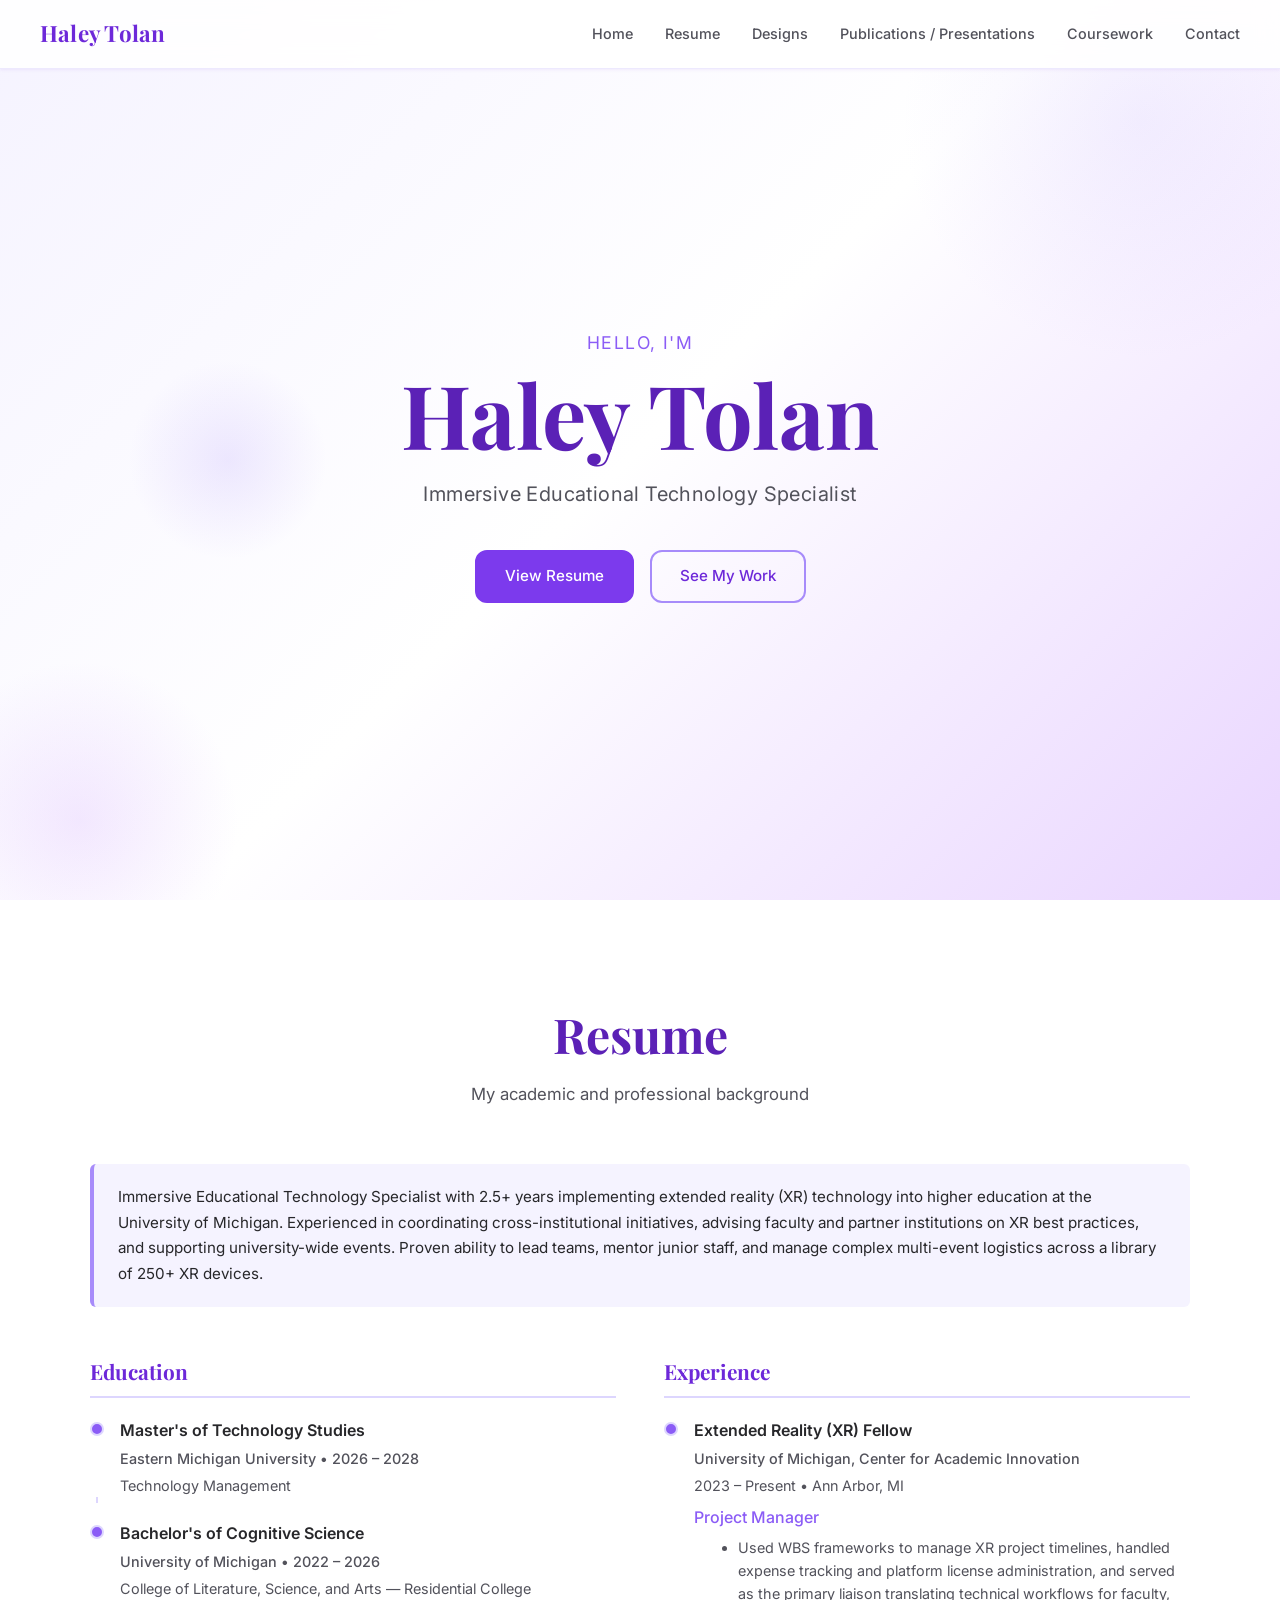
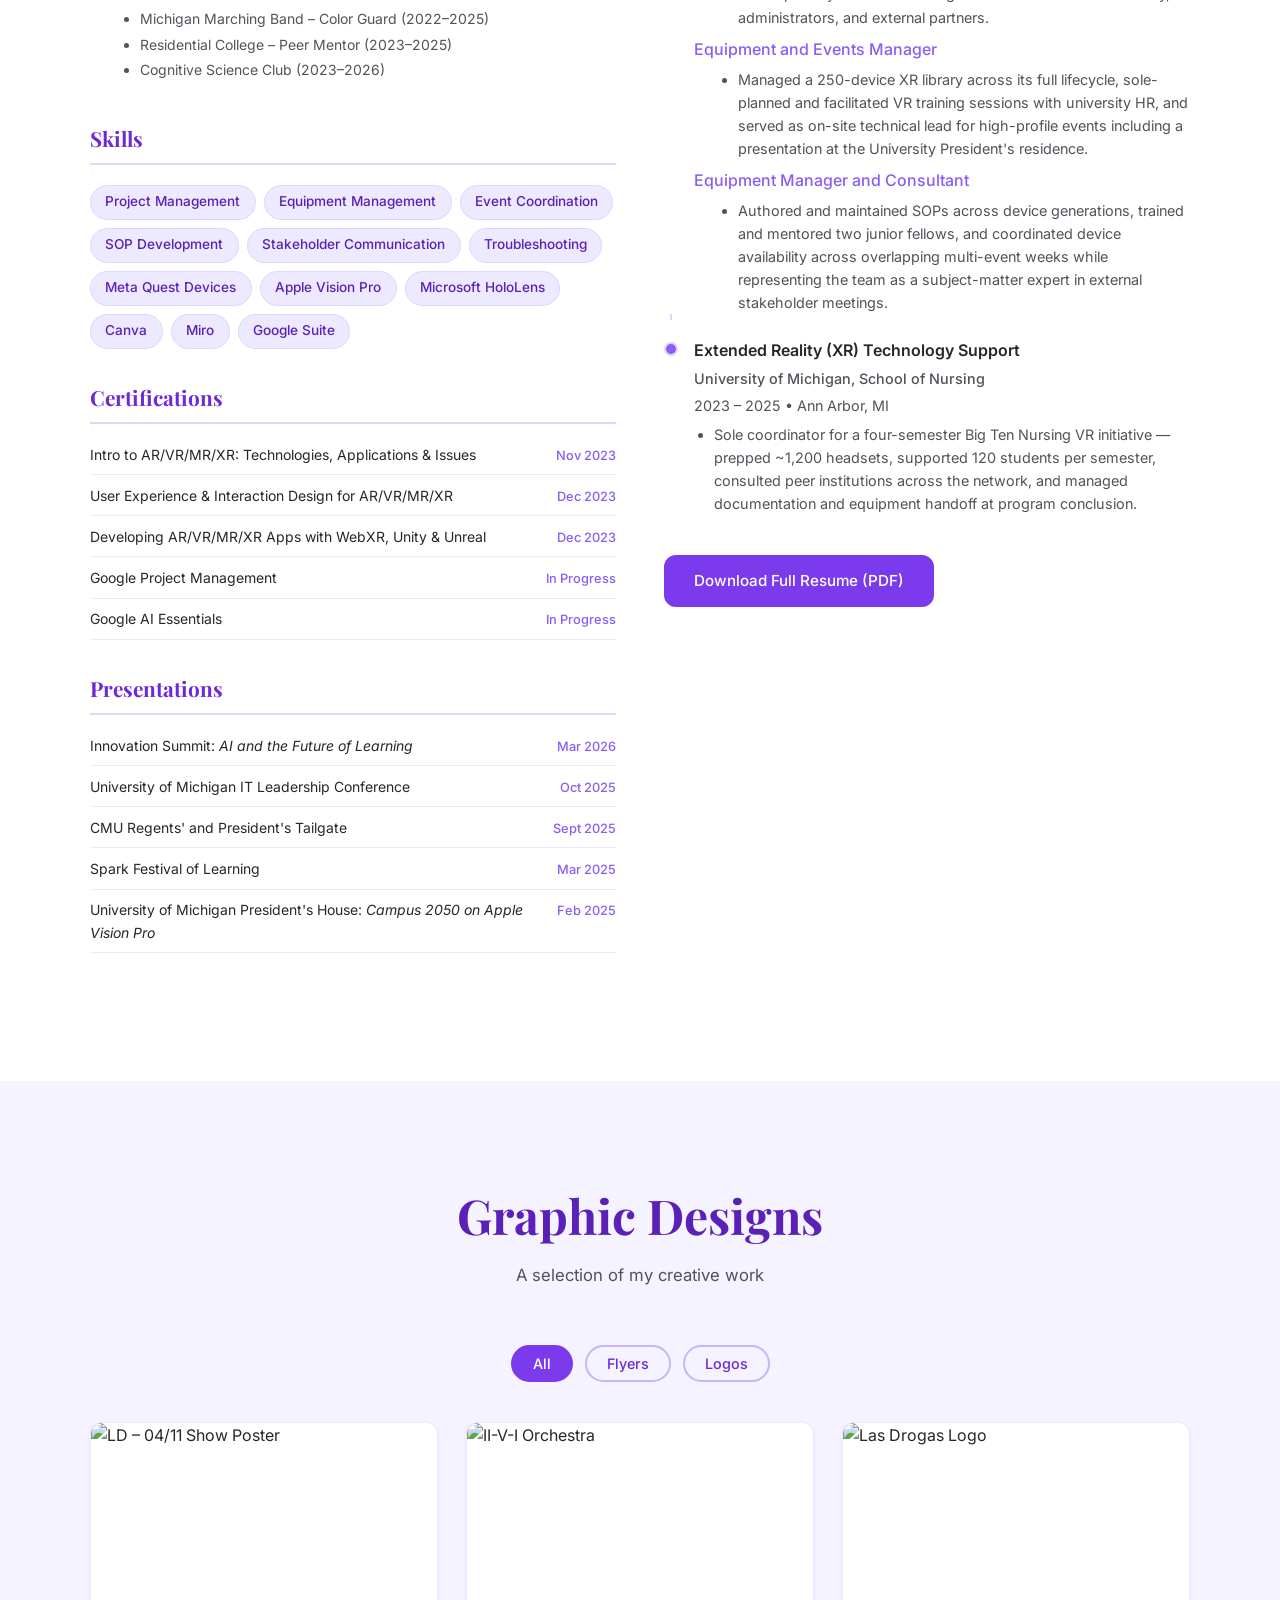
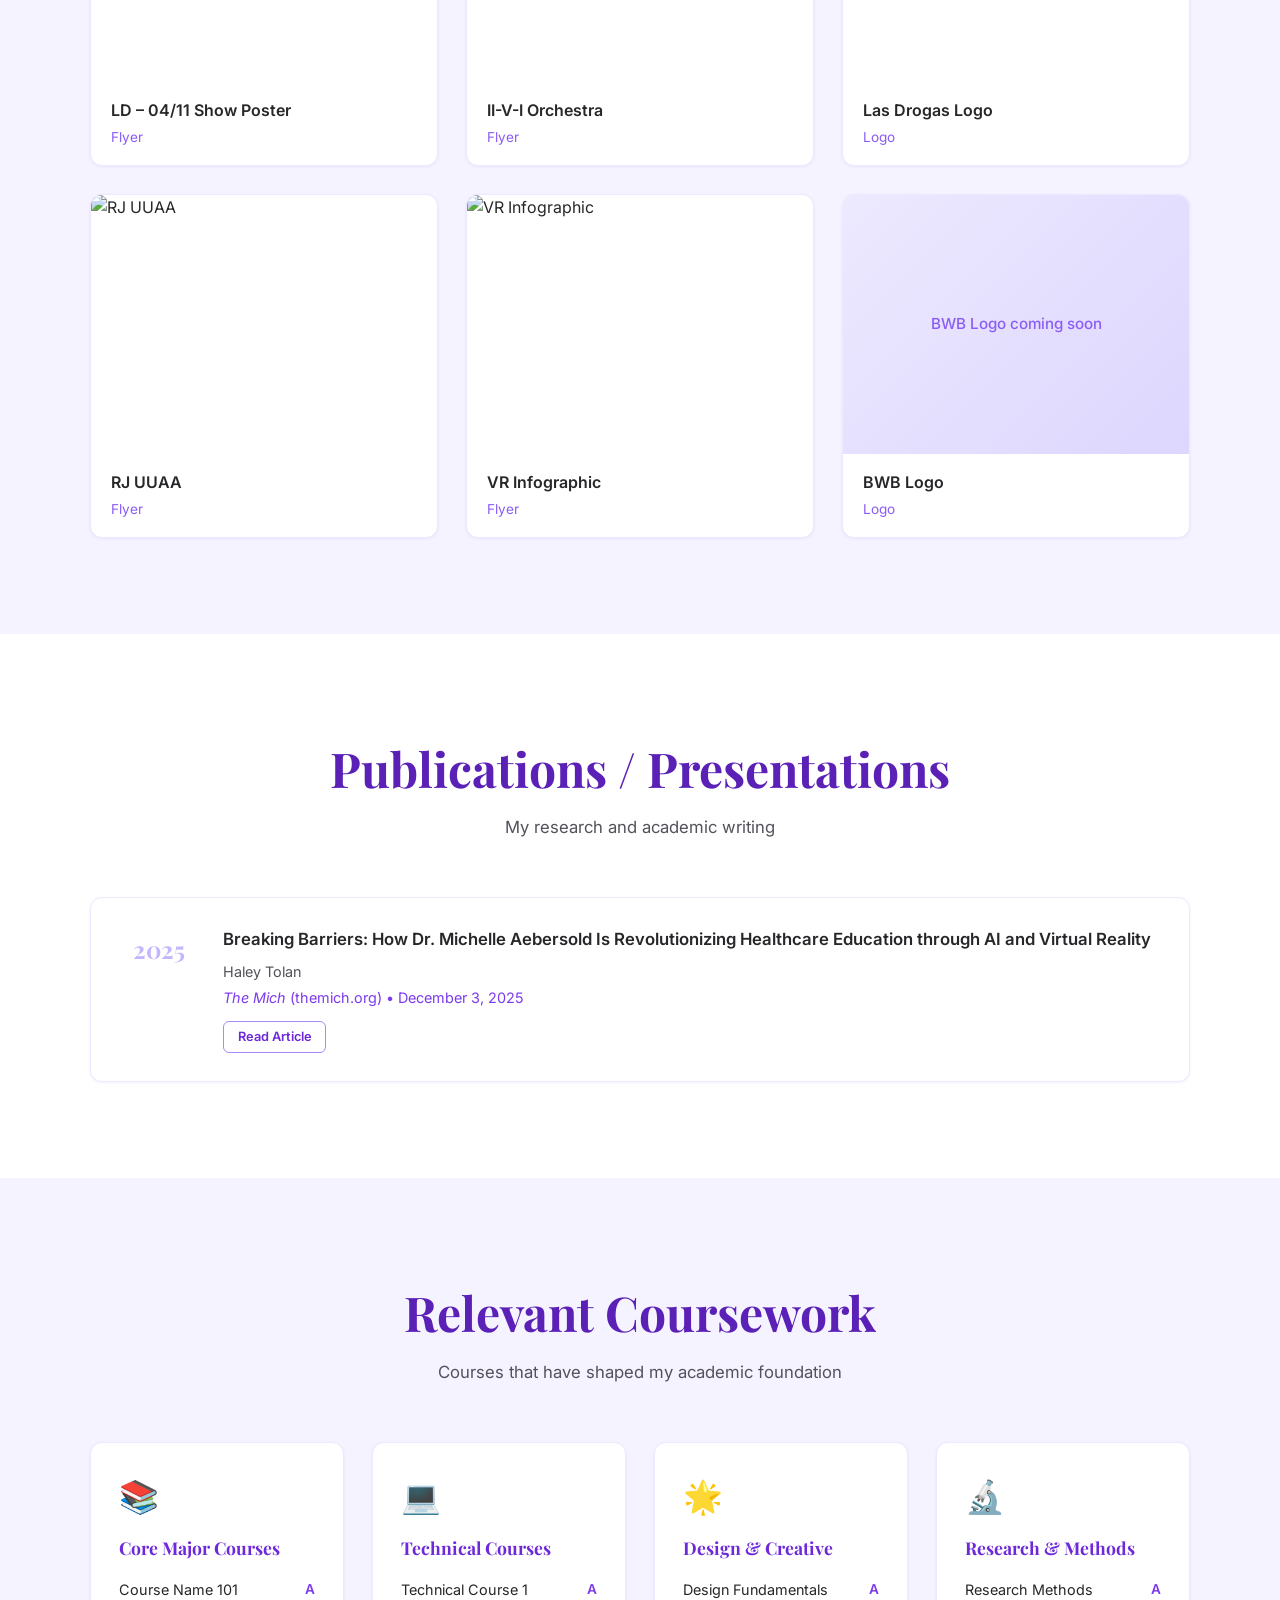
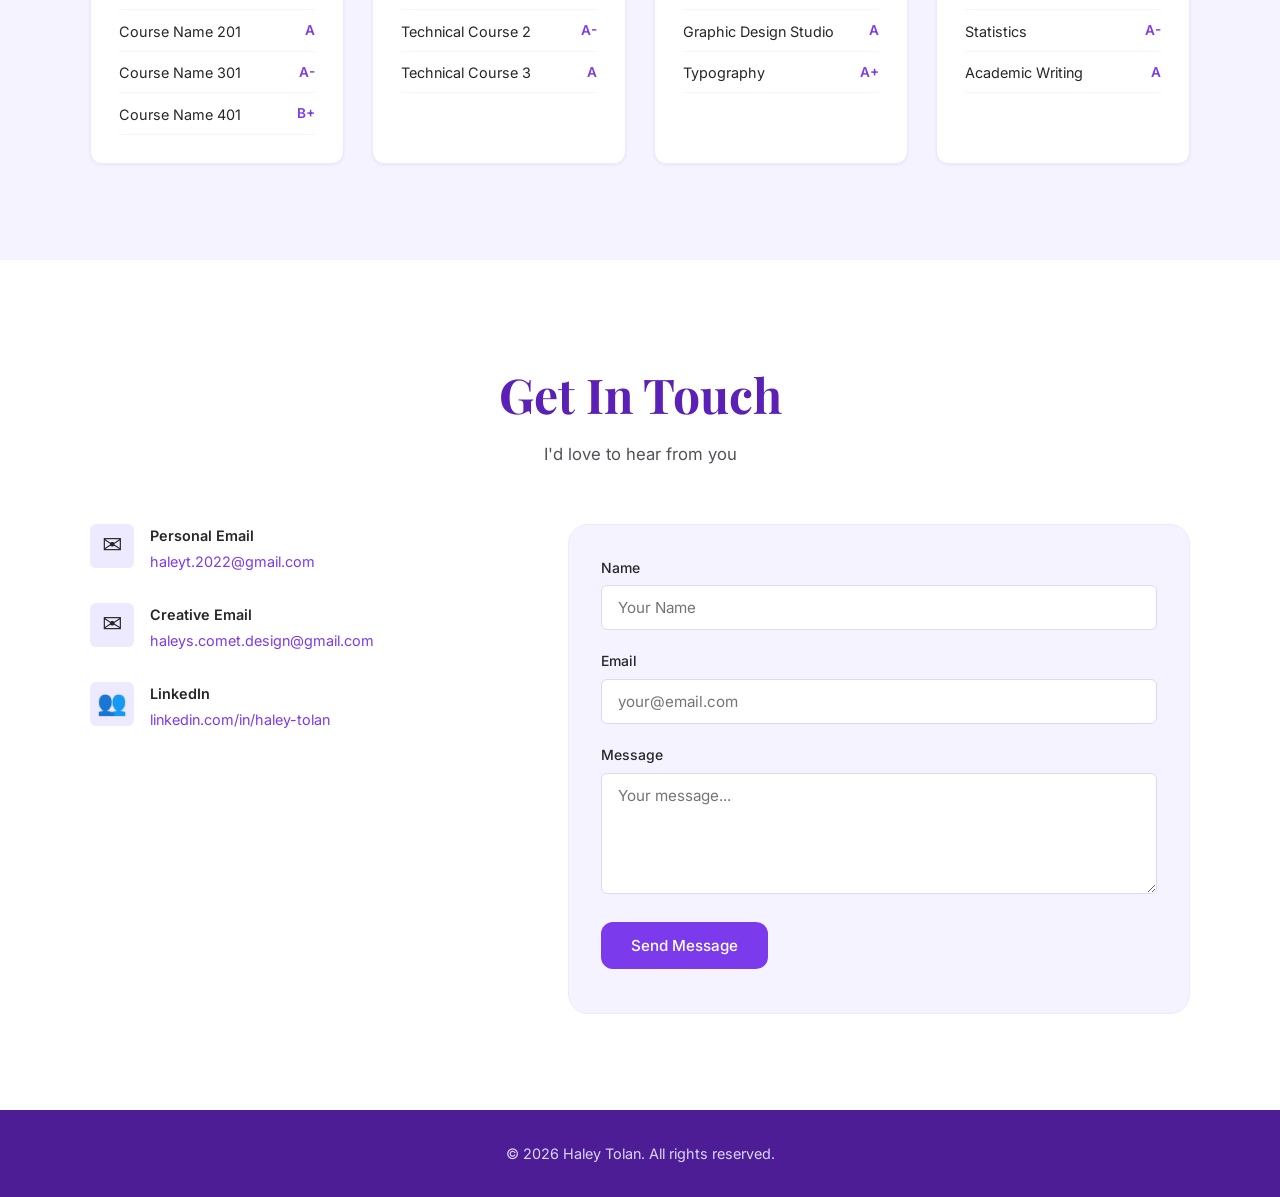
==== index.html @ e0e538cd "Set up designs section with Flyers/Logos categories and real image slots https://claude.ai/code/sess" ====
<!DOCTYPE html>
<html lang="en">
<head>
  <meta charset="UTF-8" />
  <meta name="viewport" content="width=device-width, initial-scale=1.0" />
  <title>Haley Tolan | Immersive Educational Technology Specialist</title>
  <link rel="stylesheet" href="style.css" />
  <link rel="preconnect" href="https://fonts.googleapis.com" />
  <link href="https://fonts.googleapis.com/css2?family=Playfair+Display:wght@400;600;700&family=Inter:wght@300;400;500&display=swap" rel="stylesheet" />
</head>
<body>

  <!-- Navigation -->
  <nav class="navbar">
    <div class="nav-logo">Haley Tolan</div>
    <ul class="nav-links">
      <li><a href="#home">Home</a></li>
      <li><a href="#resume">Resume</a></li>
      <li><a href="#designs">Designs</a></li>
      <li><a href="#publications">Publications / Presentations</a></li>
      <li><a href="#coursework">Coursework</a></li>
      <li><a href="#contact">Contact</a></li>
    </ul>
    <button class="nav-toggle" aria-label="Toggle menu">&#9776;</button>
  </nav>

  <!-- Hero -->
  <section id="home" class="hero">
    <div class="hero-content">
      <p class="hero-greeting">Hello, I'm</p>
      <h1 class="hero-name">Haley Tolan</h1>
      <p class="hero-tagline">Immersive Educational Technology Specialist</p>
      <div class="hero-cta">
        <a href="#resume" class="btn btn-primary">View Resume</a>
        <a href="#designs" class="btn btn-outline">See My Work</a>
      </div>
    </div>
    <div class="hero-decoration">
      <div class="circle circle-1"></div>
      <div class="circle circle-2"></div>
      <div class="circle circle-3"></div>
    </div>
  </section>

  <!-- Resume -->
  <section id="resume" class="section">
    <div class="container">
      <h2 class="section-title">Resume</h2>
      <p class="section-subtitle">My academic and professional background</p>

      <div class="resume-summary">
        <p>Immersive Educational Technology Specialist with 2.5+ years implementing extended reality (XR) technology into higher education at the 
          University of Michigan. Experienced in coordinating cross-institutional initiatives, advising faculty and partner institutions on 
          XR best practices, and supporting university-wide events. Proven ability to lead teams, mentor junior staff, and manage complex multi-event 
          logistics across a library of 250+ XR devices.</p>
      </div>

      <div class="resume-grid">
        <div class="resume-column">
          <h3 class="resume-category">Education</h3>
          <div class="timeline">
            <div class="timeline-item">
              <div class="timeline-dot"></div>
              <div class="timeline-content">
                <h4>Master's of Technology Studies</h4>
                <p class="timeline-place">Eastern Michigan University &bull; 2026 – 2028</p>
                <p>Technology Management</p>
              </div>
            </div>
            <div class="timeline-item">
              <div class="timeline-dot"></div>
              <div class="timeline-content">
                <h4>Bachelor's of Cognitive Science</h4>
                <p class="timeline-place">University of Michigan &bull; 2022 – 2026</p>
                <p>College of Literature, Science, and Arts &mdash; Residential College</p>
                <ul class="activity-list">
                  <li>Michigan Marching Band – Color Guard (2022–2025)</li>
                  <li>Residential College – Peer Mentor (2023–2025)</li>
                  <li>Cognitive Science Club (2023–2026)</li>
                </ul>
              </div>
            </div>
          </div>

          <h3 class="resume-category">Skills</h3>
          <div class="skills-grid">
            <span class="skill-tag">Project Management</span>
            <span class="skill-tag">Equipment Management</span>
            <span class="skill-tag">Event Coordination</span>
            <span class="skill-tag">SOP Development</span>
            <span class="skill-tag">Stakeholder Communication</span>
            <span class="skill-tag">Troubleshooting</span>
            <span class="skill-tag">Meta Quest Devices</span>
            <span class="skill-tag">Apple Vision Pro</span>
            <span class="skill-tag">Microsoft HoloLens</span>
            <span class="skill-tag">Canva</span>
            <span class="skill-tag">Miro</span>
            <span class="skill-tag">Google Suite</span>
          </div>

          <h3 class="resume-category">Certifications</h3>
          <div class="cert-list">
            <div class="cert-item">
              <span class="cert-name">Intro to AR/VR/MR/XR: Technologies, Applications &amp; Issues</span>
              <span class="cert-date">Nov 2023</span>
            </div>
            <div class="cert-item">
              <span class="cert-name">User Experience &amp; Interaction Design for AR/VR/MR/XR</span>
              <span class="cert-date">Dec 2023</span>
            </div>
            <div class="cert-item">
              <span class="cert-name">Developing AR/VR/MR/XR Apps with WebXR, Unity &amp; Unreal</span>
              <span class="cert-date">Dec 2023</span>
            </div>
            <div class="cert-item">
              <span class="cert-name">Google Project Management</span>
              <span class="cert-date">In Progress</span>
            </div>
            <div class="cert-item">
              <span class="cert-name">Google AI Essentials</span>
              <span class="cert-date">In Progress</span>
            </div>
          </div>

          <h3 class="resume-category">Presentations</h3>
          <div class="presentations-list">
            <div class="presentation-item">
              <span class="pres-title">Innovation Summit: <em>AI and the Future of Learning</em></span>
              <span class="pres-date">Mar 2026</span>
            </div>
            <div class="presentation-item">
              <span class="pres-title">University of Michigan IT Leadership Conference</span>
              <span class="pres-date">Oct 2025</span>
            </div>
            <div class="presentation-item">
              <span class="pres-title">CMU Regents' and President's Tailgate</span>
              <span class="pres-date">Sept 2025</span>
            </div>
            <div class="presentation-item">
              <span class="pres-title">Spark Festival of Learning</span>
              <span class="pres-date">Mar 2025</span>
            </div>
            <div class="presentation-item">
              <span class="pres-title">University of Michigan President's House: <em>Campus 2050 on Apple Vision Pro</em></span>
              <span class="pres-date">Feb 2025</span>
            </div>
          </div>
        </div>

        <div class="resume-column">
          <h3 class="resume-category">Experience</h3>
          <div class="timeline">
            <div class="timeline-item">
              <div class="timeline-dot"></div>
              <div class="timeline-content">
                <h4>Extended Reality (XR) Fellow</h4>
                <p class="timeline-place">University of Michigan, Center for Academic Innovation</p>
                <p> 2023 – Present &bull; Ann Arbor, MI</p>
                <dl class="role-list">
                  <dt>Project Manager</dt>
                  <dd>
                    <ul class="role-bullets">
                      <li>Used WBS frameworks to manage XR project timelines, handled expense tracking and platform license administration, 
                        and served as the primary liaison translating technical workflows for faculty, administrators, and external partners.</li>
                    </ul>
                  </dd>
                  <dt>Equipment and Events Manager</dt>
                  <dd>
                    <ul class="role-bullets">
                      <li>Managed a 250-device XR library across its full lifecycle, sole-planned and facilitated VR training sessions with university HR, 
                        and served as on-site technical lead for high-profile events including a presentation at the University President's residence.</li>
                    </ul>
                  </dd>
                  <dt>Equipment Manager and Consultant</dt>
                  <dd>
                    <ul class="role-bullets">
                      <li>Authored and maintained SOPs across device generations, trained and mentored two junior fellows, and coordinated device availability
                        across overlapping multi-event weeks while representing the team as a subject-matter expert in external stakeholder meetings.</li>
                    </ul>
                  </dd>
                </dl>
              </div>
            </div>
            <div class="timeline-item">
              <div class="timeline-dot"></div>
              <div class="timeline-content">
                <h4>Extended Reality (XR) Technology Support</h4>
                <p class="timeline-place">University of Michigan, School of Nursing</p>
                <p>2023 – 2025 &bull; Ann Arbor, MI</p>
                <ul class="role-bullets">
                  <li>Sole coordinator for a four-semester Big Ten Nursing VR initiative — prepped ~1,200 headsets, supported 120 students per semester, 
                    consulted peer institutions across the network, and managed documentation and equipment handoff at program conclusion.</li>
                </ul>
              </div>
            </div>
          </div>

          <div class="resume-download">
            <a href="resume.pdf" class="btn btn-primary" download>Download Full Resume (PDF)</a>
          </div>
        </div>
      </div>
    </div>
  </section>

  <!-- Graphic Designs -->
  <section id="designs" class="section section-alt">
    <div class="container">
      <h2 class="section-title">Graphic Designs</h2>
      <p class="section-subtitle">A selection of my creative work</p>

      <div class="filter-bar">
        <button class="filter-btn active" data-filter="all">All</button>
        <button class="filter-btn" data-filter="flyers">Flyers</button>
        <button class="filter-btn" data-filter="logos">Logos</button>
      </div>

      <div class="designs-grid">
        <!-- Row 1 -->
        <div class="design-card" data-category="flyers">
          <img src="designs/ld-show-poster.jpg" alt="LD – 04/11 Show Poster" class="design-img" />
          <div class="design-info">
            <h4>LD – 04/11 Show Poster</h4>
            <p>Flyer</p>
          </div>
        </div>
        <div class="design-card" data-category="flyers">
          <img src="designs/ii-v-i-orchestra.jpg" alt="II-V-I Orchestra" class="design-img" />
          <div class="design-info">
            <h4>II-V-I Orchestra</h4>
            <p>Flyer</p>
          </div>
        </div>
        <div class="design-card" data-category="logos">
          <img src="designs/las-drogas-logo.jpg" alt="Las Drogas Logo" class="design-img" />
          <div class="design-info">
            <h4>Las Drogas Logo</h4>
            <p>Logo</p>
          </div>
        </div>
        <!-- Row 2 -->
        <div class="design-card" data-category="flyers">
          <img src="designs/rj-uuaa.jpg" alt="RJ UUAA" class="design-img" />
          <div class="design-info">
            <h4>RJ UUAA</h4>
            <p>Flyer</p>
          </div>
        </div>
        <div class="design-card" data-category="flyers">
          <img src="designs/vr-infographic.jpg" alt="VR Infographic" class="design-img" />
          <div class="design-info">
            <h4>VR Infographic</h4>
            <p>Flyer</p>
          </div>
        </div>
        <div class="design-card" data-category="logos">
          <div class="design-placeholder">
            <span>BWB Logo coming soon</span>
          </div>
          <div class="design-info">
            <h4>BWB Logo</h4>
            <p>Logo</p>
          </div>
        </div>
      </div>
    </div>
  </section>

  <!-- Publications -->
  <section id="publications" class="section">
    <div class="container">
      <h2 class="section-title">Publications / Presentations</h2>
      <p class="section-subtitle">My research and academic writing</p>

      <div class="publications-list">
        <div class="publication-card">
          <div class="pub-year">2025</div>
          <div class="pub-content">
            <h4 class="pub-title">Breaking Barriers: How Dr. Michelle Aebersold Is Revolutionizing Healthcare Education through AI and Virtual Reality</h4>
            <p class="pub-authors">Haley Tolan</p>
            <p class="pub-venue"><em>The Mich</em> (themich.org) &bull; December 3, 2025</p>
            <div class="pub-links">
              <a href="https://themich.org/2025/12/03/breaking-barriers/" class="pub-link" target="_blank">Read Article</a>
            </div>
          </div>
        </div>
      </div>
    </div>
  </section>

  <!-- Coursework -->
  <section id="coursework" class="section section-alt">
    <div class="container">
      <h2 class="section-title">Relevant Coursework</h2>
      <p class="section-subtitle">Courses that have shaped my academic foundation</p>

      <div class="courses-grid">
        <div class="course-category-card">
          <div class="course-icon">&#128218;</div>
          <h3>Core Major Courses</h3>
          <ul class="course-list">
            <li>
              <span class="course-name">Course Name 101</span>
              <span class="course-grade">A</span>
            </li>
            <li>
              <span class="course-name">Course Name 201</span>
              <span class="course-grade">A</span>
            </li>
            <li>
              <span class="course-name">Course Name 301</span>
              <span class="course-grade">A-</span>
            </li>
            <li>
              <span class="course-name">Course Name 401</span>
              <span class="course-grade">B+</span>
            </li>
          </ul>
        </div>

        <div class="course-category-card">
          <div class="course-icon">&#128187;</div>
          <h3>Technical Courses</h3>
          <ul class="course-list">
            <li>
              <span class="course-name">Technical Course 1</span>
              <span class="course-grade">A</span>
            </li>
            <li>
              <span class="course-name">Technical Course 2</span>
              <span class="course-grade">A-</span>
            </li>
            <li>
              <span class="course-name">Technical Course 3</span>
              <span class="course-grade">A</span>
            </li>
          </ul>
        </div>

        <div class="course-category-card">
          <div class="course-icon">&#127775;</div>
          <h3>Design &amp; Creative</h3>
          <ul class="course-list">
            <li>
              <span class="course-name">Design Fundamentals</span>
              <span class="course-grade">A</span>
            </li>
            <li>
              <span class="course-name">Graphic Design Studio</span>
              <span class="course-grade">A</span>
            </li>
            <li>
              <span class="course-name">Typography</span>
              <span class="course-grade">A+</span>
            </li>
          </ul>
        </div>

        <div class="course-category-card">
          <div class="course-icon">&#128300;</div>
          <h3>Research &amp; Methods</h3>
          <ul class="course-list">
            <li>
              <span class="course-name">Research Methods</span>
              <span class="course-grade">A</span>
            </li>
            <li>
              <span class="course-name">Statistics</span>
              <span class="course-grade">A-</span>
            </li>
            <li>
              <span class="course-name">Academic Writing</span>
              <span class="course-grade">A</span>
            </li>
          </ul>
        </div>
      </div>
    </div>
  </section>

  <!-- Contact -->
  <section id="contact" class="section">
    <div class="container">
      <h2 class="section-title">Get In Touch</h2>
      <p class="section-subtitle">I'd love to hear from you</p>

      <div class="contact-layout">
        <div class="contact-info">
          <div class="contact-item">
            <span class="contact-icon">&#9993;</span>
            <div>
              <h4>Personal Email</h4>
              <a href="mailto:haleyt.2022@gmail.com">haleyt.2022@gmail.com</a>
            </div>
          </div>
          <div class="contact-item">
            <span class="contact-icon">&#9993;</span>
            <div>
              <h4>Creative Email</h4>
              <a href="mailto:haleys.comet.design@gmail.com">haleys.comet.design@gmail.com</a>
            </div>
          </div>
          <div class="contact-item">
            <span class="contact-icon">&#128101;</span>
            <div>
              <h4>LinkedIn</h4>
              <a href="https://www.linkedin.com/in/haley-tolan/" target="_blank">linkedin.com/in/haley-tolan</a>
            </div>
          </div>
        </div>

        <form class="contact-form" onsubmit="handleFormSubmit(event)">
          <div class="form-group">
            <label for="name">Name</label>
            <input type="text" id="name" name="name" placeholder="Your Name" required />
          </div>
          <div class="form-group">
            <label for="email">Email</label>
            <input type="email" id="email" name="email" placeholder="your@email.com" required />
          </div>
          <div class="form-group">
            <label for="message">Message</label>
            <textarea id="message" name="message" rows="5" placeholder="Your message..." required></textarea>
          </div>
          <button type="submit" class="btn btn-primary">Send Message</button>
          <p class="form-note" id="form-note"></p>
        </form>
      </div>
    </div>
  </section>

  <!-- Footer -->
  <footer class="footer">
    <p>&copy; 2026 Haley Tolan. All rights reserved.</p>
  </footer>

  <script src="script.js"></script>
</body>
</html>
---- style.css ----
/* ===== CSS CUSTOM PROPERTIES ===== */
:root {
  --lavender-50:  #f5f3ff;
  --lavender-100: #ede9fe;
  --lavender-200: #ddd6fe;
  --lavender-300: #c4b5fd;
  --lavender-400: #a78bfa;
  --lavender-500: #8b5cf6;
  --lavender-600: #7c3aed;
  --lavender-700: #6d28d9;
  --lavender-800: #5b21b6;
  --lavender-900: #4c1d95;

  --accent-lilac:   #d8b4fe;
  --accent-mauve:   #c084fc;
  --accent-soft:    #e9d5ff;

  --white:     #ffffff;
  --gray-50:   #fafafa;
  --gray-100:  #f4f4f5;
  --gray-200:  #e4e4e7;
  --gray-400:  #a1a1aa;
  --gray-600:  #52525b;
  --gray-800:  #27272a;
  --gray-900:  #18181b;

  --font-heading: 'Playfair Display', Georgia, serif;
  --font-body:    'Inter', system-ui, sans-serif;

  --radius-sm:  6px;
  --radius-md:  12px;
  --radius-lg:  20px;
  --radius-xl:  32px;

  --shadow-sm:  0 1px 3px rgba(109, 40, 217, 0.08);
  --shadow-md:  0 4px 16px rgba(109, 40, 217, 0.12);
  --shadow-lg:  0 8px 32px rgba(109, 40, 217, 0.16);

  --transition: 0.25s ease;
}

/* ===== RESET ===== */
*, *::before, *::after { box-sizing: border-box; margin: 0; padding: 0; }
html { scroll-behavior: smooth; }
body {
  font-family: var(--font-body);
  color: var(--gray-800);
  background: var(--white);
  line-height: 1.6;
}
img { max-width: 100%; display: block; }
a { color: inherit; text-decoration: none; }
ul { list-style: none; }

/* ===== NAVBAR ===== */
.navbar {
  position: fixed;
  top: 0; left: 0; right: 0;
  z-index: 1000;
  display: flex;
  align-items: center;
  justify-content: space-between;
  padding: 1rem 2.5rem;
  background: rgba(255, 255, 255, 0.88);
  backdrop-filter: blur(12px);
  border-bottom: 1px solid var(--lavender-100);
  box-shadow: var(--shadow-sm);
}

.nav-logo {
  font-family: var(--font-heading);
  font-size: 1.4rem;
  font-weight: 700;
  color: var(--lavender-700);
  letter-spacing: 0.01em;
}

.nav-links {
  display: flex;
  gap: 2rem;
}

.nav-links a {
  font-size: 0.9rem;
  font-weight: 500;
  color: var(--gray-600);
  transition: color var(--transition);
  position: relative;
}

.nav-links a::after {
  content: '';
  position: absolute;
  bottom: -3px; left: 0; right: 100%;
  height: 2px;
  background: var(--lavender-500);
  transition: right var(--transition);
}

.nav-links a:hover { color: var(--lavender-700); }
.nav-links a:hover::after { right: 0; }

.nav-toggle {
  display: none;
  background: none;
  border: none;
  font-size: 1.5rem;
  color: var(--lavender-700);
  cursor: pointer;
}

/* ===== BUTTONS ===== */
.btn {
  display: inline-block;
  padding: 0.75rem 1.75rem;
  border-radius: var(--radius-md);
  font-family: var(--font-body);
  font-size: 0.95rem;
  font-weight: 500;
  cursor: pointer;
  border: 2px solid transparent;
  transition: all var(--transition);
}

.btn-primary {
  background: var(--lavender-600);
  color: var(--white);
  border-color: var(--lavender-600);
}
.btn-primary:hover {
  background: var(--lavender-700);
  border-color: var(--lavender-700);
  transform: translateY(-2px);
  box-shadow: var(--shadow-md);
}

.btn-outline {
  background: transparent;
  color: var(--lavender-700);
  border-color: var(--lavender-400);
}
.btn-outline:hover {
  background: var(--lavender-50);
  border-color: var(--lavender-600);
  transform: translateY(-2px);
}

/* ===== HERO ===== */
.hero {
  min-height: 100vh;
  display: flex;
  align-items: center;
  justify-content: center;
  position: relative;
  overflow: hidden;
  background: linear-gradient(135deg, var(--lavender-50) 0%, var(--white) 50%, var(--accent-soft) 100%);
  padding: 6rem 2rem 4rem;
}

.hero-content {
  text-align: center;
  z-index: 1;
  max-width: 700px;
}

.hero-greeting {
  font-size: 1.1rem;
  color: var(--lavender-500);
  letter-spacing: 0.08em;
  text-transform: uppercase;
  margin-bottom: 0.5rem;
}

.hero-name {
  font-family: var(--font-heading);
  font-size: clamp(3rem, 8vw, 5.5rem);
  font-weight: 700;
  color: var(--lavender-800);
  line-height: 1.1;
  margin-bottom: 1rem;
}

.hero-tagline {
  font-size: 1.25rem;
  color: var(--gray-600);
  margin-bottom: 2.5rem;
  letter-spacing: 0.02em;
}

.hero-cta {
  display: flex;
  gap: 1rem;
  justify-content: center;
  flex-wrap: wrap;
}

/* Decorative circles */
.hero-decoration { position: absolute; inset: 0; pointer-events: none; }
.circle {
  position: absolute;
  border-radius: 50%;
  opacity: 0.18;
}
.circle-1 {
  width: 480px; height: 480px;
  background: radial-gradient(circle, var(--lavender-300), transparent 70%);
  top: -120px; right: -100px;
}
.circle-2 {
  width: 320px; height: 320px;
  background: radial-gradient(circle, var(--accent-mauve), transparent 70%);
  bottom: -80px; left: -80px;
}
.circle-3 {
  width: 200px; height: 200px;
  background: radial-gradient(circle, var(--lavender-400), transparent 70%);
  top: 40%; left: 10%;
}

/* ===== SECTIONS ===== */
.section {
  padding: 6rem 1.5rem;
}
.section-alt {
  background: var(--lavender-50);
}
.container {
  max-width: 1100px;
  margin: 0 auto;
}

.section-title {
  font-family: var(--font-heading);
  font-size: clamp(2rem, 5vw, 3rem);
  color: var(--lavender-800);
  text-align: center;
  margin-bottom: 0.5rem;
}
.section-subtitle {
  text-align: center;
  color: var(--gray-600);
  font-size: 1.05rem;
  margin-bottom: 3.5rem;
}

/* ===== RESUME ===== */
.resume-grid {
  display: grid;
  grid-template-columns: 1fr 1fr;
  gap: 3rem;
}

.resume-category {
  font-family: var(--font-heading);
  font-size: 1.3rem;
  color: var(--lavender-700);
  margin-bottom: 1.25rem;
  padding-bottom: 0.5rem;
  border-bottom: 2px solid var(--lavender-200);
}

/* ===== RESUME SUMMARY ===== */
.resume-summary {
  background: var(--lavender-50);
  border-left: 4px solid var(--lavender-400);
  border-radius: var(--radius-sm);
  padding: 1.25rem 1.5rem;
  margin-bottom: 3rem;
  color: var(--gray-700);
  font-size: 0.95rem;
  line-height: 1.7;
}

/* ===== ACTIVITY LIST (education) ===== */
.activity-list {
  margin-top: 0.5rem;
  padding-left: 1.25rem;
  list-style: disc;
  font-size: 0.875rem;
  color: var(--gray-600);
  display: flex;
  flex-direction: column;
  gap: 0.2rem;
}

/* ===== ROLE BULLETS ===== */
.role-bullets {
  margin-top: 0.35rem;
  padding-left: 1.25rem;
  list-style: disc;
  display: flex;
  flex-direction: column;
  gap: 0.4rem;
  font-size: 0.9rem;
  color: var(--gray-600);
}

/* ===== CERTIFICATIONS ===== */
.cert-list {
  display: flex;
  flex-direction: column;
  gap: 0.6rem;
  margin-bottom: 2rem;
}
.cert-item {
  display: flex;
  justify-content: space-between;
  align-items: baseline;
  gap: 1rem;
  font-size: 0.875rem;
  padding-bottom: 0.5rem;
  border-bottom: 1px solid var(--lavender-100);
}
.cert-name { color: var(--gray-700); }
.cert-date {
  flex-shrink: 0;
  font-size: 0.8rem;
  font-weight: 500;
  color: var(--lavender-500);
}

/* ===== PRESENTATIONS ===== */
.presentations-list {
  display: flex;
  flex-direction: column;
  gap: 0.6rem;
  margin-bottom: 2rem;
}
.presentation-item {
  display: flex;
  justify-content: space-between;
  align-items: baseline;
  gap: 1rem;
  font-size: 0.875rem;
  padding-bottom: 0.5rem;
  border-bottom: 1px solid var(--lavender-100);
}
.pres-title { color: var(--gray-700); }
.pres-date {
  flex-shrink: 0;
  font-size: 0.8rem;
  font-weight: 500;
  color: var(--lavender-500);
}

.timeline { margin-bottom: 2.5rem; }
.timeline-item {
  display: flex;
  gap: 1rem;
  margin-bottom: 1.5rem;
  position: relative;
}
.timeline-item + .timeline-item::before {
  content: '';
  position: absolute;
  left: 6px;
  top: -1.5rem;
  bottom: calc(100% - 6px + 1.5rem);
  width: 2px;
  background: var(--lavender-200);
}

.timeline-dot {
  flex-shrink: 0;
  width: 14px;
  height: 14px;
  border-radius: 50%;
  background: var(--lavender-500);
  border: 2px solid var(--lavender-200);
  margin-top: 4px;
}

.timeline-content h4 {
  font-weight: 600;
  color: var(--gray-800);
  margin-bottom: 0.2rem;
}
.timeline-place {
  font-size: 0.85rem;
  color: var(--lavender-500);
  font-weight: 500;
  margin-bottom: 0.25rem;
}
.timeline-content p {
  font-size: 0.9rem;
  color: var(--gray-600);
}

.role-list { margin-top: 0.4rem; }
.role-list dt {
  font-size: 1rem;
  color: var(--lavender-500);
  font-weight: 500;
  margin-top: 0.5rem;
}
.role-list dd {
  margin-left: 1.5rem;
  font-size: 0.9rem;
  color: var(--gray-600);
}

.skills-grid {
  display: flex;
  flex-wrap: wrap;
  gap: 0.5rem;
  margin-bottom: 2rem;
}
.skill-tag {
  padding: 0.35rem 0.9rem;
  background: var(--lavender-100);
  color: var(--lavender-800);
  border-radius: var(--radius-xl);
  font-size: 0.85rem;
  font-weight: 500;
  border: 1px solid var(--lavender-200);
  transition: background var(--transition);
}
.skill-tag:hover { background: var(--lavender-200); }

.resume-download {
  margin-top: 1.5rem;
}

/* ===== DESIGNS ===== */
.filter-bar {
  display: flex;
  justify-content: center;
  gap: 0.75rem;
  margin-bottom: 2.5rem;
  flex-wrap: wrap;
}
.filter-btn {
  padding: 0.5rem 1.25rem;
  border-radius: var(--radius-xl);
  border: 2px solid var(--lavender-300);
  background: transparent;
  color: var(--lavender-700);
  font-family: var(--font-body);
  font-size: 0.9rem;
  font-weight: 500;
  cursor: pointer;
  transition: all var(--transition);
}
.filter-btn:hover,
.filter-btn.active {
  background: var(--lavender-600);
  border-color: var(--lavender-600);
  color: var(--white);
}

.designs-grid {
  display: grid;
  grid-template-columns: repeat(auto-fill, minmax(300px, 1fr));
  gap: 1.75rem;
}
.design-card {
  border-radius: var(--radius-md);
  overflow: hidden;
  background: var(--white);
  box-shadow: var(--shadow-sm);
  transition: transform var(--transition), box-shadow var(--transition);
  border: 1px solid var(--lavender-100);
}
.design-card:hover {
  transform: translateY(-6px);
  box-shadow: var(--shadow-lg);
}
.design-card.hidden { display: none; }

.design-img {
  width: 100%;
  aspect-ratio: 4/3;
  object-fit: cover;
  display: block;
}

.design-placeholder {
  width: 100%;
  aspect-ratio: 4/3;
  background: linear-gradient(135deg, var(--lavender-100), var(--lavender-200));
  display: flex;
  align-items: center;
  justify-content: center;
  color: var(--lavender-500);
  font-size: 0.95rem;
  font-weight: 500;
  cursor: pointer;
  transition: background var(--transition);
}
.design-placeholder:hover { background: var(--lavender-200); }

.design-info {
  padding: 1rem 1.25rem;
}
.design-info h4 {
  font-weight: 600;
  color: var(--gray-800);
  margin-bottom: 0.2rem;
}
.design-info p {
  font-size: 0.85rem;
  color: var(--lavender-500);
}

/* ===== PUBLICATIONS ===== */
.publications-list {
  display: flex;
  flex-direction: column;
  gap: 1.75rem;
}
.publication-card {
  display: grid;
  grid-template-columns: 80px 1fr;
  gap: 1.5rem;
  padding: 1.75rem;
  background: var(--white);
  border-radius: var(--radius-md);
  border: 1px solid var(--lavender-100);
  box-shadow: var(--shadow-sm);
  transition: box-shadow var(--transition), transform var(--transition);
}
.publication-card:hover {
  box-shadow: var(--shadow-md);
  transform: translateY(-3px);
}

.pub-year {
  font-family: var(--font-heading);
  font-size: 1.5rem;
  font-weight: 700;
  color: var(--lavender-300);
  text-align: center;
  padding-top: 0.25rem;
}

.pub-title {
  font-weight: 600;
  font-size: 1.05rem;
  color: var(--gray-800);
  margin-bottom: 0.4rem;
}
.pub-authors {
  font-size: 0.9rem;
  color: var(--gray-600);
  margin-bottom: 0.2rem;
}
.pub-venue {
  font-size: 0.9rem;
  color: var(--lavender-600);
  margin-bottom: 0.75rem;
}
.pub-abstract {
  font-size: 0.9rem;
  color: var(--gray-600);
  margin-bottom: 1rem;
}
.pub-links {
  display: flex;
  gap: 0.75rem;
}
.pub-link {
  padding: 0.3rem 0.85rem;
  font-size: 0.8rem;
  font-weight: 600;
  border-radius: var(--radius-sm);
  border: 1.5px solid var(--lavender-400);
  color: var(--lavender-700);
  transition: all var(--transition);
}
.pub-link:hover {
  background: var(--lavender-600);
  border-color: var(--lavender-600);
  color: var(--white);
}

/* ===== COURSEWORK ===== */
.courses-grid {
  display: grid;
  grid-template-columns: repeat(auto-fill, minmax(240px, 1fr));
  gap: 1.75rem;
}
.course-category-card {
  background: var(--white);
  border-radius: var(--radius-md);
  padding: 1.75rem;
  border: 1px solid var(--lavender-100);
  box-shadow: var(--shadow-sm);
  transition: transform var(--transition), box-shadow var(--transition);
}
.course-category-card:hover {
  transform: translateY(-4px);
  box-shadow: var(--shadow-md);
}
.course-icon {
  font-size: 2rem;
  margin-bottom: 0.75rem;
}
.course-category-card h3 {
  font-family: var(--font-heading);
  font-size: 1.1rem;
  color: var(--lavender-700);
  margin-bottom: 1rem;
}
.course-list { display: flex; flex-direction: column; gap: 0.6rem; }
.course-list li {
  display: flex;
  justify-content: space-between;
  align-items: center;
  font-size: 0.9rem;
  padding-bottom: 0.5rem;
  border-bottom: 1px solid var(--lavender-50);
}
.course-name { color: var(--gray-700); }
.course-grade {
  font-weight: 600;
  color: var(--lavender-600);
  font-size: 0.85rem;
}

/* ===== CONTACT ===== */
.contact-layout {
  display: grid;
  grid-template-columns: 1fr 1.5fr;
  gap: 4rem;
  align-items: start;
}
.contact-info { display: flex; flex-direction: column; gap: 1.75rem; }
.contact-item {
  display: flex;
  gap: 1rem;
  align-items: flex-start;
}
.contact-icon {
  font-size: 1.5rem;
  width: 44px;
  height: 44px;
  display: flex;
  align-items: center;
  justify-content: center;
  background: var(--lavender-100);
  border-radius: var(--radius-sm);
  flex-shrink: 0;
}
.contact-item h4 {
  font-weight: 600;
  color: var(--gray-800);
  margin-bottom: 0.15rem;
  font-size: 0.9rem;
}
.contact-item a {
  color: var(--lavender-600);
  font-size: 0.9rem;
  transition: color var(--transition);
}
.contact-item a:hover { color: var(--lavender-800); }

.contact-form {
  background: var(--lavender-50);
  padding: 2rem;
  border-radius: var(--radius-lg);
  border: 1px solid var(--lavender-100);
}
.form-group {
  margin-bottom: 1.25rem;
}
.form-group label {
  display: block;
  font-size: 0.875rem;
  font-weight: 500;
  color: var(--gray-700);
  margin-bottom: 0.4rem;
}
.form-group input,
.form-group textarea {
  width: 100%;
  padding: 0.75rem 1rem;
  border: 1.5px solid var(--lavender-200);
  border-radius: var(--radius-sm);
  font-family: var(--font-body);
  font-size: 0.95rem;
  background: var(--white);
  color: var(--gray-800);
  transition: border-color var(--transition), box-shadow var(--transition);
  resize: vertical;
}
.form-group input:focus,
.form-group textarea:focus {
  outline: none;
  border-color: var(--lavender-500);
  box-shadow: 0 0 0 3px rgba(139, 92, 246, 0.12);
}
.form-note {
  margin-top: 0.75rem;
  font-size: 0.85rem;
  color: var(--lavender-600);
}

/* ===== FOOTER ===== */
.footer {
  text-align: center;
  padding: 2rem;
  background: var(--lavender-900);
  color: var(--lavender-200);
  font-size: 0.9rem;
}

/* ===== RESPONSIVE ===== */
@media (max-width: 768px) {
  .nav-links { display: none; flex-direction: column; gap: 0.5rem; }
  .nav-links.open {
    display: flex;
    position: absolute;
    top: 100%; left: 0; right: 0;
    background: var(--white);
    padding: 1rem 2rem;
    border-bottom: 1px solid var(--lavender-100);
    box-shadow: var(--shadow-md);
  }
  .nav-toggle { display: block; }

  .resume-grid { grid-template-columns: 1fr; gap: 2rem; }
  .contact-layout { grid-template-columns: 1fr; gap: 2.5rem; }
  .publication-card { grid-template-columns: 1fr; gap: 0.5rem; }
  .pub-year { text-align: left; }

  .hero { padding: 7rem 1.5rem 4rem; }
  .section { padding: 4rem 1.25rem; }
}

@media (max-width: 480px) {
  .navbar { padding: 1rem 1.25rem; }
  .designs-grid { grid-template-columns: 1fr; }
  .courses-grid { grid-template-columns: 1fr; }
}
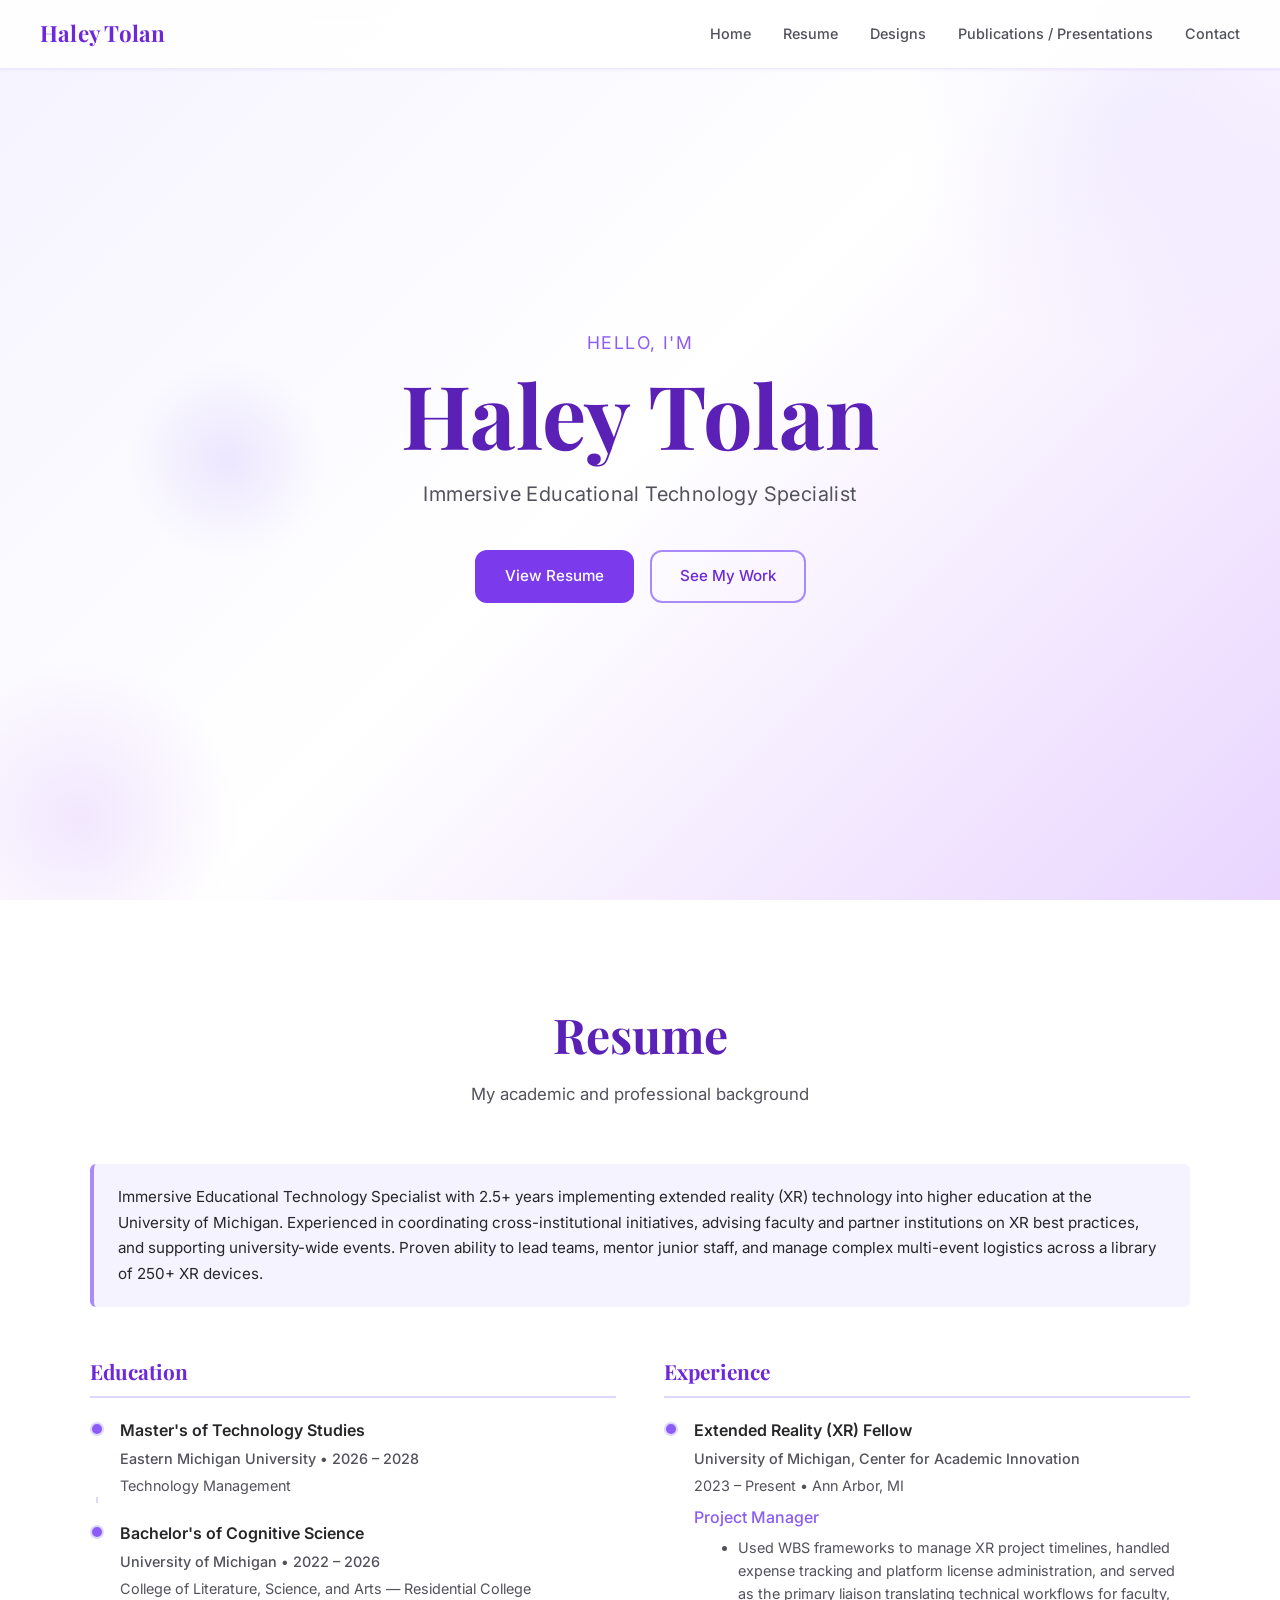
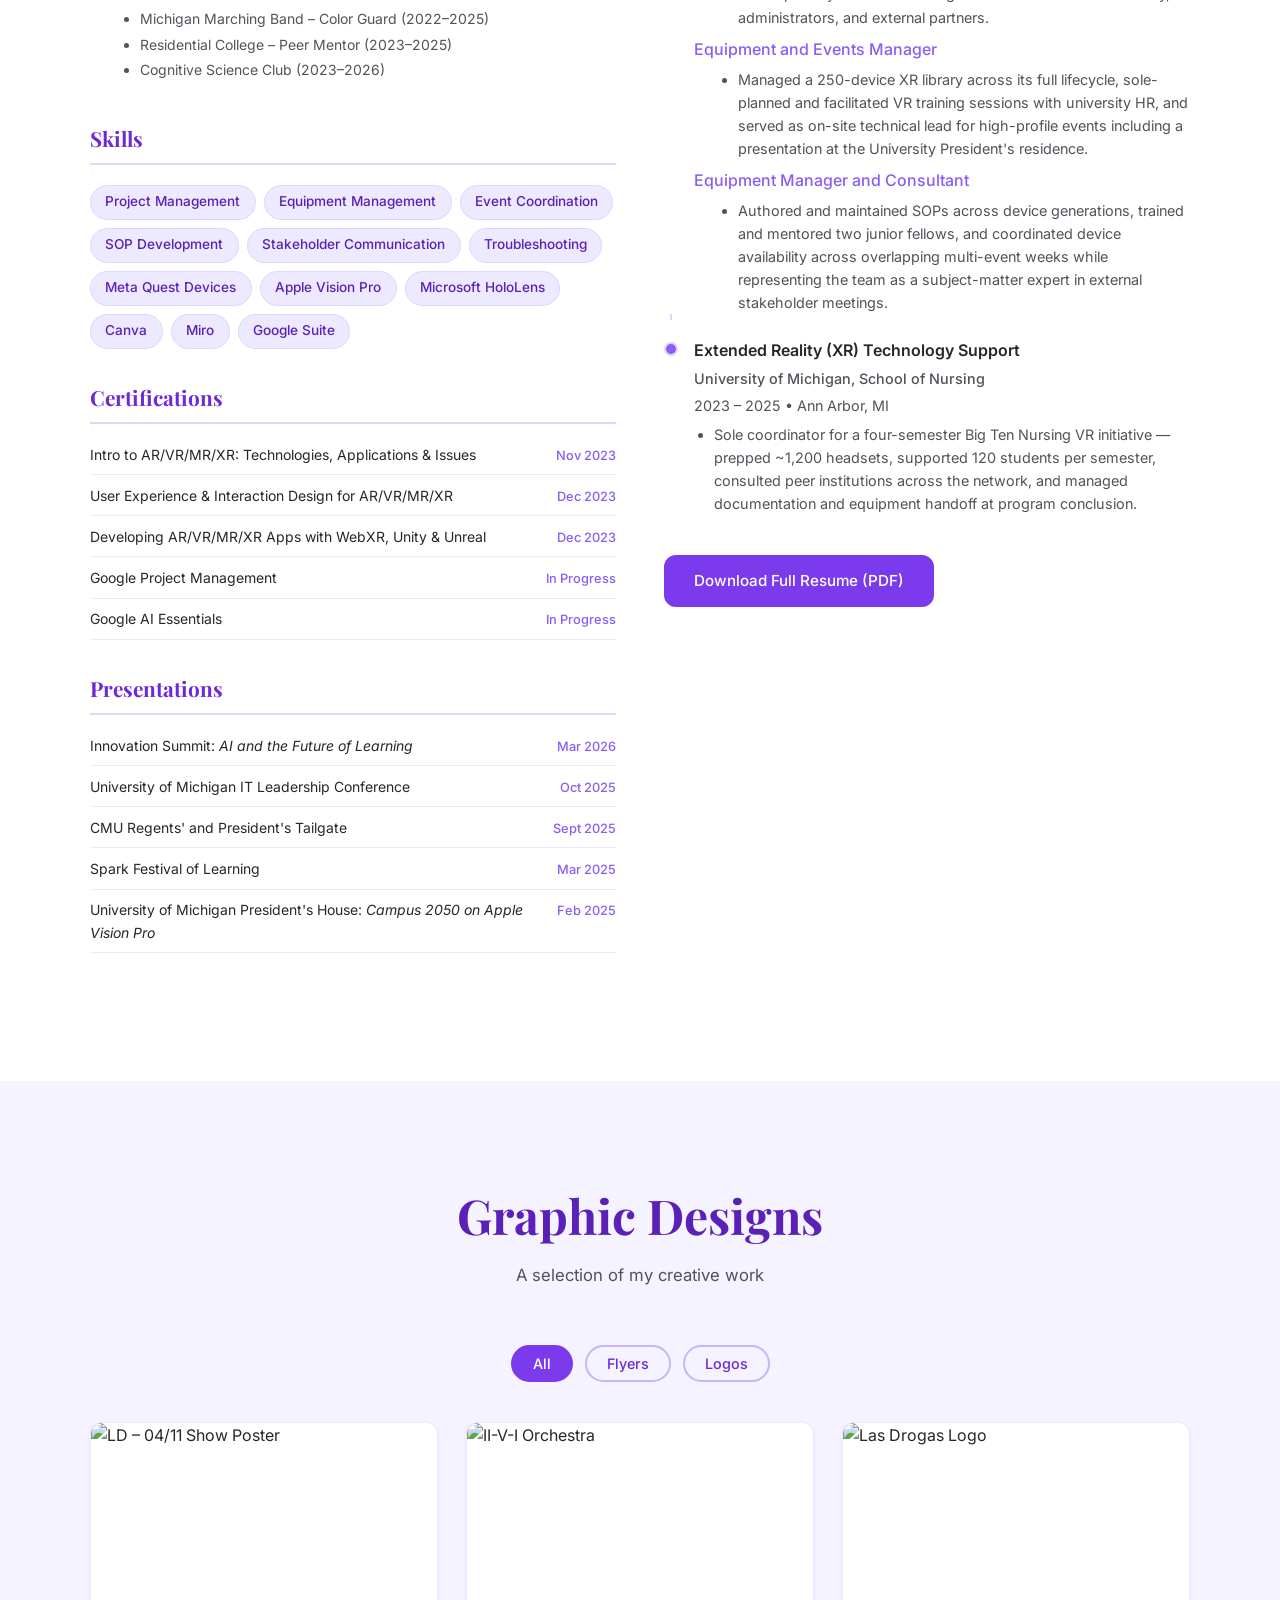
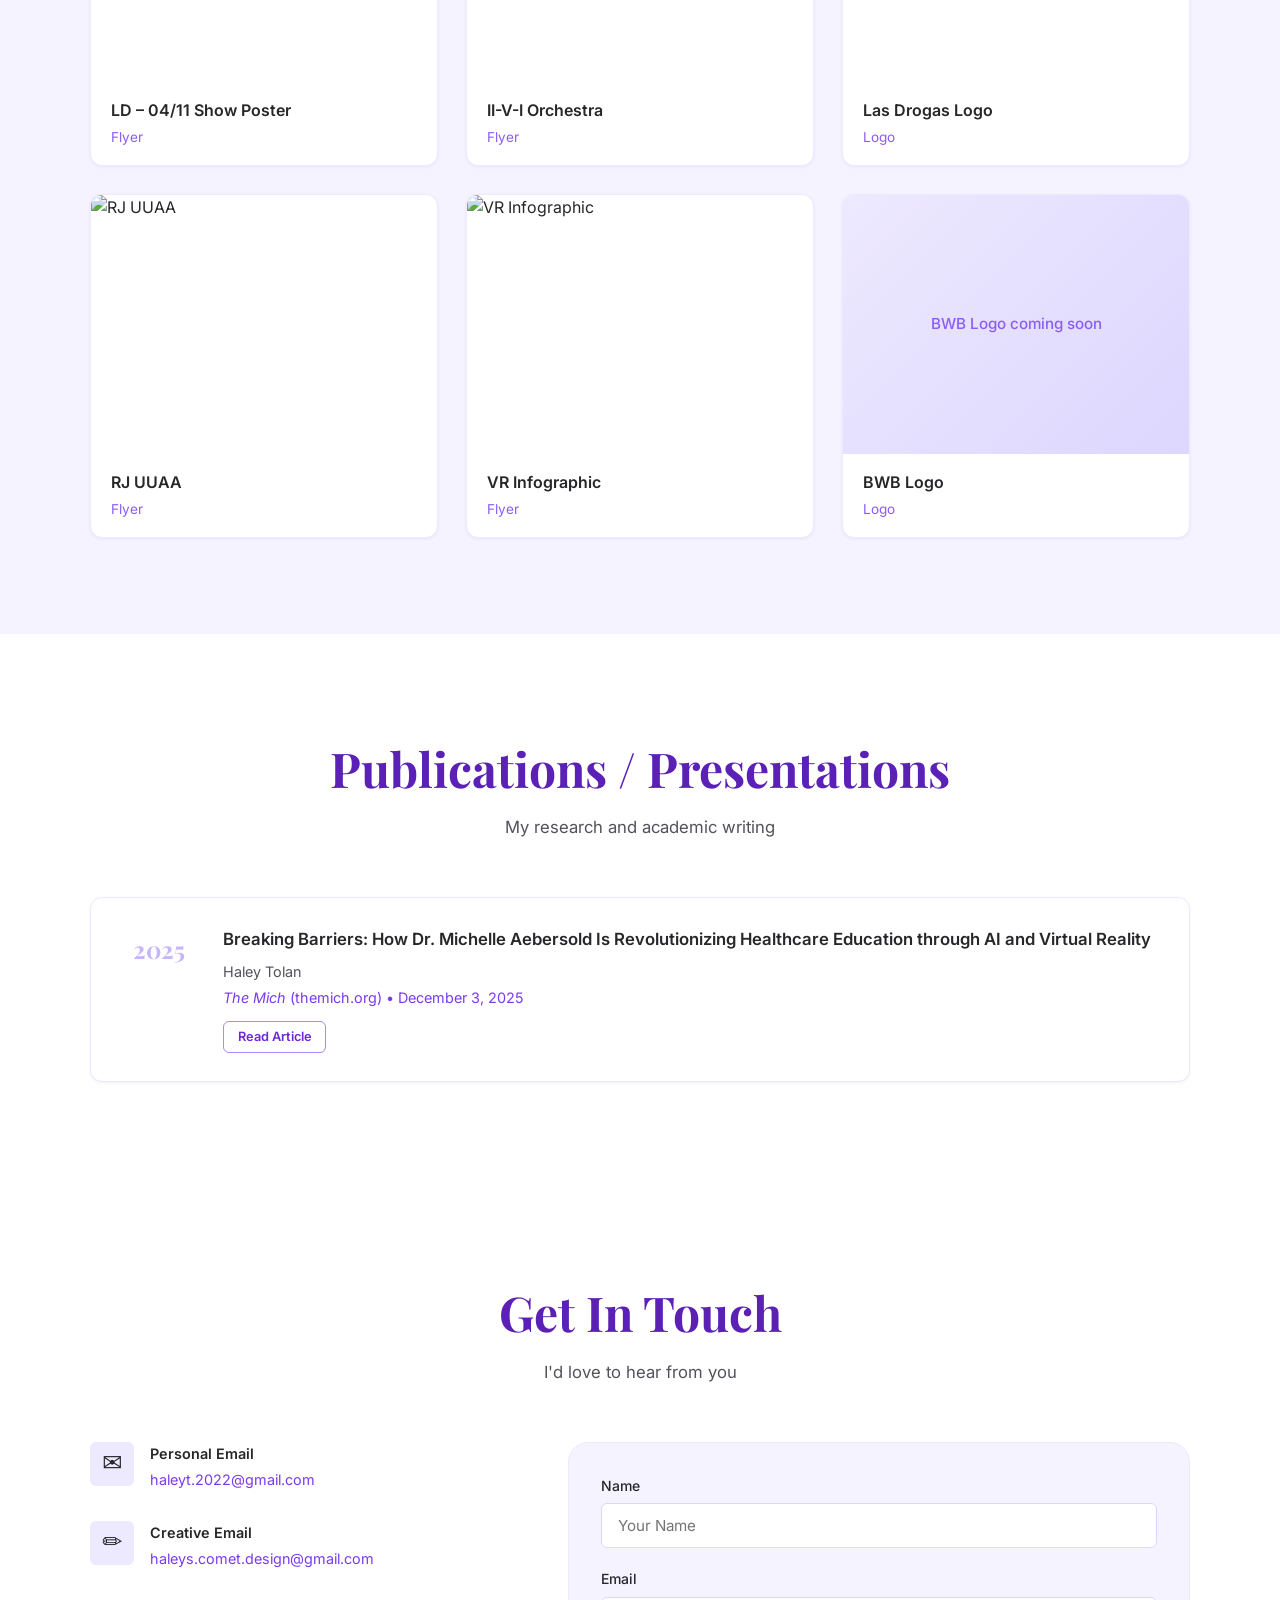
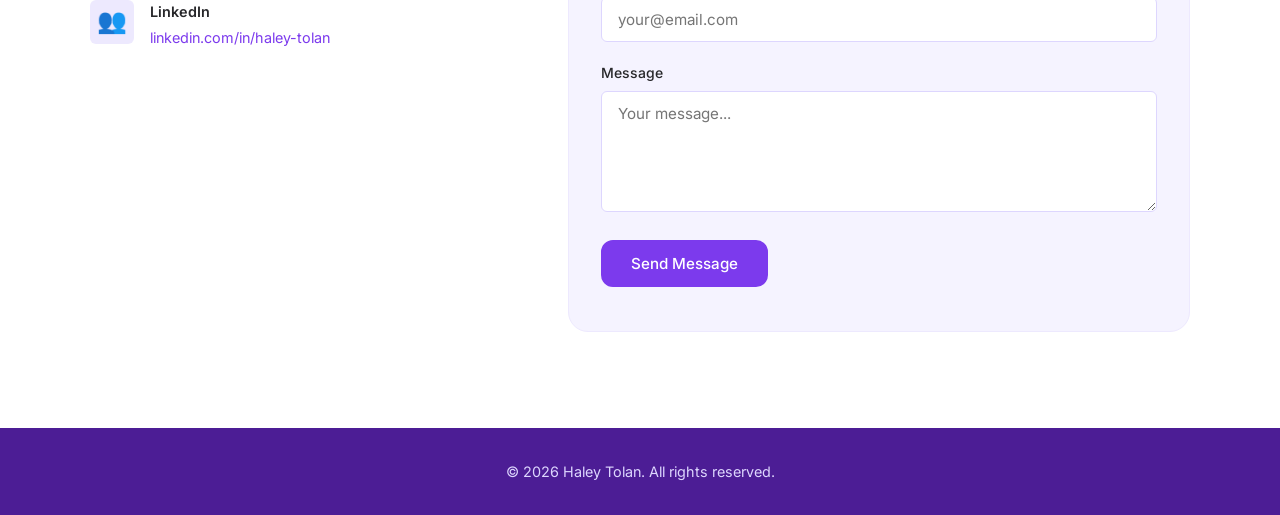
==== commit be9539cb: "Hide coursework section and swap creative email icon to pencil https://claude.ai/code/session_01BHgh" ====
--- a/index.html
+++ b/index.html
@@ -4,6 +4,7 @@
   <meta charset="UTF-8" />
   <meta name="viewport" content="width=device-width, initial-scale=1.0" />
   <title>Haley Tolan | Immersive Educational Technology Specialist</title>
+  <link rel="icon" type="image/svg+xml" href="favicon.svg" />
   <link rel="stylesheet" href="style.css" />
   <link rel="preconnect" href="https://fonts.googleapis.com" />
   <link href="https://fonts.googleapis.com/css2?family=Playfair+Display:wght@400;600;700&family=Inter:wght@300;400;500&display=swap" rel="stylesheet" />
@@ -18,7 +19,7 @@
       <li><a href="#resume">Resume</a></li>
       <li><a href="#designs">Designs</a></li>
       <li><a href="#publications">Publications / Presentations</a></li>
-      <li><a href="#coursework">Coursework</a></li>
+      <!-- <li><a href="#coursework">Coursework</a></li> -->
       <li><a href="#contact">Contact</a></li>
     </ul>
     <button class="nav-toggle" aria-label="Toggle menu">&#9776;</button>
@@ -288,7 +289,7 @@
     </div>
   </section>
 
-  <!-- Coursework -->
+  <!-- Coursework (hidden — restore when ready)
   <section id="coursework" class="section section-alt">
     <div class="container">
       <h2 class="section-title">Relevant Coursework</h2>
@@ -377,6 +378,7 @@
       </div>
     </div>
   </section>
+  -->
 
   <!-- Contact -->
   <section id="contact" class="section">
@@ -394,7 +396,7 @@
             </div>
           </div>
           <div class="contact-item">
-            <span class="contact-icon">&#9993;</span>
+            <span class="contact-icon">&#9999;</span>
             <div>
               <h4>Creative Email</h4>
               <a href="mailto:haleys.comet.design@gmail.com">haleys.comet.design@gmail.com</a>
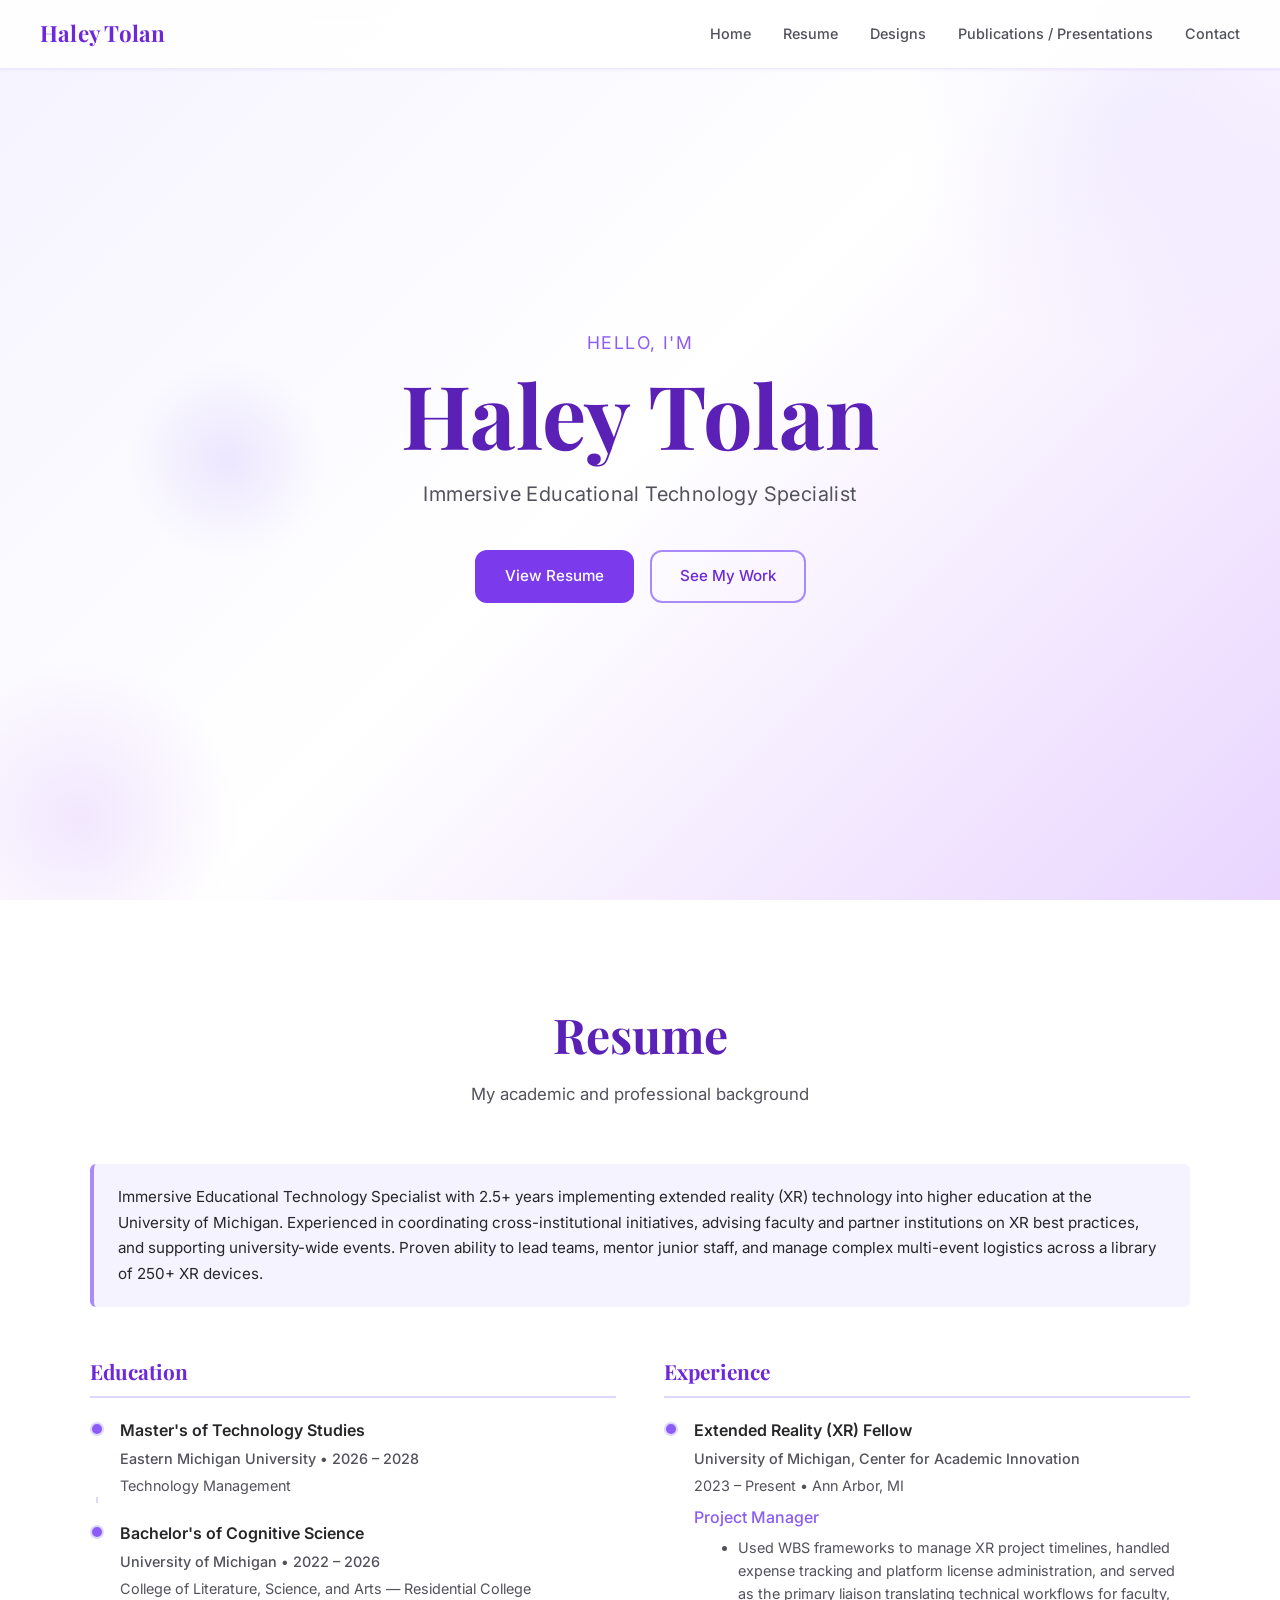
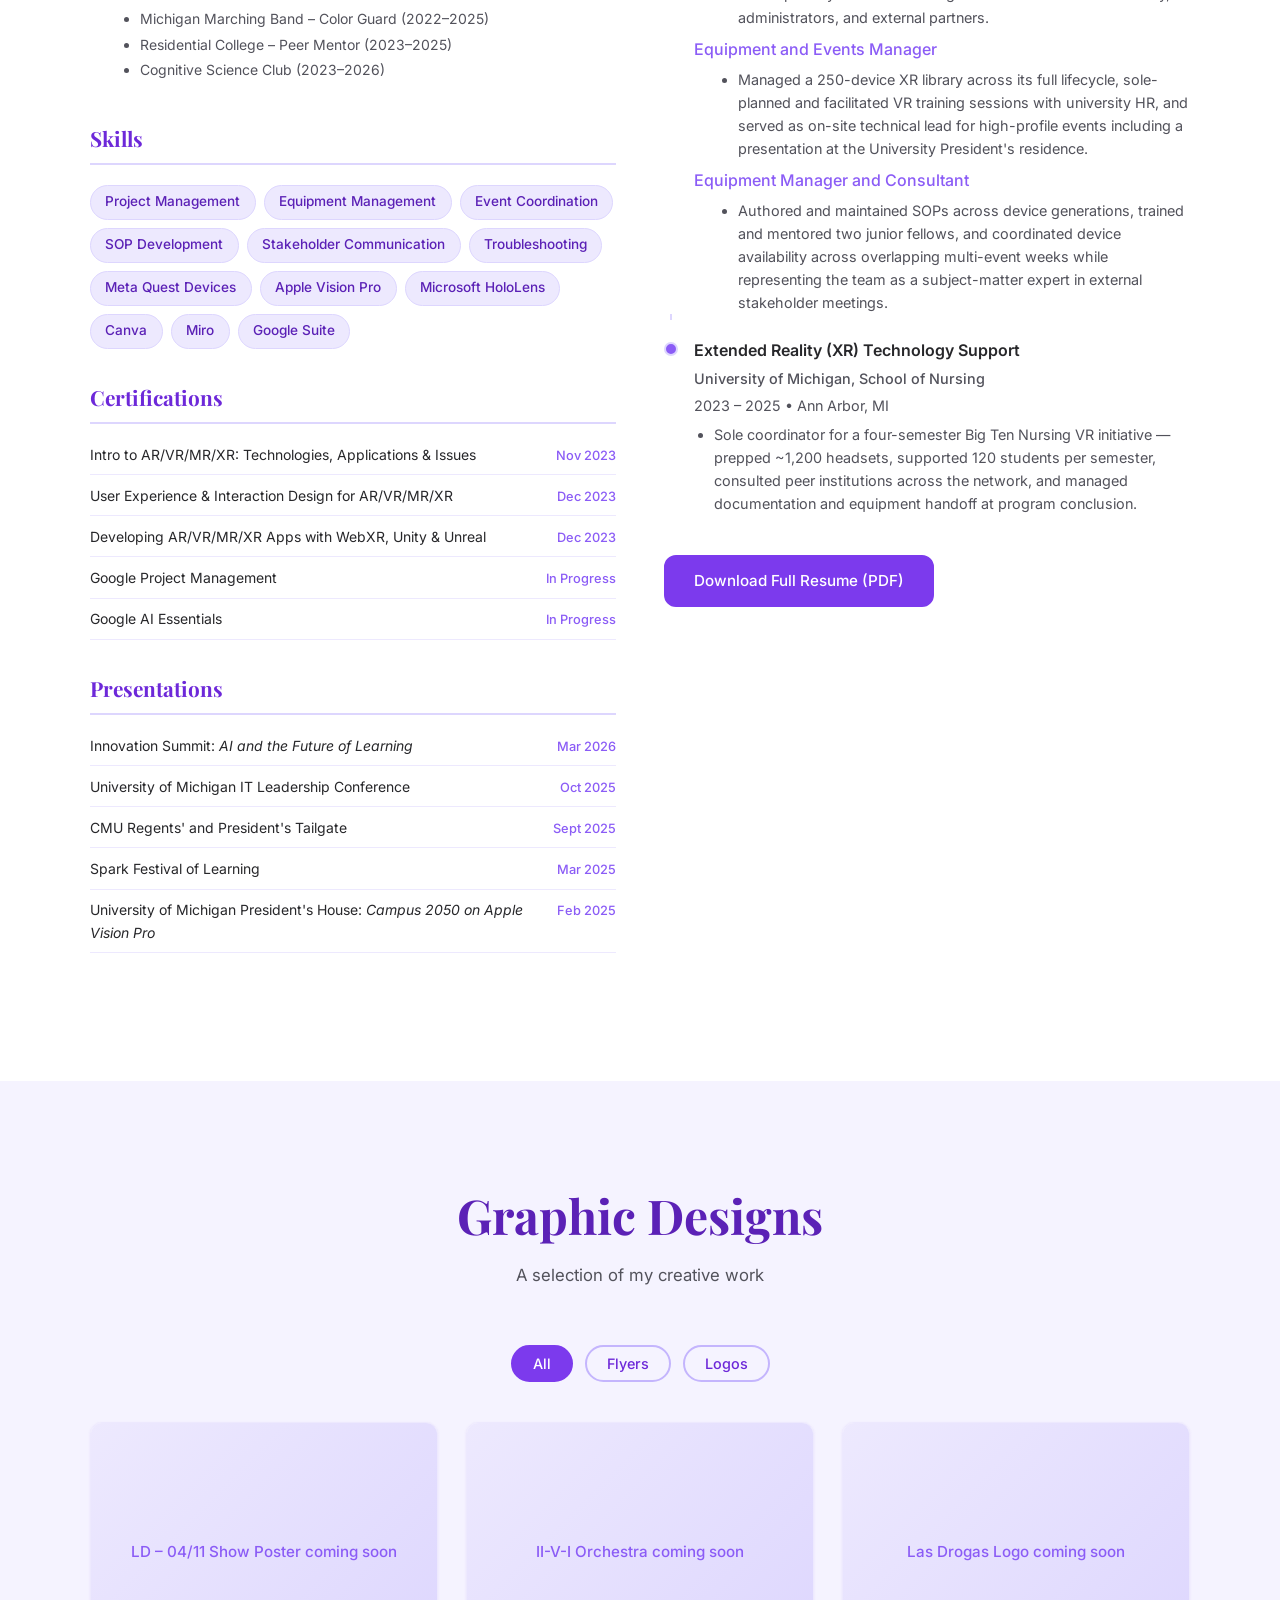
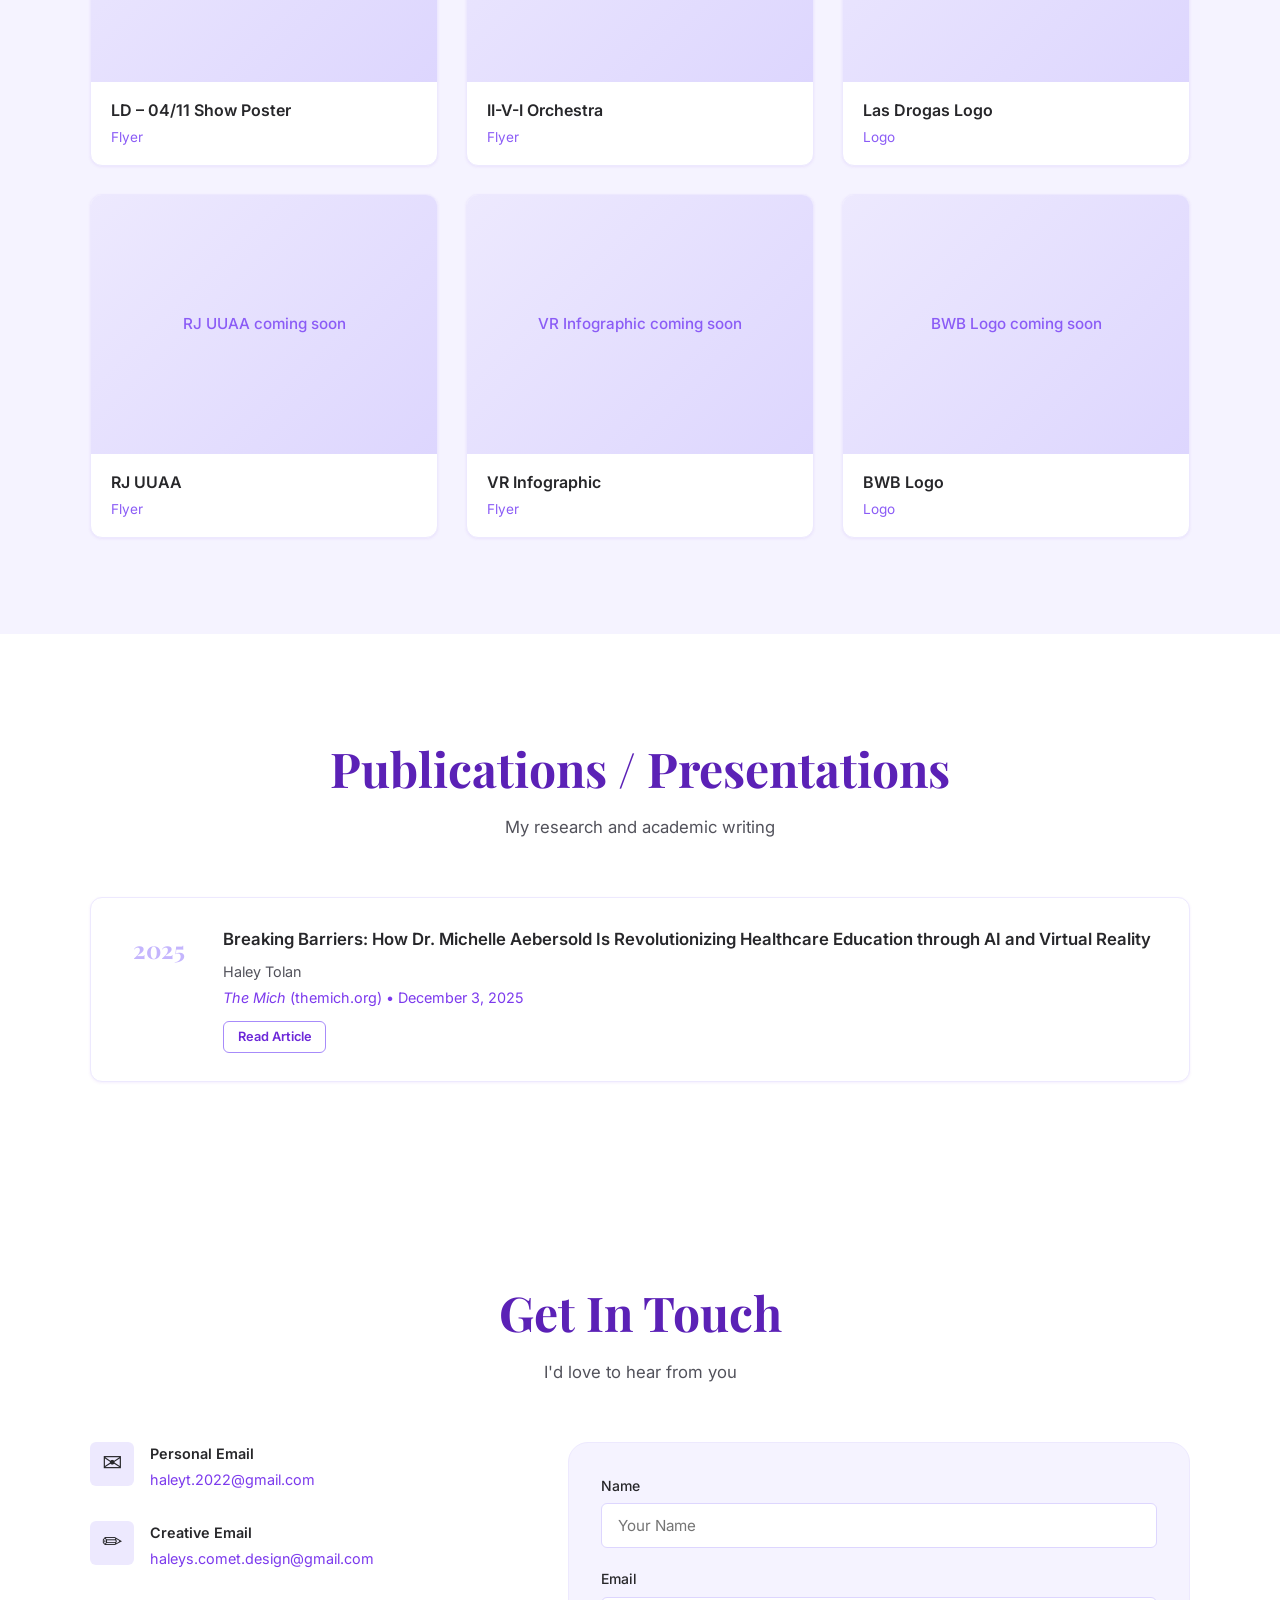
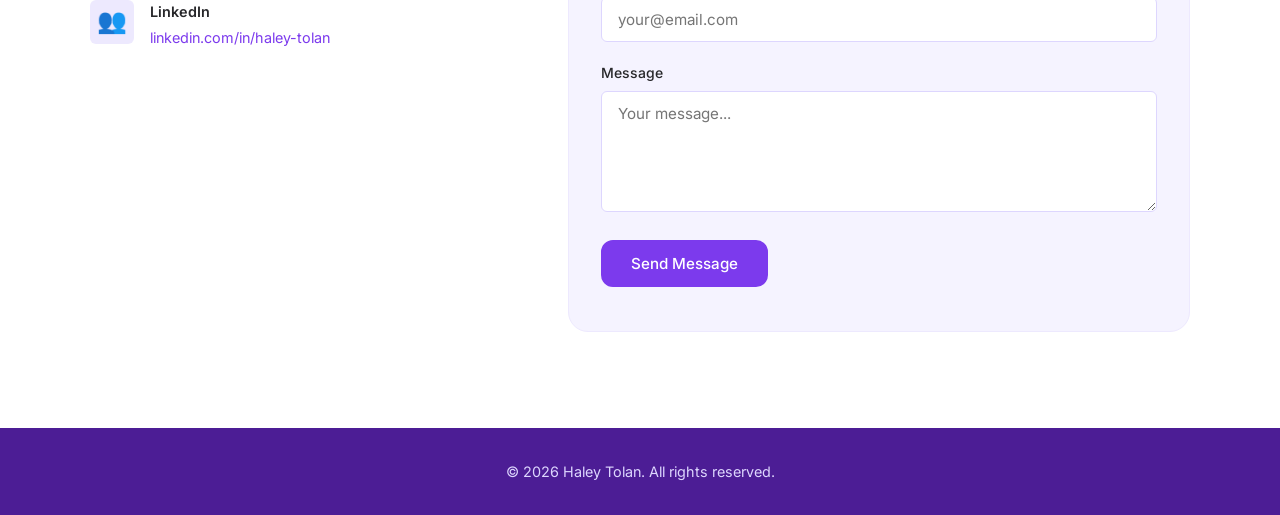
==== commit a904fa9c: "Replace all design images with coming soon placeholders https://claude.ai/code/session_01BHghwREjr3x" ====
--- a/index.html
+++ b/index.html
@@ -219,21 +219,21 @@
       <div class="designs-grid">
         <!-- Row 1 -->
         <div class="design-card" data-category="flyers">
-          <img src="designs/ld-show-poster.jpg" alt="LD – 04/11 Show Poster" class="design-img" />
+          <div class="design-placeholder"><span>LD – 04/11 Show Poster coming soon</span></div>
           <div class="design-info">
             <h4>LD – 04/11 Show Poster</h4>
             <p>Flyer</p>
           </div>
         </div>
         <div class="design-card" data-category="flyers">
-          <img src="designs/ii-v-i-orchestra.jpg" alt="II-V-I Orchestra" class="design-img" />
+          <div class="design-placeholder"><span>II-V-I Orchestra coming soon</span></div>
           <div class="design-info">
             <h4>II-V-I Orchestra</h4>
             <p>Flyer</p>
           </div>
         </div>
         <div class="design-card" data-category="logos">
-          <img src="designs/las-drogas-logo.jpg" alt="Las Drogas Logo" class="design-img" />
+          <div class="design-placeholder"><span>Las Drogas Logo coming soon</span></div>
           <div class="design-info">
             <h4>Las Drogas Logo</h4>
             <p>Logo</p>
@@ -241,14 +241,14 @@
         </div>
         <!-- Row 2 -->
         <div class="design-card" data-category="flyers">
-          <img src="designs/rj-uuaa.jpg" alt="RJ UUAA" class="design-img" />
+          <div class="design-placeholder"><span>RJ UUAA coming soon</span></div>
           <div class="design-info">
             <h4>RJ UUAA</h4>
             <p>Flyer</p>
           </div>
         </div>
         <div class="design-card" data-category="flyers">
-          <img src="designs/vr-infographic.jpg" alt="VR Infographic" class="design-img" />
+          <div class="design-placeholder"><span>VR Infographic coming soon</span></div>
           <div class="design-info">
             <h4>VR Infographic</h4>
             <p>Flyer</p>
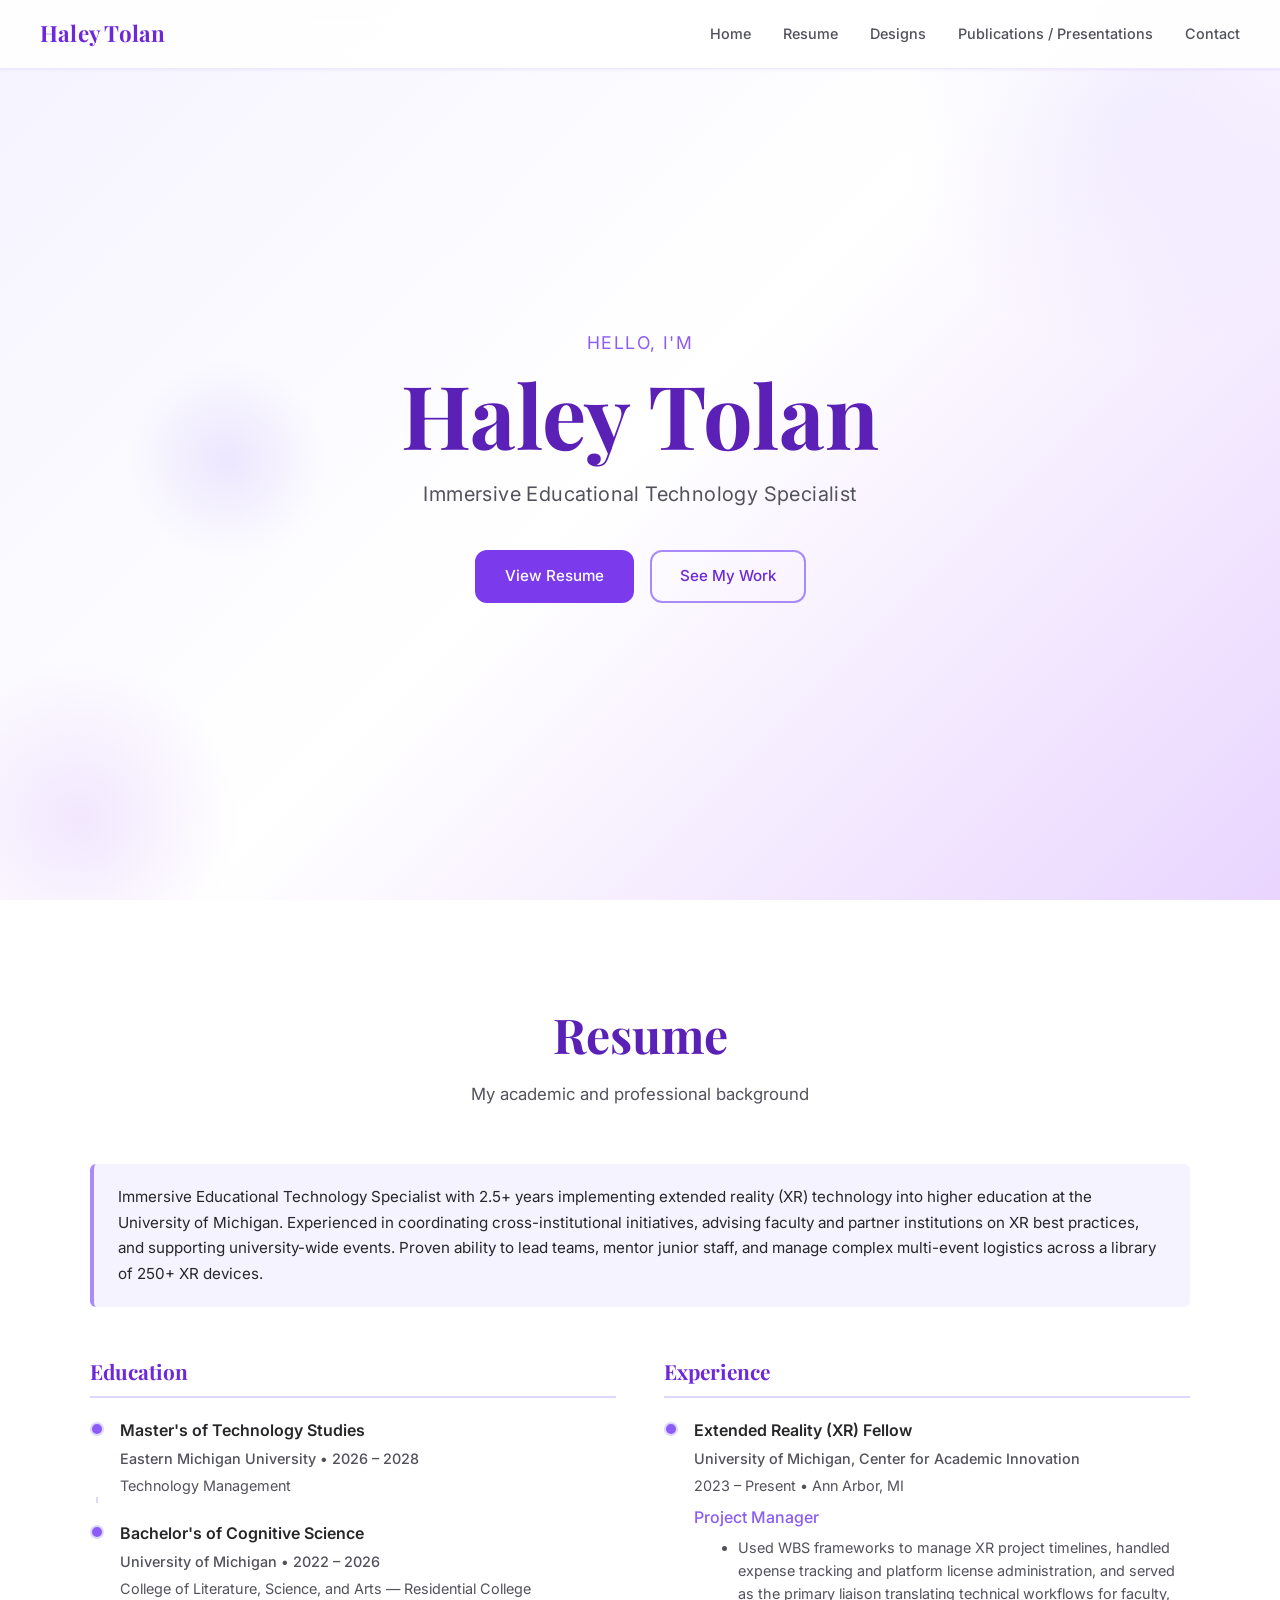
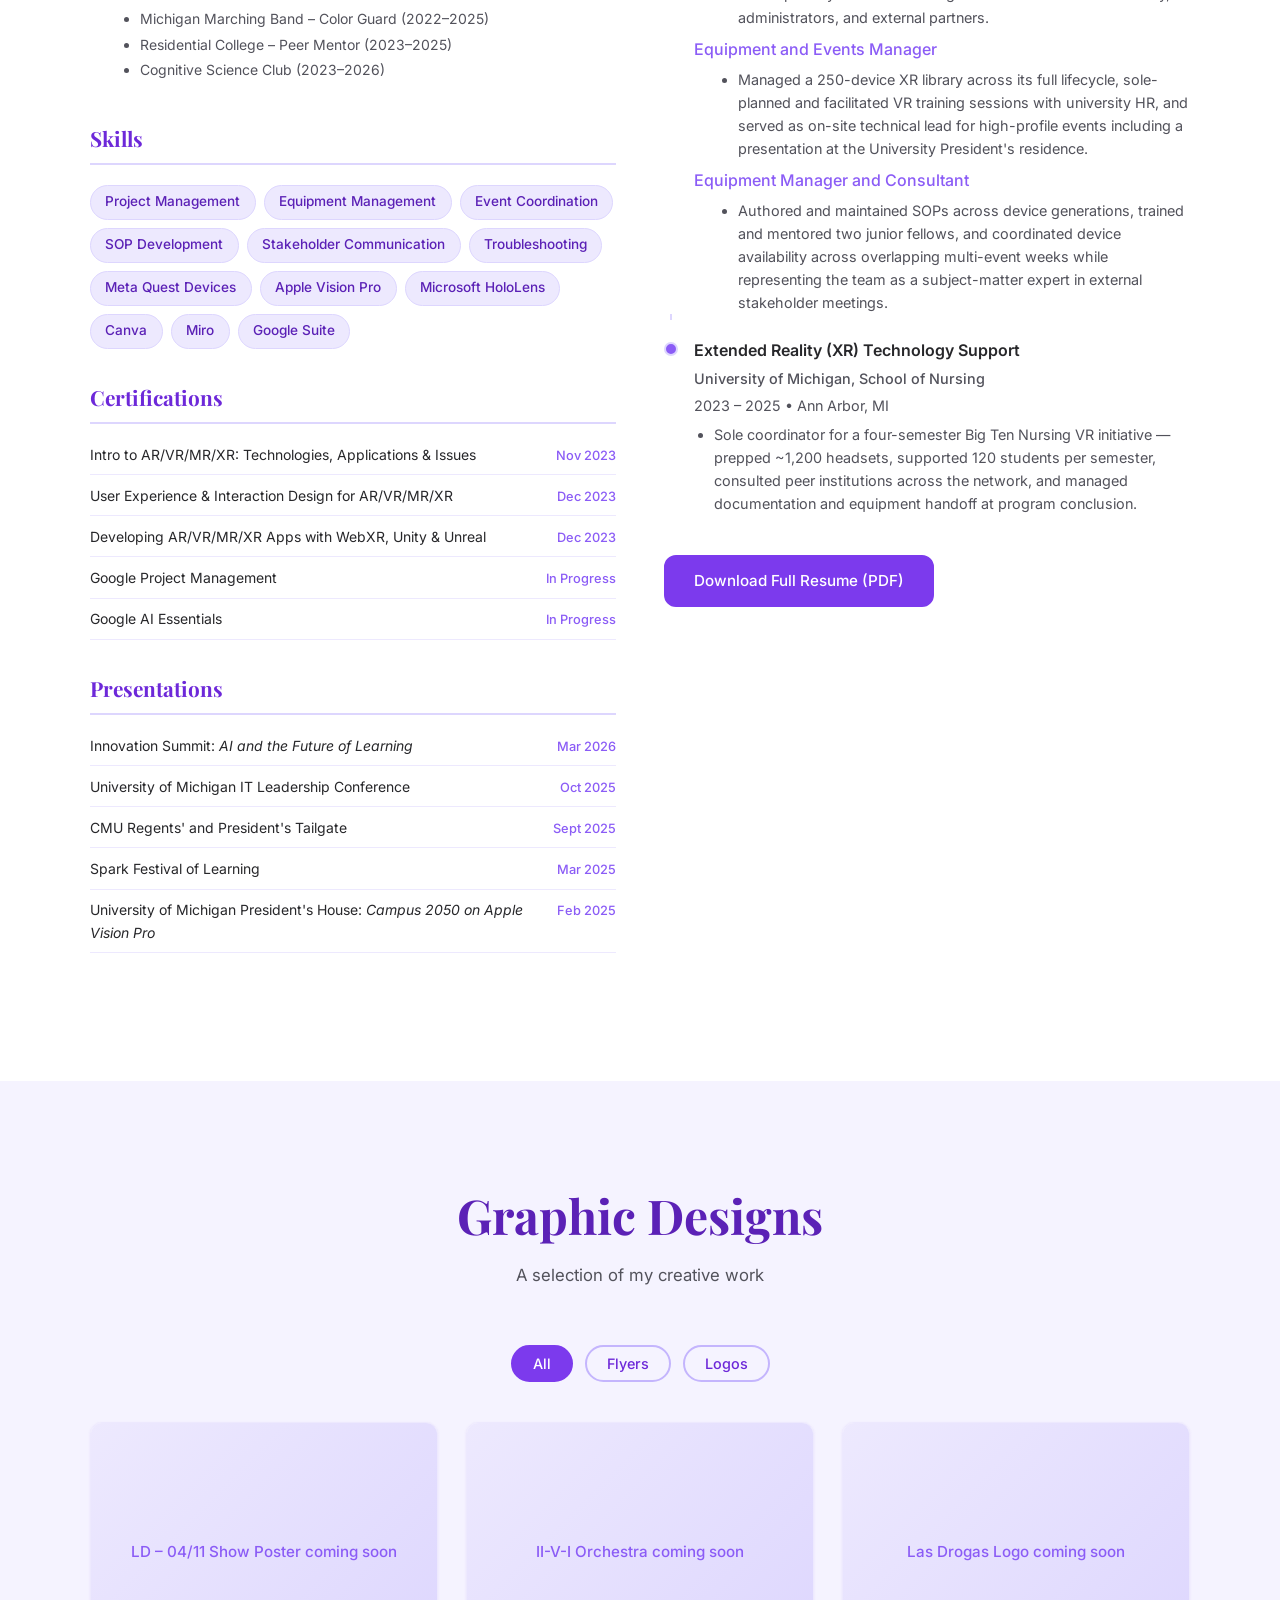
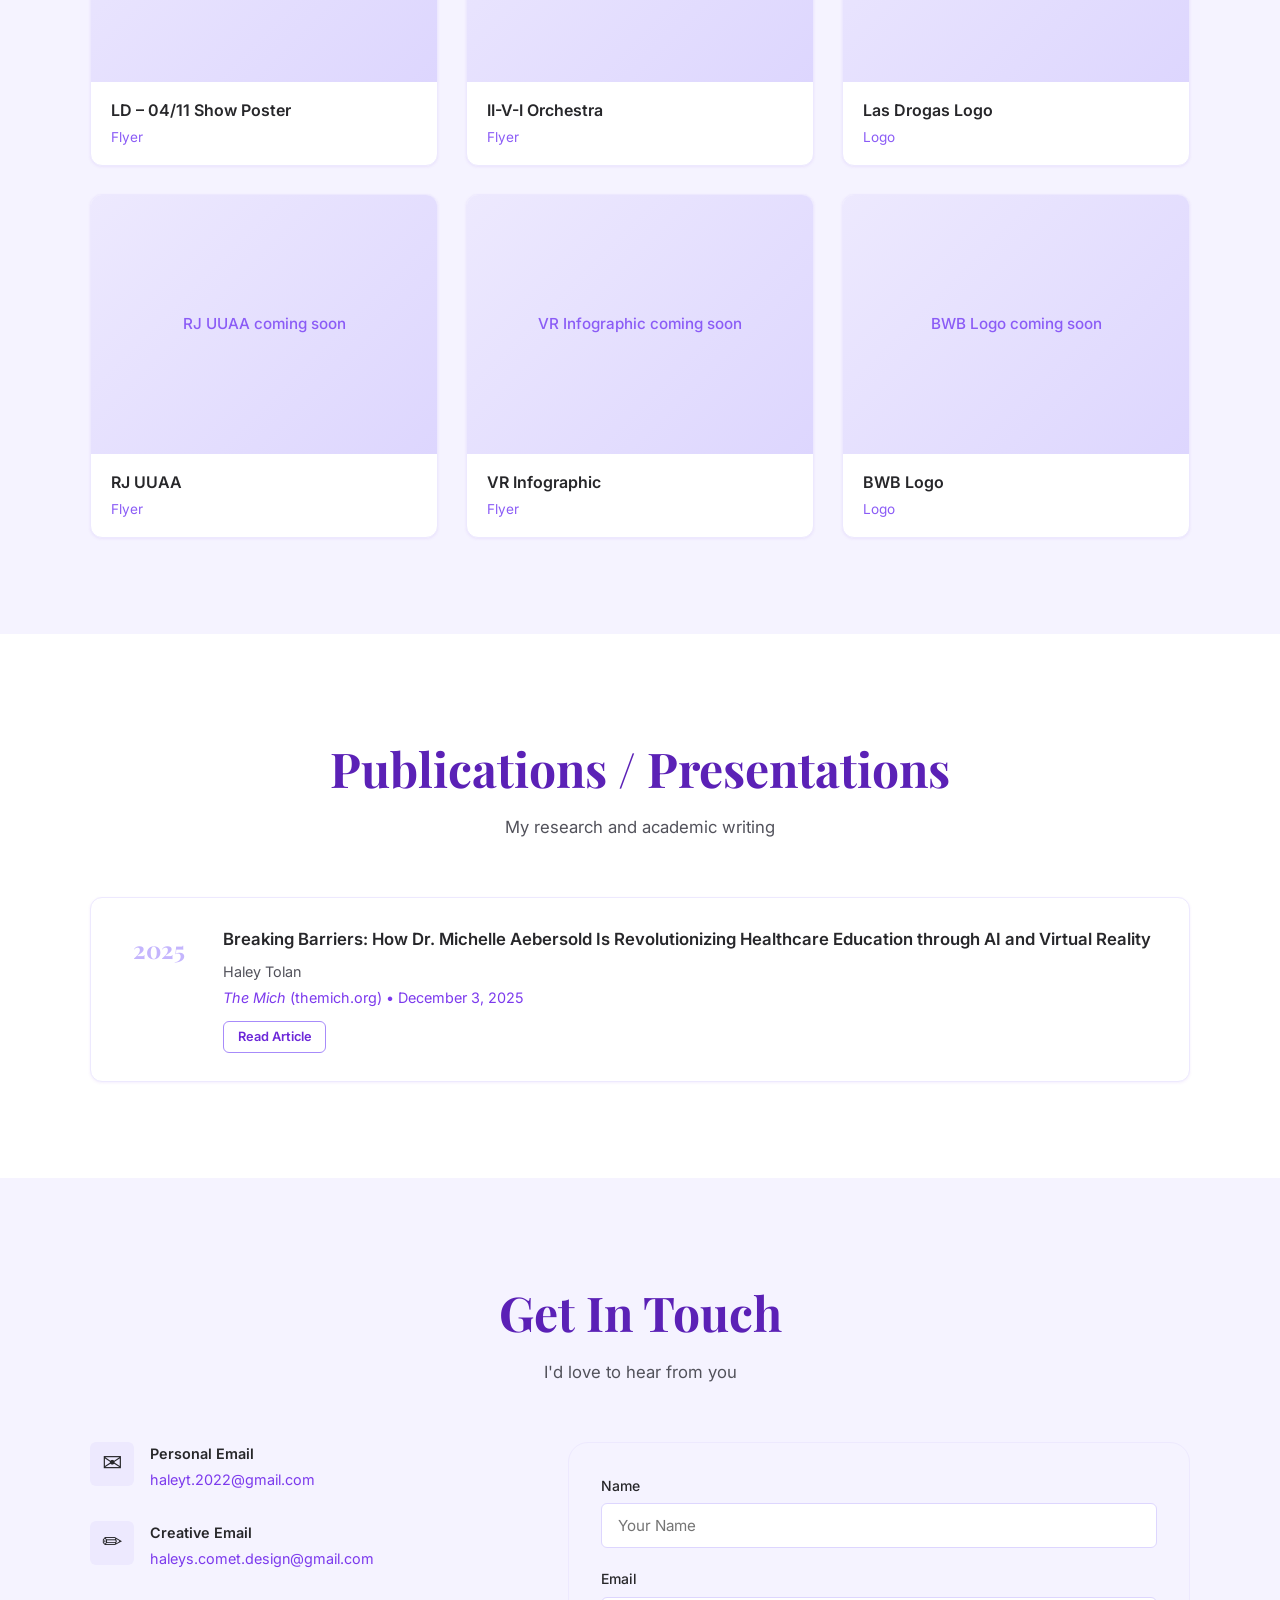
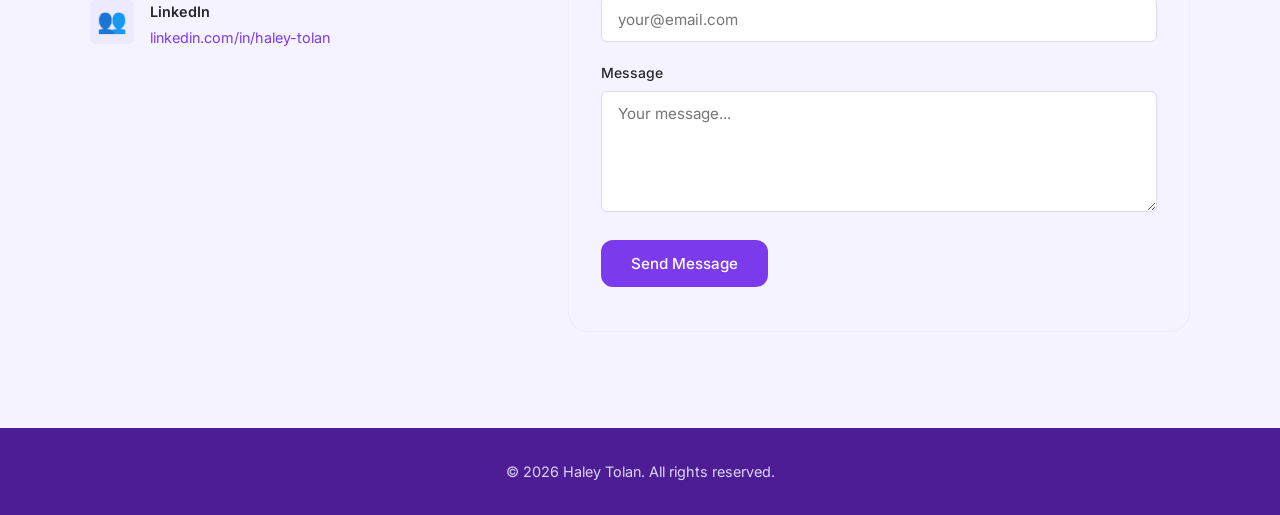
==== commit 5526e7ff: "Fix visual break between Publications and Contact sections https://claude.ai/code/session_01BHghwREj" ====
--- a/index.html
+++ b/index.html
@@ -381,7 +381,7 @@
   -->
 
   <!-- Contact -->
-  <section id="contact" class="section">
+  <section id="contact" class="section section-alt">
     <div class="container">
       <h2 class="section-title">Get In Touch</h2>
       <p class="section-subtitle">I'd love to hear from you</p>
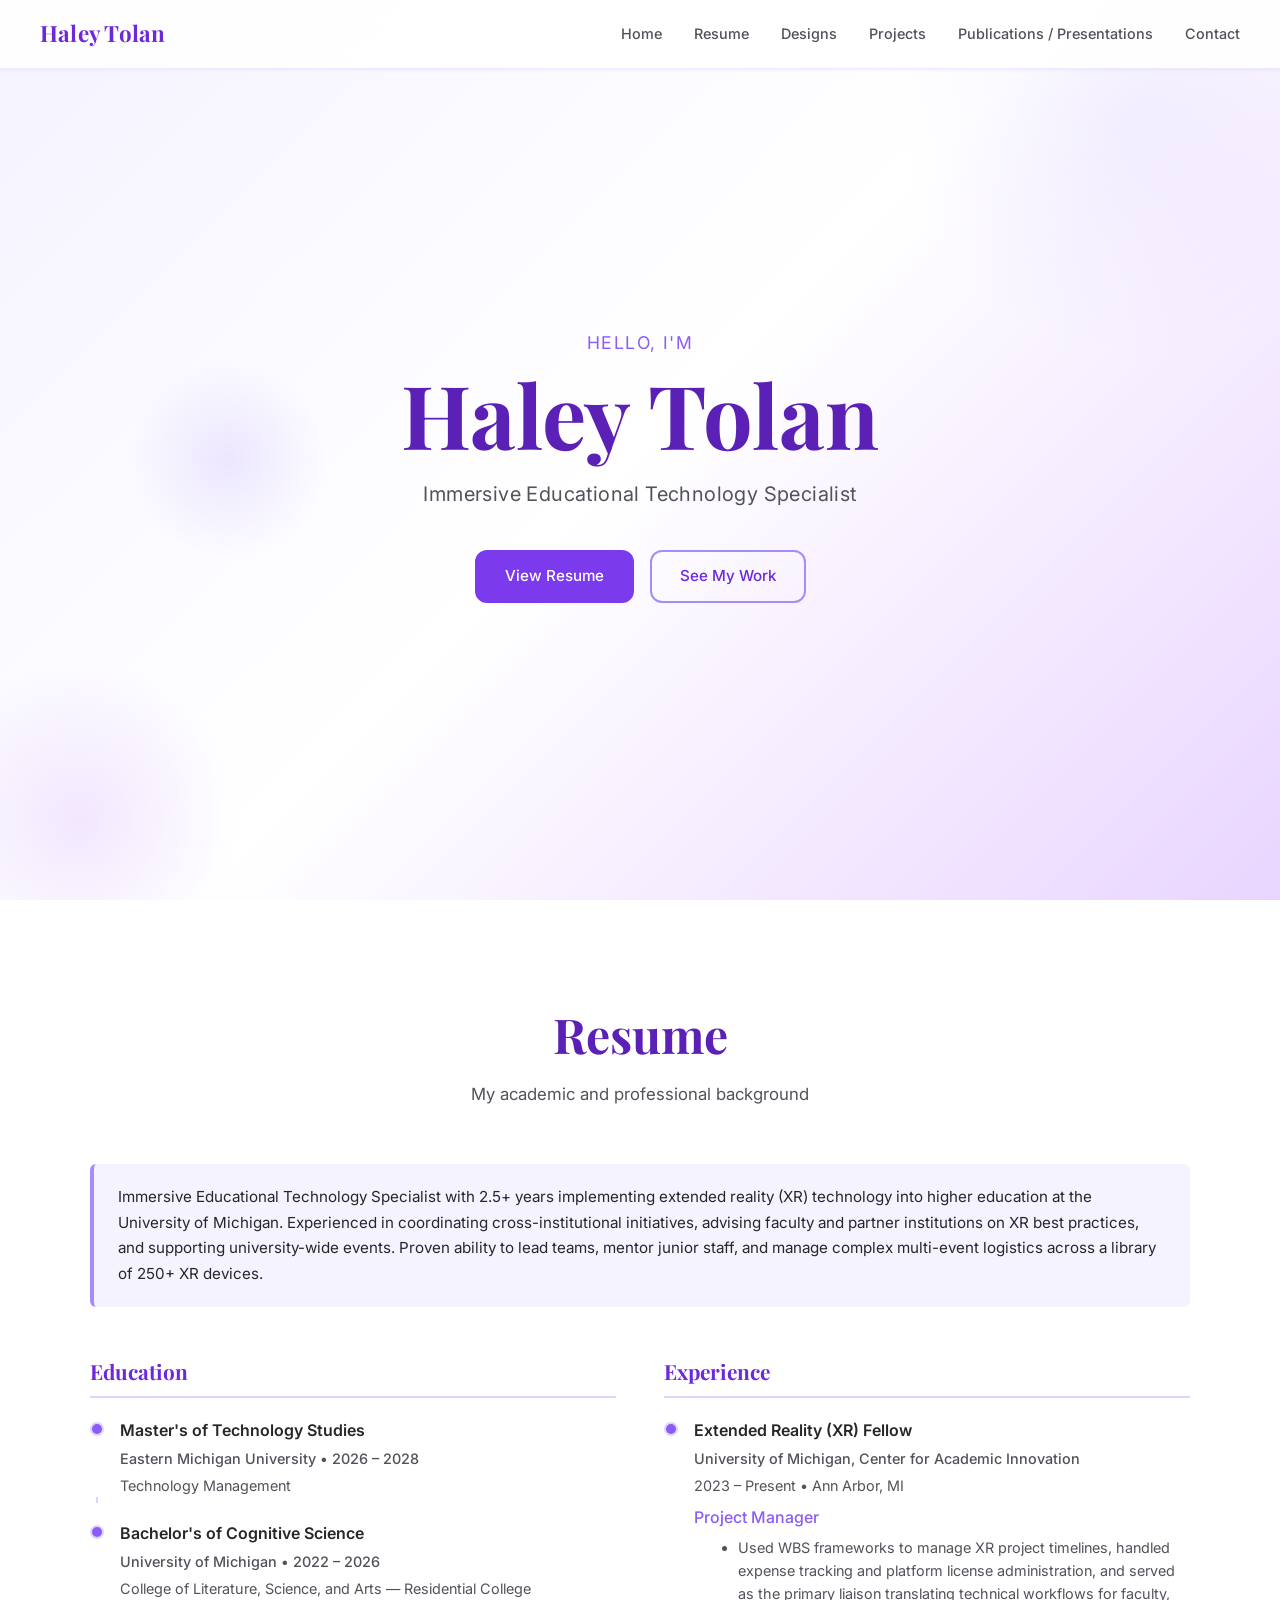
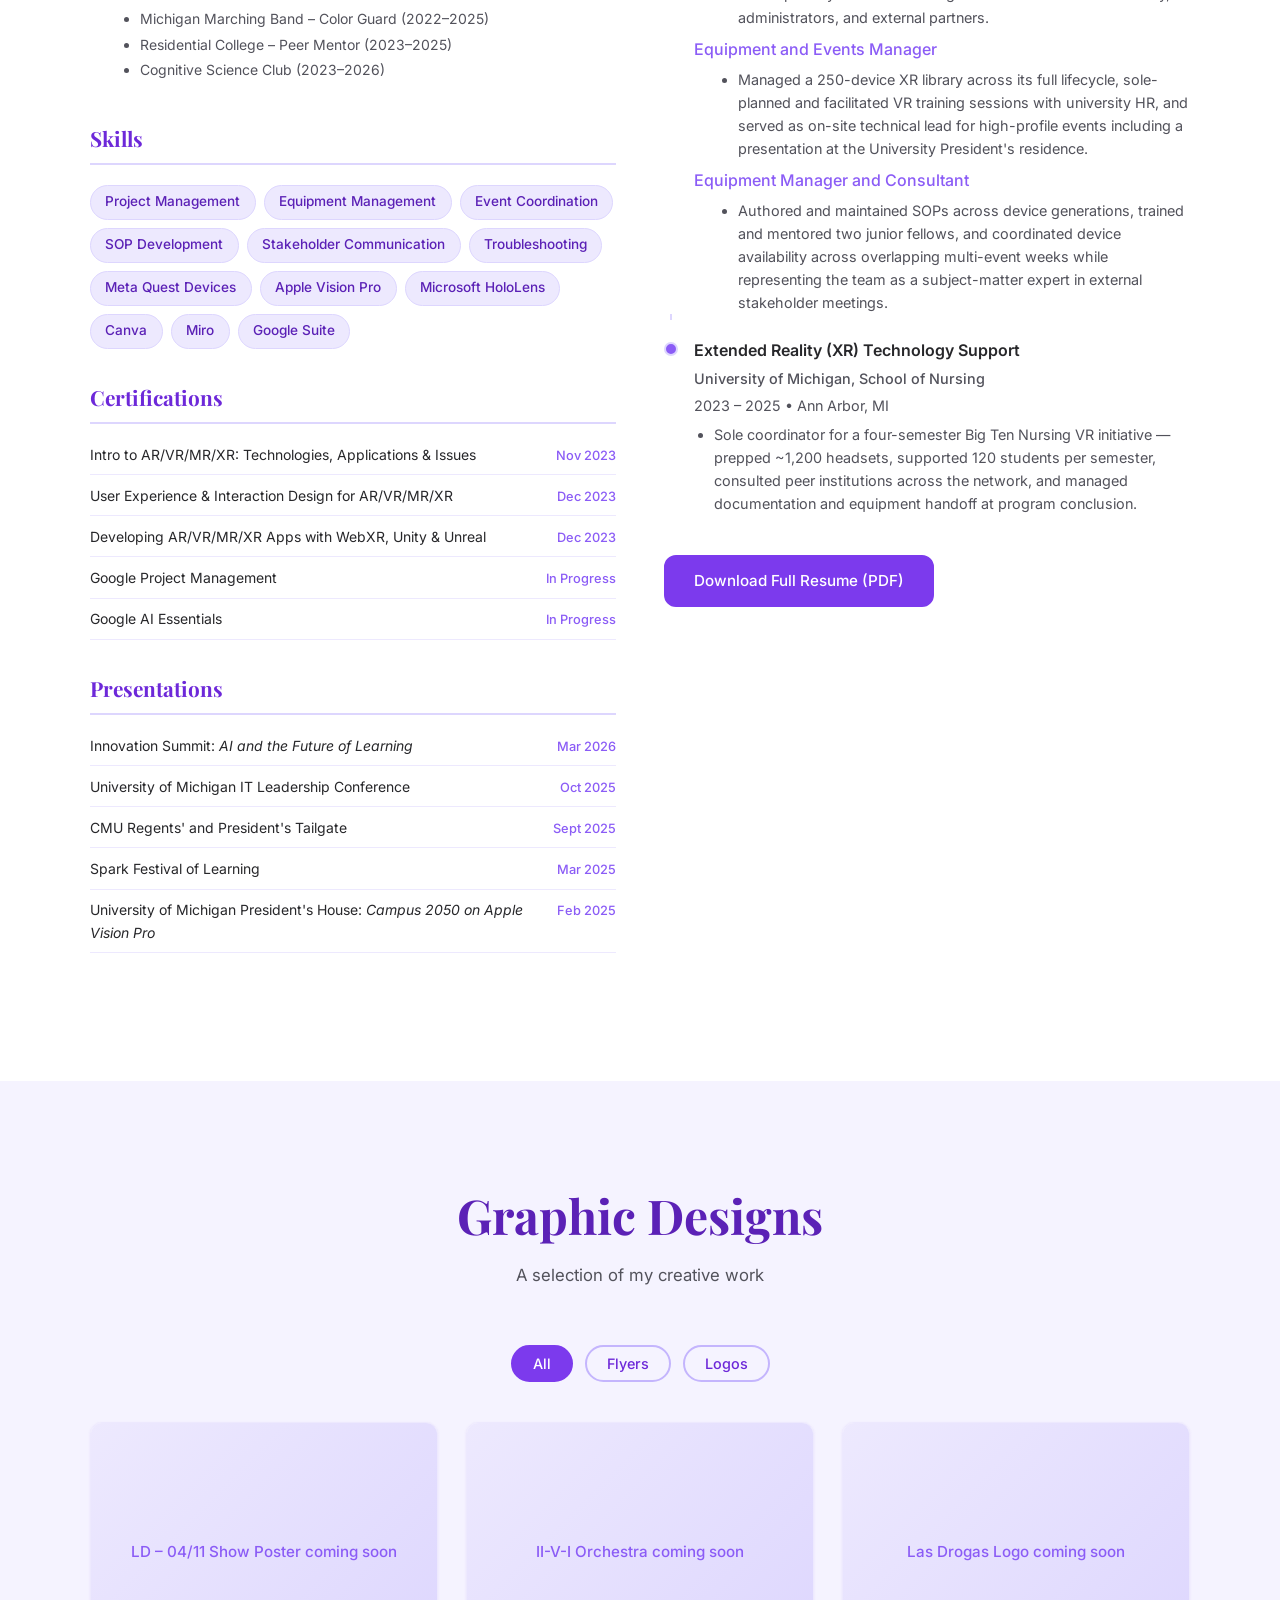
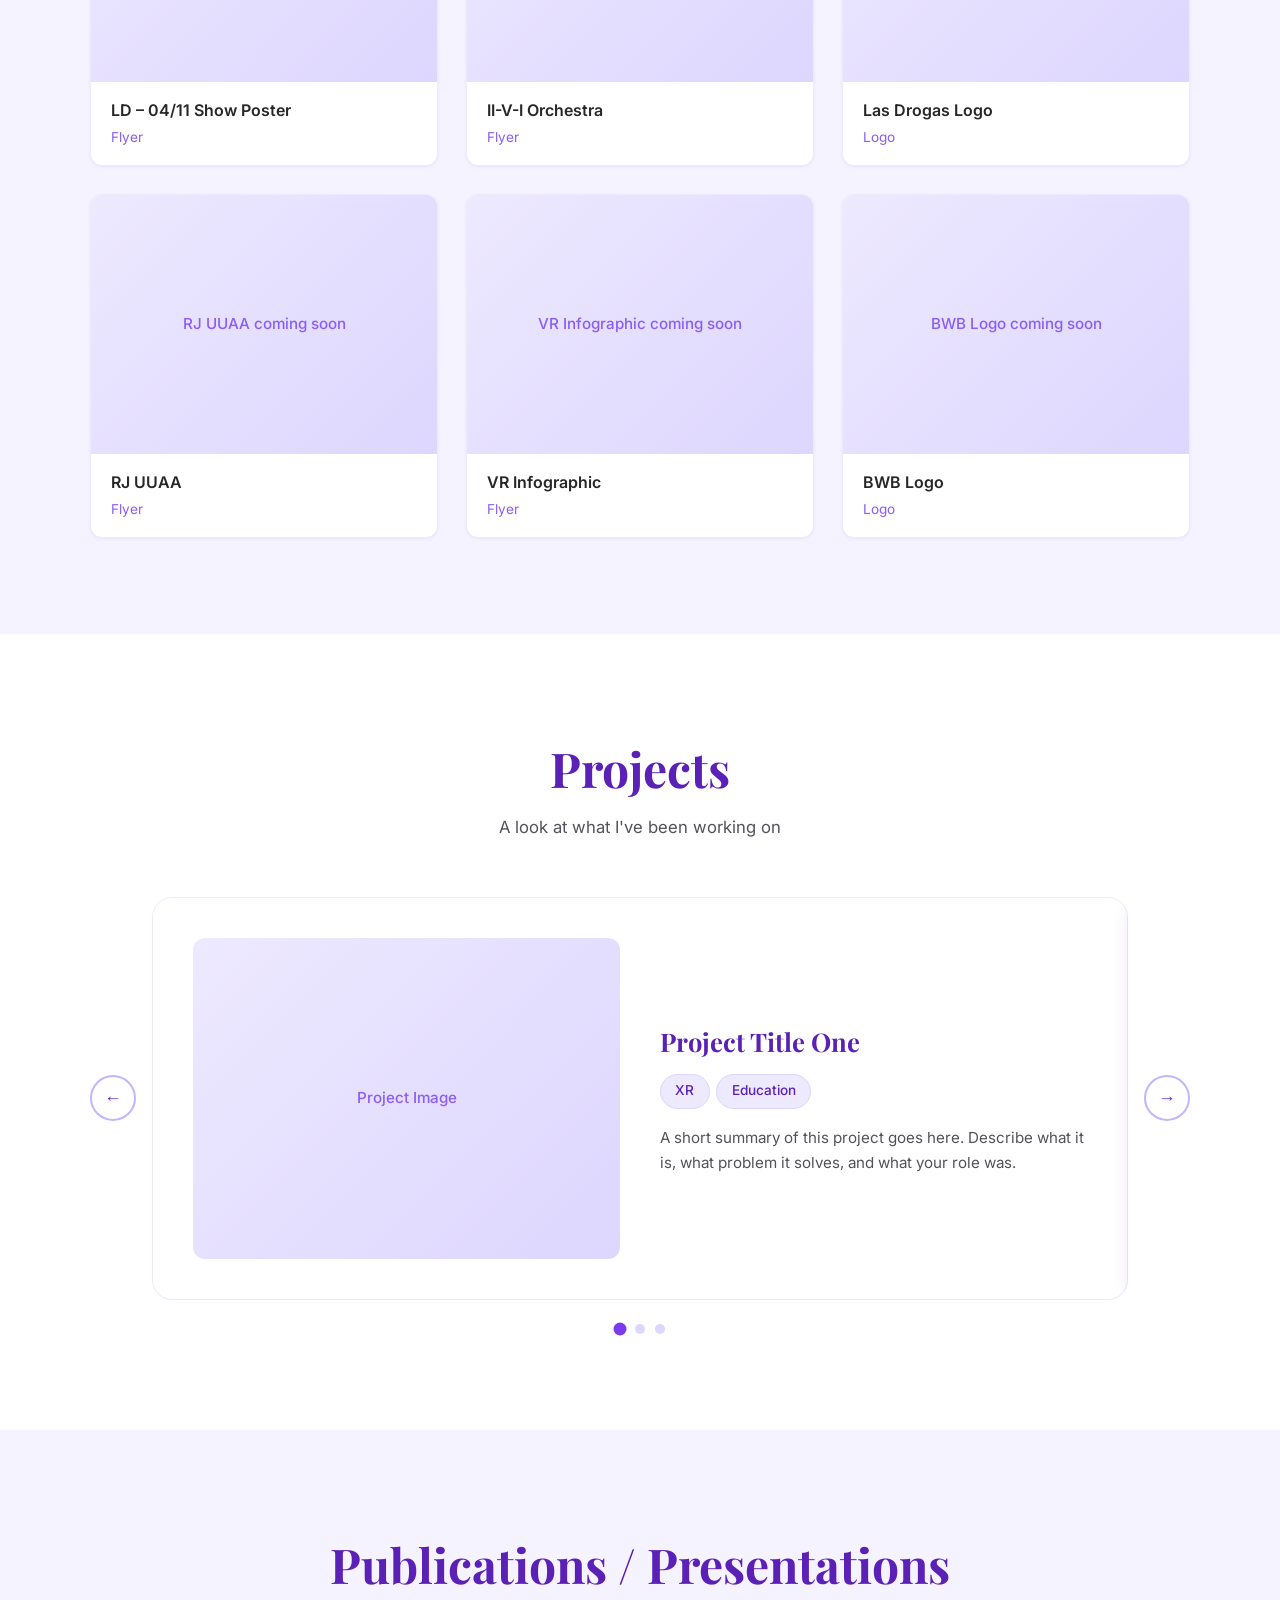
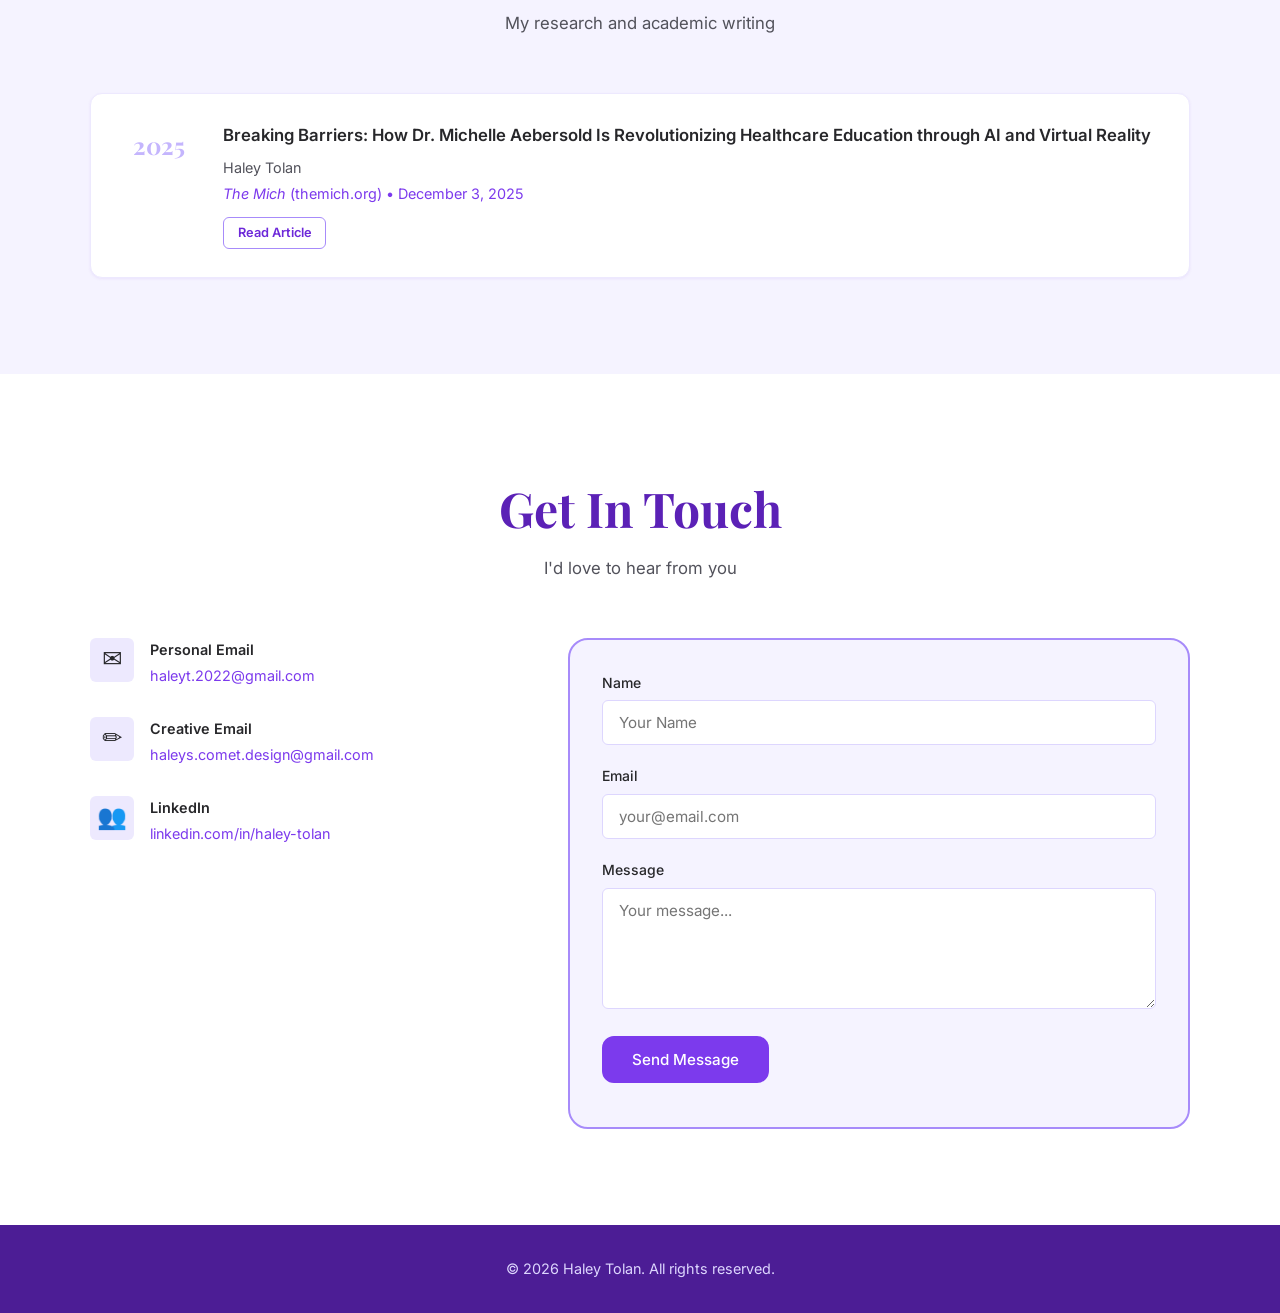
==== commit 04043612: "Add Projects section with photo/summary carousel https://claude.ai/code/session_01BHghwREjr3xGS3g72T" ====
--- a/index.html
+++ b/index.html
@@ -18,6 +18,7 @@
       <li><a href="#home">Home</a></li>
       <li><a href="#resume">Resume</a></li>
       <li><a href="#designs">Designs</a></li>
+      <li><a href="#projects">Projects</a></li>
       <li><a href="#publications">Publications / Presentations</a></li>
       <!-- <li><a href="#coursework">Coursework</a></li> -->
       <li><a href="#contact">Contact</a></li>
@@ -267,8 +268,74 @@
     </div>
   </section>
 
+  <!-- Projects -->
+  <section id="projects" class="section">
+    <div class="container">
+      <h2 class="section-title">Projects</h2>
+      <p class="section-subtitle">A look at what I've been working on</p>
+
+      <div class="carousel" id="projectCarousel">
+        <button class="carousel-btn carousel-prev" aria-label="Previous project">&#8592;</button>
+        <div class="carousel-viewport">
+          <div class="carousel-track">
+
+            <div class="carousel-slide">
+              <div class="slide-media">
+                <div class="slide-placeholder"><span>Project Image</span></div>
+              </div>
+              <div class="slide-body">
+                <h3>Project Title One</h3>
+                <div class="slide-tags">
+                  <span class="skill-tag">XR</span>
+                  <span class="skill-tag">Education</span>
+                </div>
+                <p class="slide-summary">A short summary of this project goes here. Describe what it is, what problem it solves, and what your role was.</p>
+              </div>
+            </div>
+
+            <div class="carousel-slide">
+              <div class="slide-media">
+                <div class="slide-placeholder"><span>Project Image</span></div>
+              </div>
+              <div class="slide-body">
+                <h3>Project Title Two</h3>
+                <div class="slide-tags">
+                  <span class="skill-tag">Design</span>
+                  <span class="skill-tag">Canva</span>
+                </div>
+                <p class="slide-summary">A short summary of this project goes here. Describe what it is, what problem it solves, and what your role was.</p>
+              </div>
+            </div>
+
+            <div class="carousel-slide">
+              <div class="slide-media">
+                <div class="slide-placeholder"><span>Project Image</span></div>
+              </div>
+              <div class="slide-body">
+                <h3>Project Title Three</h3>
+                <div class="slide-tags">
+                  <span class="skill-tag">Research</span>
+                  <span class="skill-tag">Writing</span>
+                </div>
+                <p class="slide-summary">A short summary of this project goes here. Describe what it is, what problem it solves, and what your role was.</p>
+              </div>
+            </div>
+
+          </div>
+        </div>
+        <button class="carousel-btn carousel-next" aria-label="Next project">&#8594;</button>
+      </div>
+
+      <div class="carousel-dots" id="carouselDots">
+        <button class="dot active"></button>
+        <button class="dot"></button>
+        <button class="dot"></button>
+      </div>
+    </div>
+  </section>
+
   <!-- Publications -->
-  <section id="publications" class="section">
+  <section id="publications" class="section section-alt">
     <div class="container">
       <h2 class="section-title">Publications / Presentations</h2>
       <p class="section-subtitle">My research and academic writing</p>
@@ -381,7 +448,7 @@
   -->
 
   <!-- Contact -->
-  <section id="contact" class="section section-alt">
+  <section id="contact" class="section">
     <div class="container">
       <h2 class="section-title">Get In Touch</h2>
       <p class="section-subtitle">I'd love to hear from you</p>
--- a/style.css
+++ b/style.css
@@ -617,6 +617,137 @@
   font-size: 0.85rem;
 }
 
+/* ===== PROJECTS CAROUSEL ===== */
+.carousel {
+  display: flex;
+  align-items: center;
+  gap: 1rem;
+}
+
+.carousel-viewport {
+  overflow: hidden;
+  border-radius: var(--radius-lg);
+  flex: 1;
+}
+
+.carousel-track {
+  display: flex;
+  transition: transform 0.4s ease;
+}
+
+.carousel-slide {
+  min-width: 100%;
+  display: grid;
+  grid-template-columns: 1fr 1fr;
+  gap: 2.5rem;
+  padding: 2.5rem;
+  background: var(--white);
+  border: 1px solid var(--lavender-100);
+  border-radius: var(--radius-lg);
+  box-shadow: var(--shadow-md);
+  align-items: center;
+  box-sizing: border-box;
+}
+
+.slide-media {
+  border-radius: var(--radius-md);
+  overflow: hidden;
+}
+
+.slide-placeholder {
+  width: 100%;
+  aspect-ratio: 4/3;
+  background: linear-gradient(135deg, var(--lavender-100), var(--lavender-200));
+  display: flex;
+  align-items: center;
+  justify-content: center;
+  color: var(--lavender-500);
+  font-size: 0.95rem;
+  font-weight: 500;
+}
+
+.slide-img {
+  width: 100%;
+  aspect-ratio: 4/3;
+  object-fit: cover;
+  display: block;
+}
+
+.slide-body h3 {
+  font-family: var(--font-heading);
+  font-size: 1.6rem;
+  color: var(--lavender-800);
+  margin-bottom: 0.75rem;
+}
+
+.slide-tags {
+  display: flex;
+  flex-wrap: wrap;
+  gap: 0.4rem;
+  margin-bottom: 1rem;
+}
+
+.slide-summary {
+  color: var(--gray-600);
+  font-size: 0.95rem;
+  line-height: 1.7;
+}
+
+.carousel-btn {
+  flex-shrink: 0;
+  width: 46px;
+  height: 46px;
+  border-radius: 50%;
+  background: var(--white);
+  border: 2px solid var(--lavender-300);
+  color: var(--lavender-700);
+  font-size: 1.1rem;
+  cursor: pointer;
+  transition: all var(--transition);
+  display: flex;
+  align-items: center;
+  justify-content: center;
+}
+
+.carousel-btn:hover {
+  background: var(--lavender-600);
+  border-color: var(--lavender-600);
+  color: var(--white);
+}
+
+.carousel-dots {
+  display: flex;
+  justify-content: center;
+  gap: 0.6rem;
+  margin-top: 1.5rem;
+}
+
+.dot {
+  width: 10px;
+  height: 10px;
+  border-radius: 50%;
+  background: var(--lavender-200);
+  border: none;
+  cursor: pointer;
+  transition: background var(--transition), transform var(--transition);
+  padding: 0;
+}
+
+.dot.active {
+  background: var(--lavender-600);
+  transform: scale(1.3);
+}
+
+@media (max-width: 768px) {
+  .carousel { gap: 0.5rem; }
+  .carousel-slide {
+    grid-template-columns: 1fr;
+    gap: 1.5rem;
+    padding: 1.5rem;
+  }
+  .carousel-btn { width: 38px; height: 38px; font-size: 1rem; }
+}
+
 /* ===== CONTACT ===== */
 .contact-layout {
   display: grid;
@@ -658,7 +789,7 @@
   background: var(--lavender-50);
   padding: 2rem;
   border-radius: var(--radius-lg);
-  border: 1px solid var(--lavender-100);
+  border: 2px solid var(--lavender-400);
 }
 .form-group {
   margin-bottom: 1.25rem;
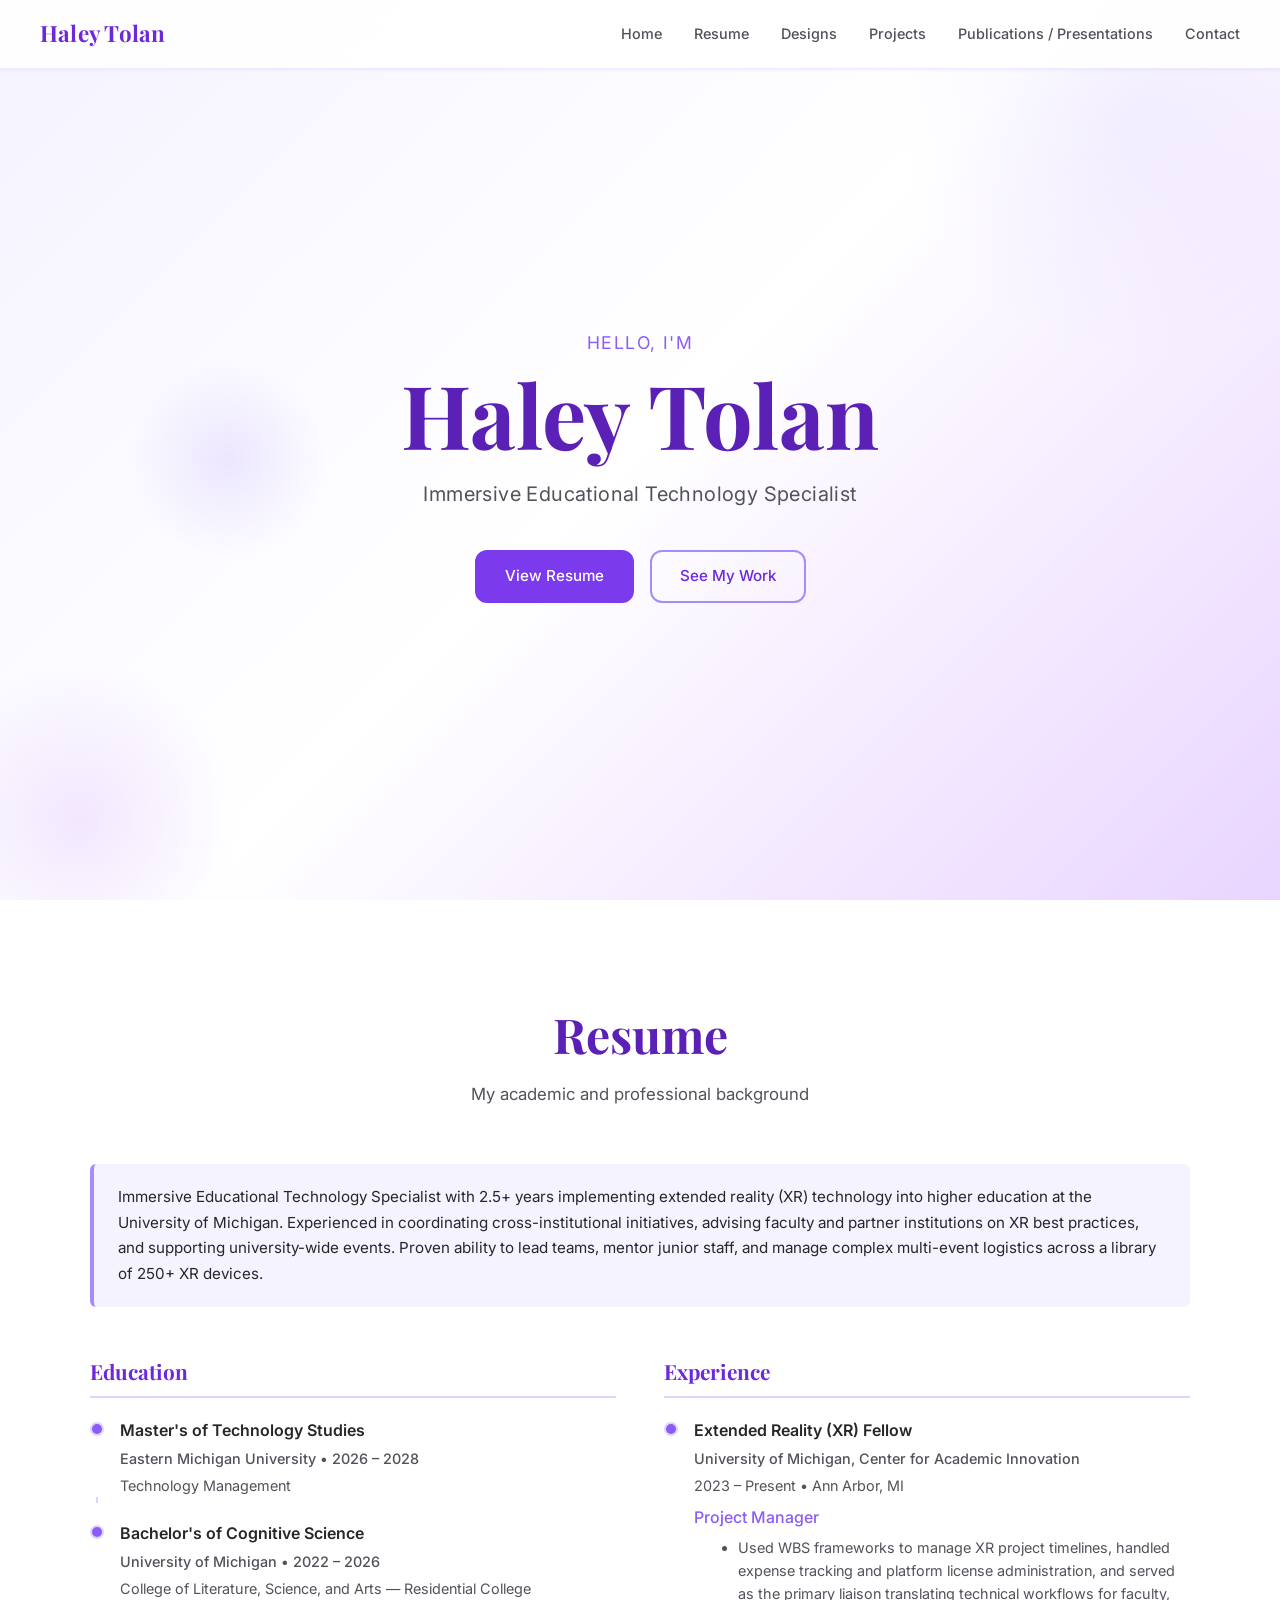
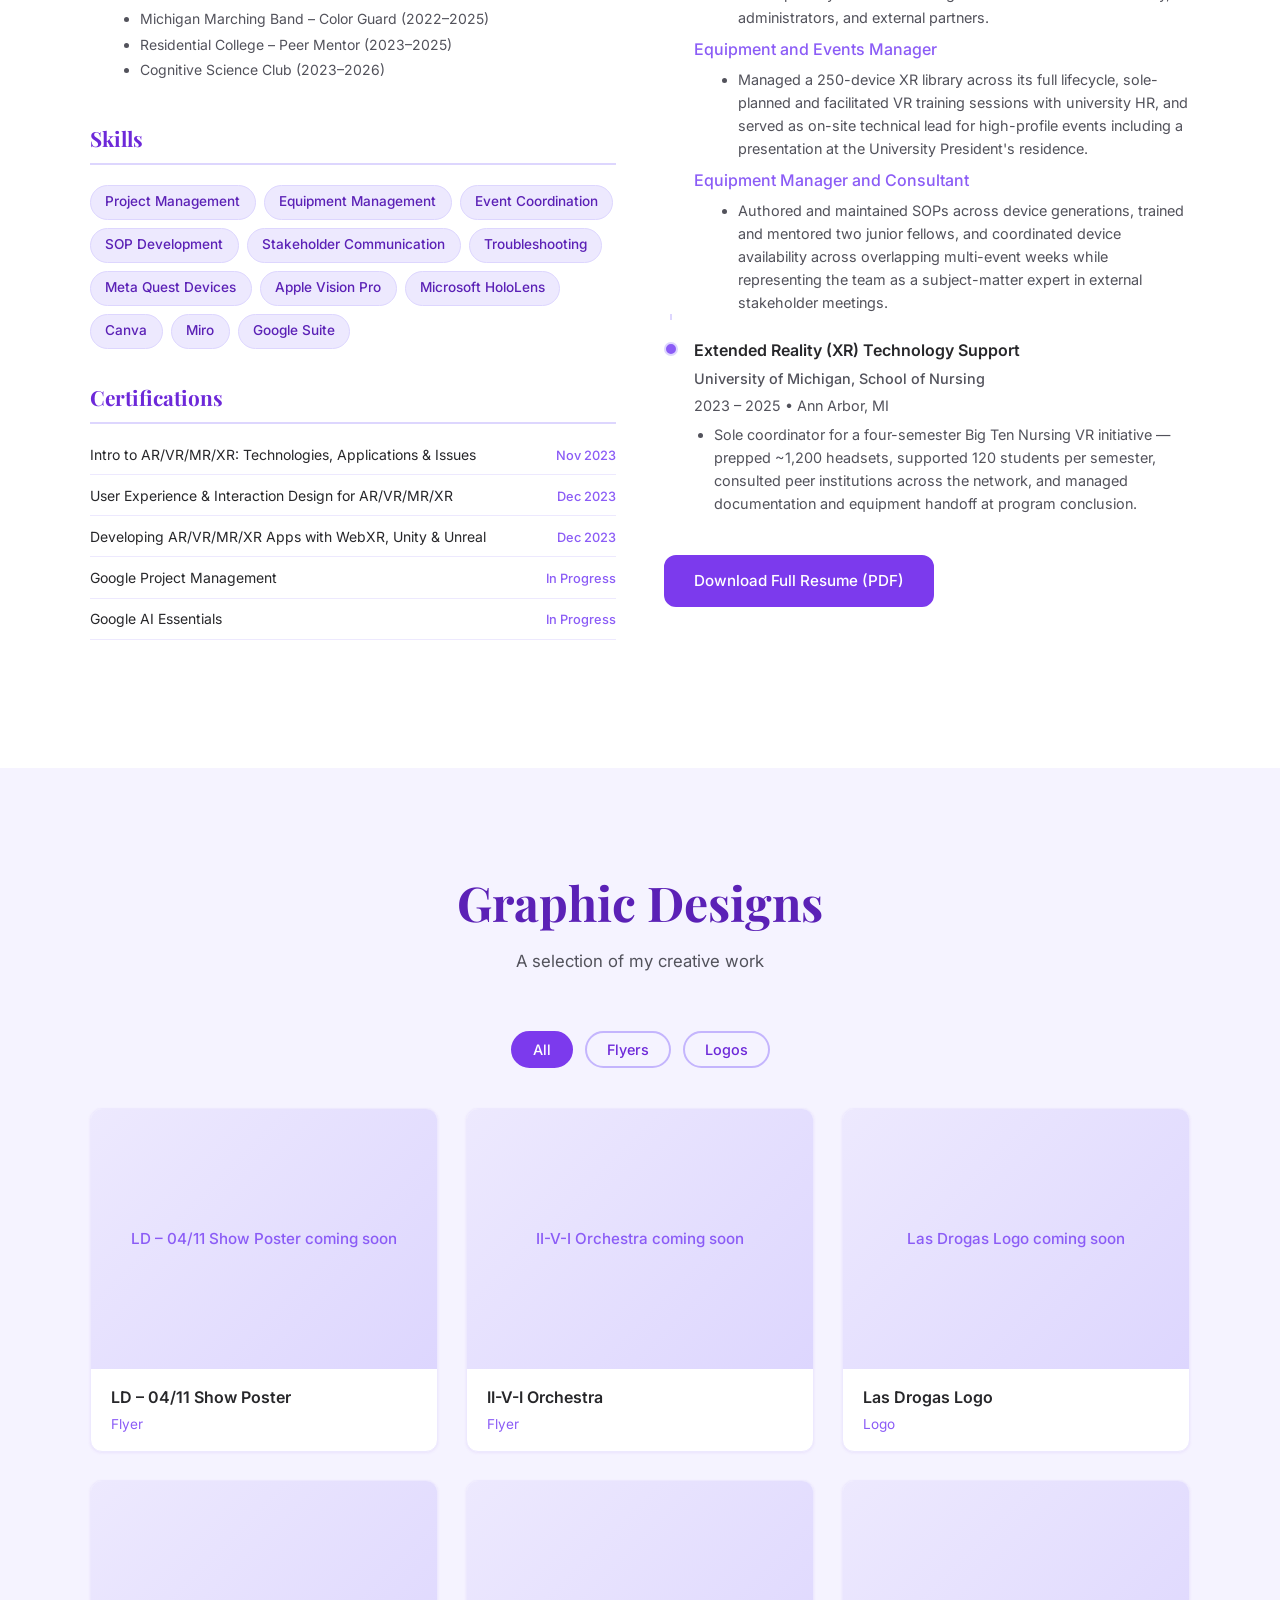
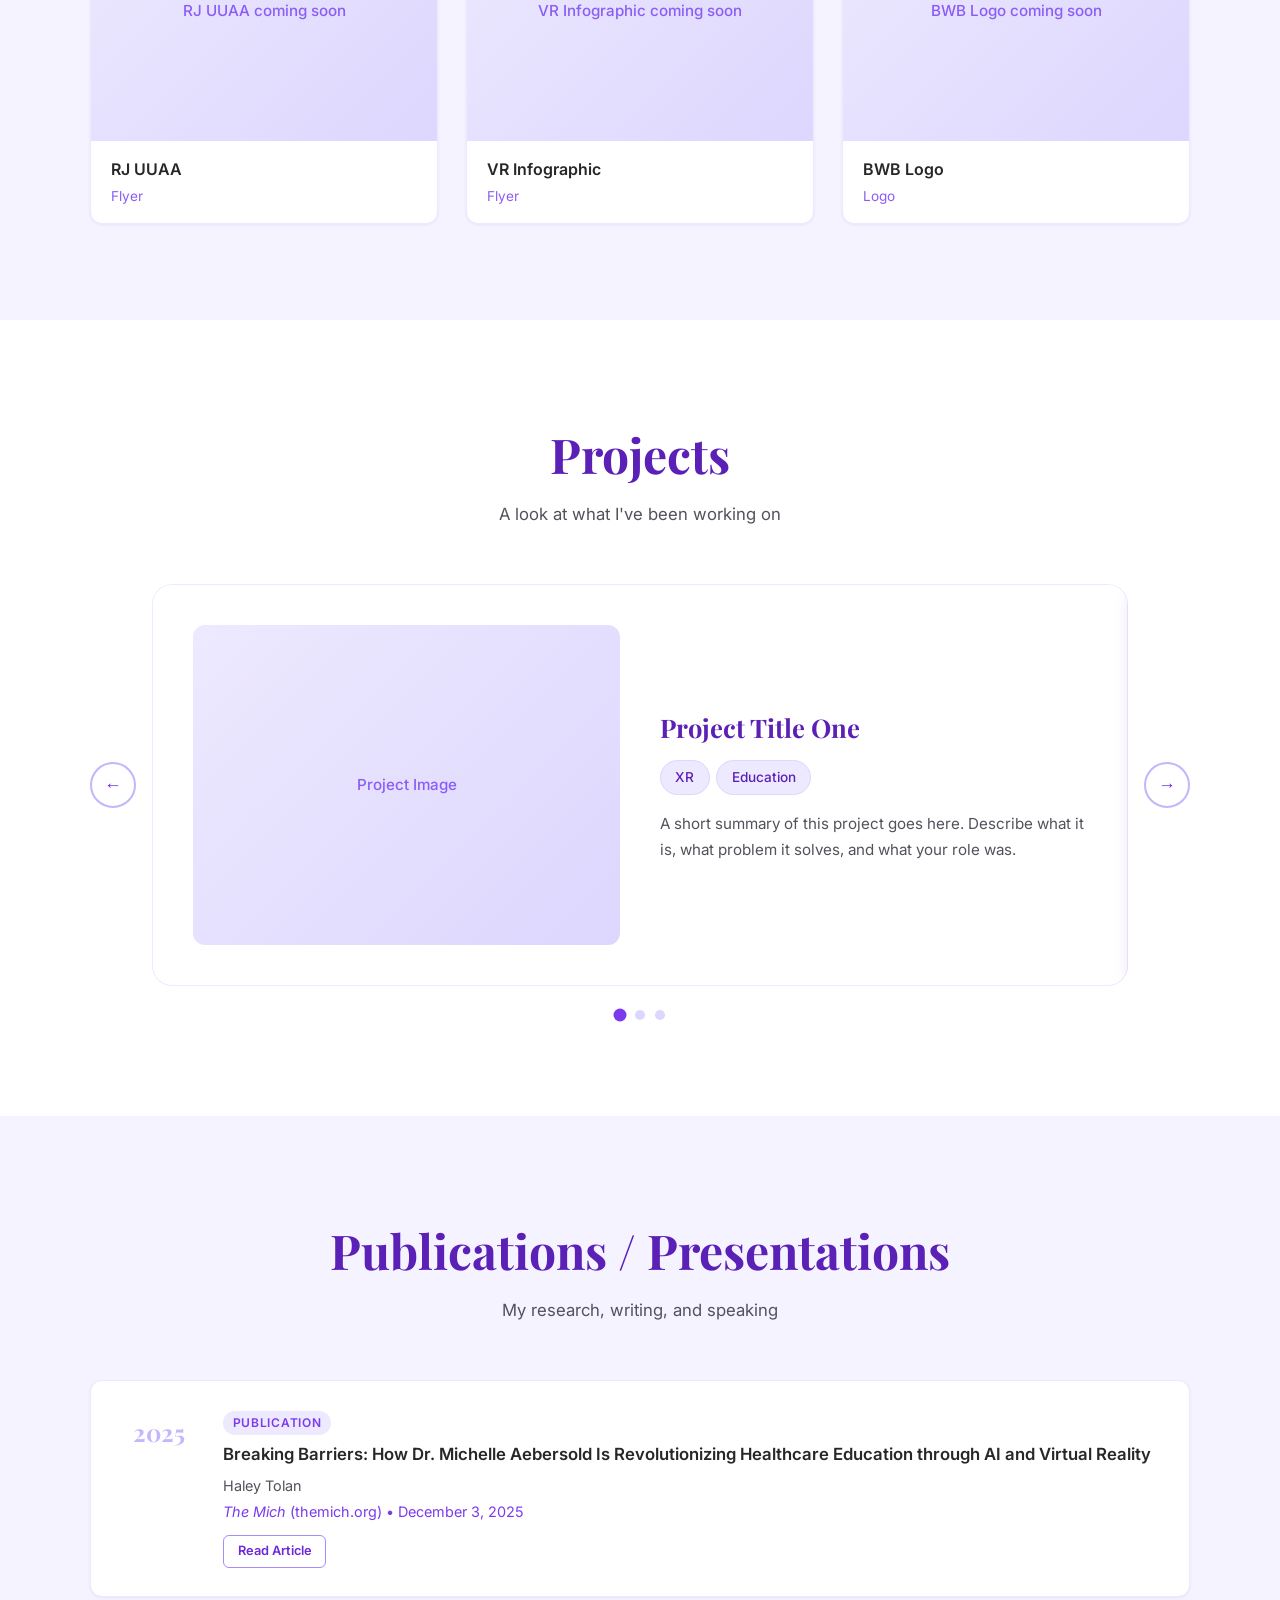
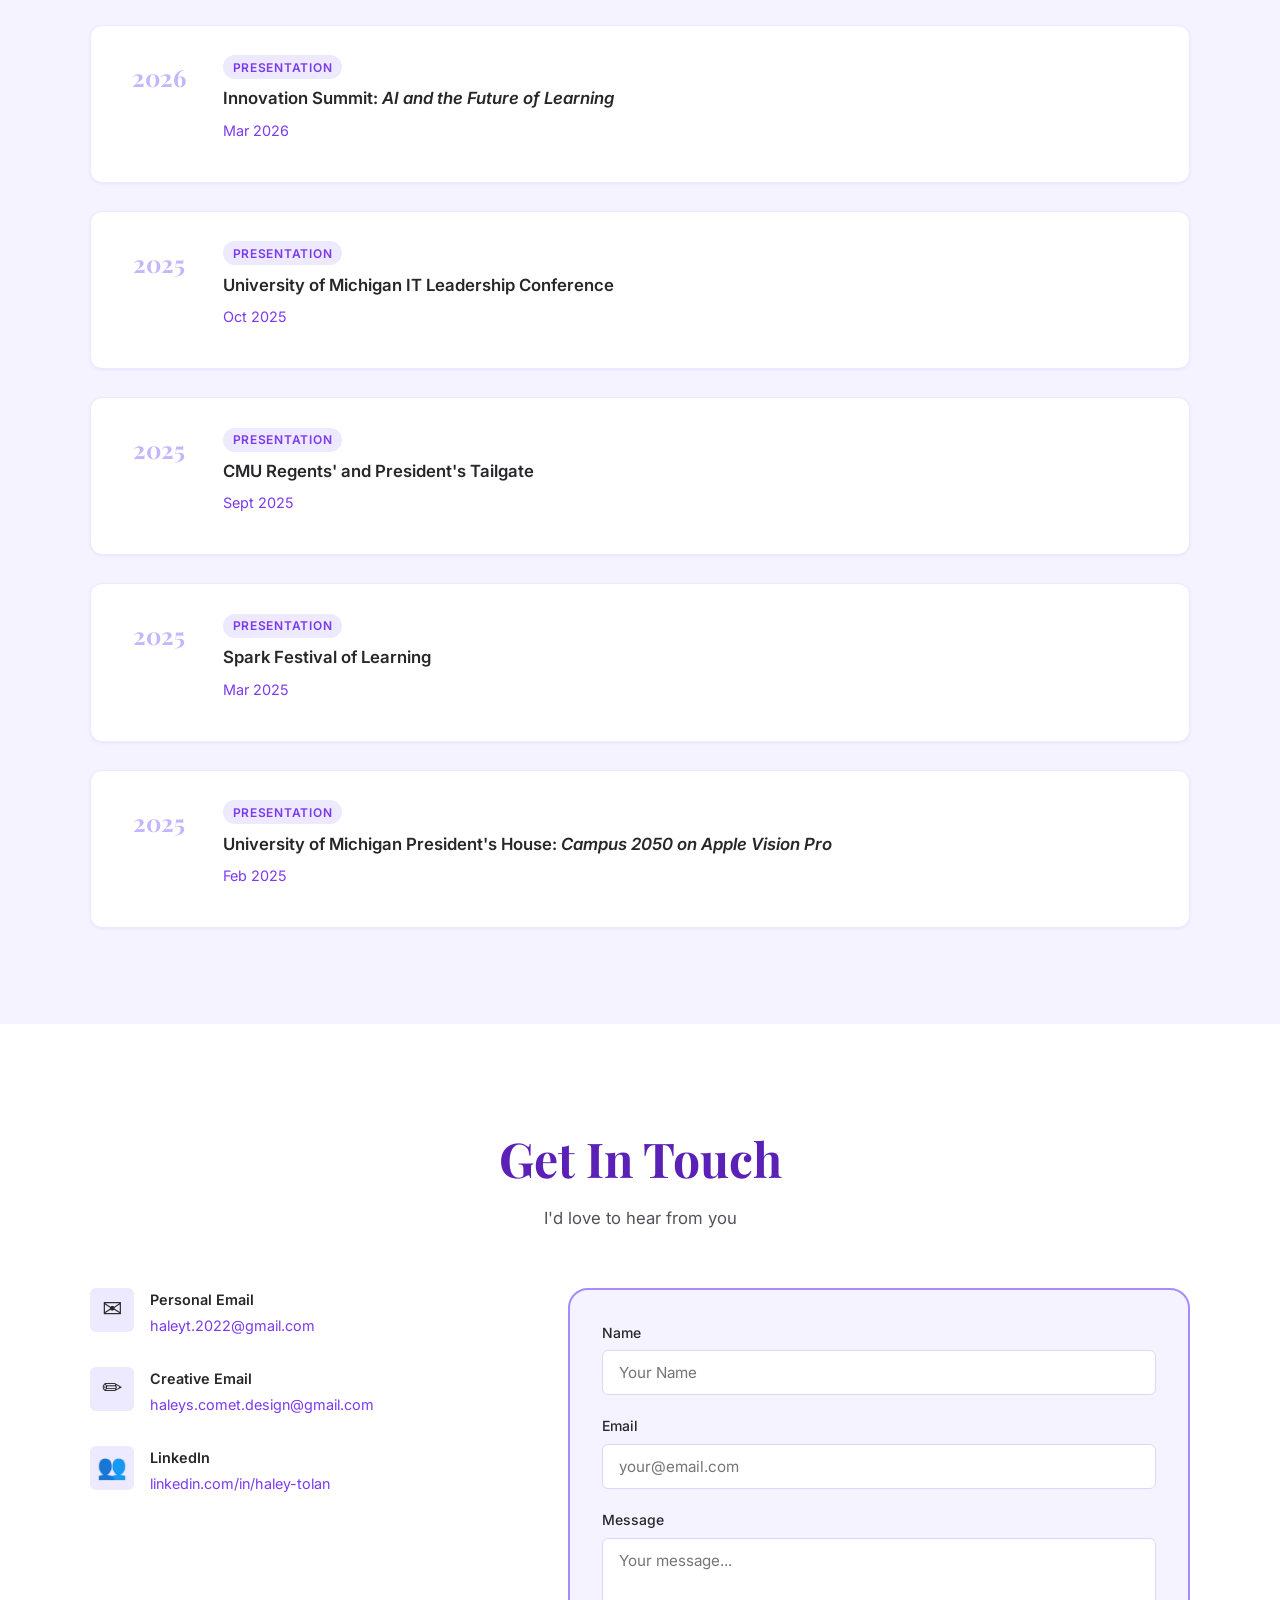
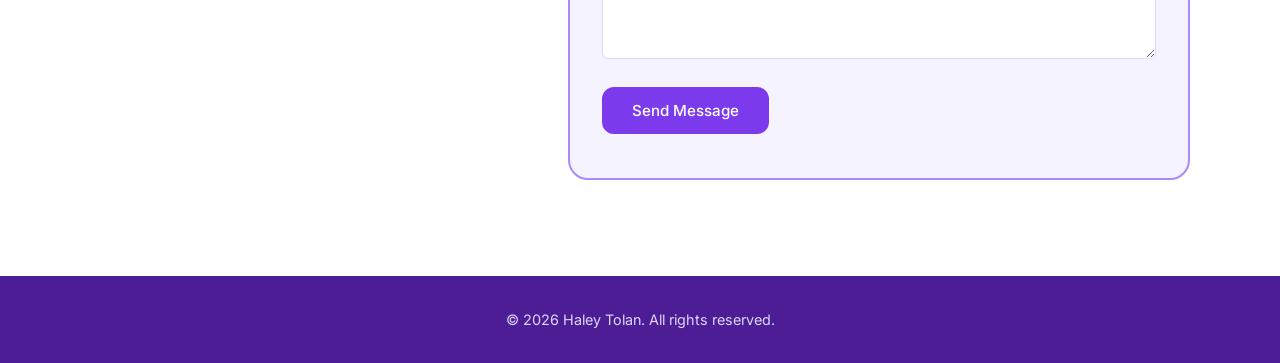
==== commit ee0ed968: "Move presentations from Resume to Publications/Presentations section https://claude.ai/code/session_" ====
--- a/index.html
+++ b/index.html
@@ -121,30 +121,6 @@
             <div class="cert-item">
               <span class="cert-name">Google AI Essentials</span>
               <span class="cert-date">In Progress</span>
-            </div>
-          </div>
-
-          <h3 class="resume-category">Presentations</h3>
-          <div class="presentations-list">
-            <div class="presentation-item">
-              <span class="pres-title">Innovation Summit: <em>AI and the Future of Learning</em></span>
-              <span class="pres-date">Mar 2026</span>
-            </div>
-            <div class="presentation-item">
-              <span class="pres-title">University of Michigan IT Leadership Conference</span>
-              <span class="pres-date">Oct 2025</span>
-            </div>
-            <div class="presentation-item">
-              <span class="pres-title">CMU Regents' and President's Tailgate</span>
-              <span class="pres-date">Sept 2025</span>
-            </div>
-            <div class="presentation-item">
-              <span class="pres-title">Spark Festival of Learning</span>
-              <span class="pres-date">Mar 2025</span>
-            </div>
-            <div class="presentation-item">
-              <span class="pres-title">University of Michigan President's House: <em>Campus 2050 on Apple Vision Pro</em></span>
-              <span class="pres-date">Feb 2025</span>
             </div>
           </div>
         </div>
@@ -338,18 +314,59 @@
   <section id="publications" class="section section-alt">
     <div class="container">
       <h2 class="section-title">Publications / Presentations</h2>
-      <p class="section-subtitle">My research and academic writing</p>
+      <p class="section-subtitle">My research, writing, and speaking</p>
 
       <div class="publications-list">
         <div class="publication-card">
           <div class="pub-year">2025</div>
           <div class="pub-content">
+            <span class="pub-type">Publication</span>
             <h4 class="pub-title">Breaking Barriers: How Dr. Michelle Aebersold Is Revolutionizing Healthcare Education through AI and Virtual Reality</h4>
             <p class="pub-authors">Haley Tolan</p>
             <p class="pub-venue"><em>The Mich</em> (themich.org) &bull; December 3, 2025</p>
             <div class="pub-links">
               <a href="https://themich.org/2025/12/03/breaking-barriers/" class="pub-link" target="_blank">Read Article</a>
             </div>
+          </div>
+        </div>
+        <div class="publication-card">
+          <div class="pub-year">2026</div>
+          <div class="pub-content">
+            <span class="pub-type">Presentation</span>
+            <h4 class="pub-title">Innovation Summit: <em>AI and the Future of Learning</em></h4>
+            <p class="pub-venue">Mar 2026</p>
+          </div>
+        </div>
+        <div class="publication-card">
+          <div class="pub-year">2025</div>
+          <div class="pub-content">
+            <span class="pub-type">Presentation</span>
+            <h4 class="pub-title">University of Michigan IT Leadership Conference</h4>
+            <p class="pub-venue">Oct 2025</p>
+          </div>
+        </div>
+        <div class="publication-card">
+          <div class="pub-year">2025</div>
+          <div class="pub-content">
+            <span class="pub-type">Presentation</span>
+            <h4 class="pub-title">CMU Regents' and President's Tailgate</h4>
+            <p class="pub-venue">Sept 2025</p>
+          </div>
+        </div>
+        <div class="publication-card">
+          <div class="pub-year">2025</div>
+          <div class="pub-content">
+            <span class="pub-type">Presentation</span>
+            <h4 class="pub-title">Spark Festival of Learning</h4>
+            <p class="pub-venue">Mar 2025</p>
+          </div>
+        </div>
+        <div class="publication-card">
+          <div class="pub-year">2025</div>
+          <div class="pub-content">
+            <span class="pub-type">Presentation</span>
+            <h4 class="pub-title">University of Michigan President's House: <em>Campus 2050 on Apple Vision Pro</em></h4>
+            <p class="pub-venue">Feb 2025</p>
           </div>
         </div>
       </div>
--- a/style.css
+++ b/style.css
@@ -531,6 +531,19 @@
   color: var(--lavender-300);
   text-align: center;
   padding-top: 0.25rem;
+}
+
+.pub-type {
+  display: inline-block;
+  font-size: 0.75rem;
+  font-weight: 600;
+  text-transform: uppercase;
+  letter-spacing: 0.06em;
+  color: var(--lavender-600);
+  background: var(--lavender-100);
+  border-radius: var(--radius-xl);
+  padding: 0.15rem 0.6rem;
+  margin-bottom: 0.4rem;
 }
 
 .pub-title {
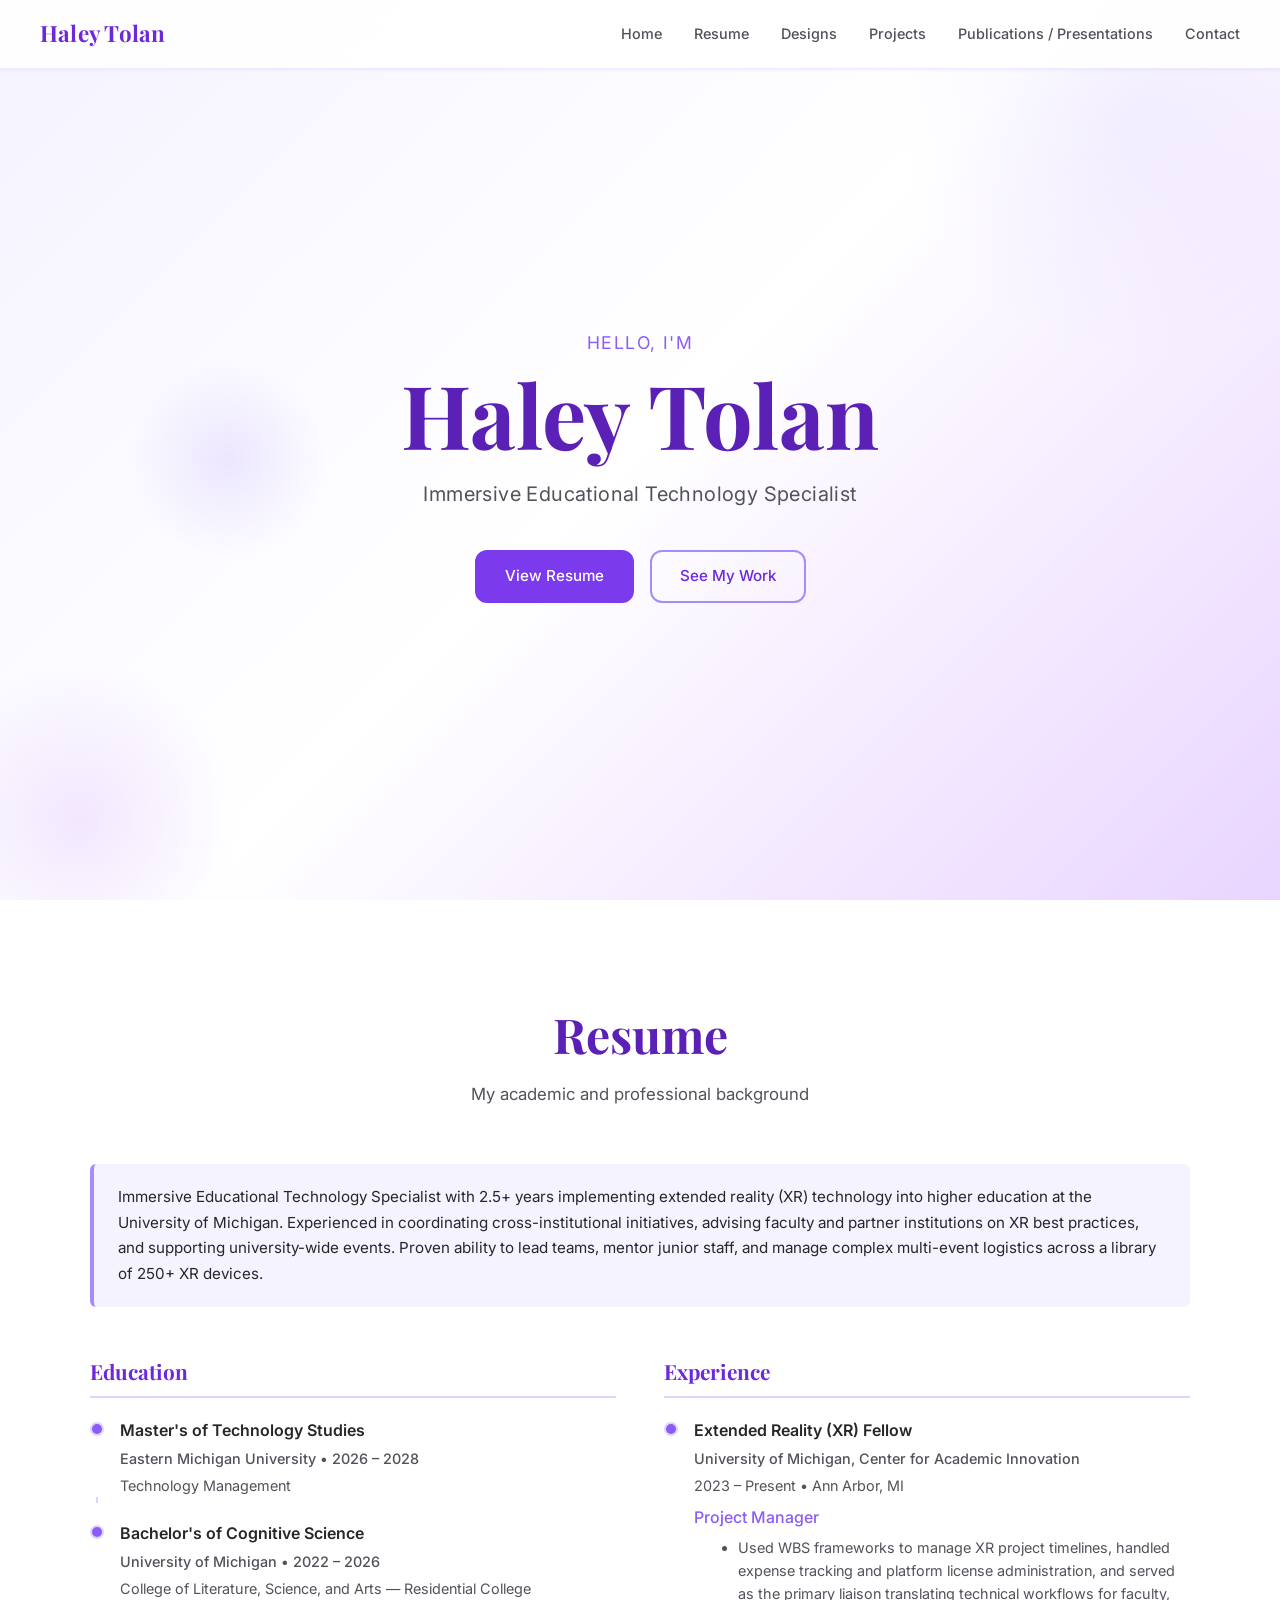
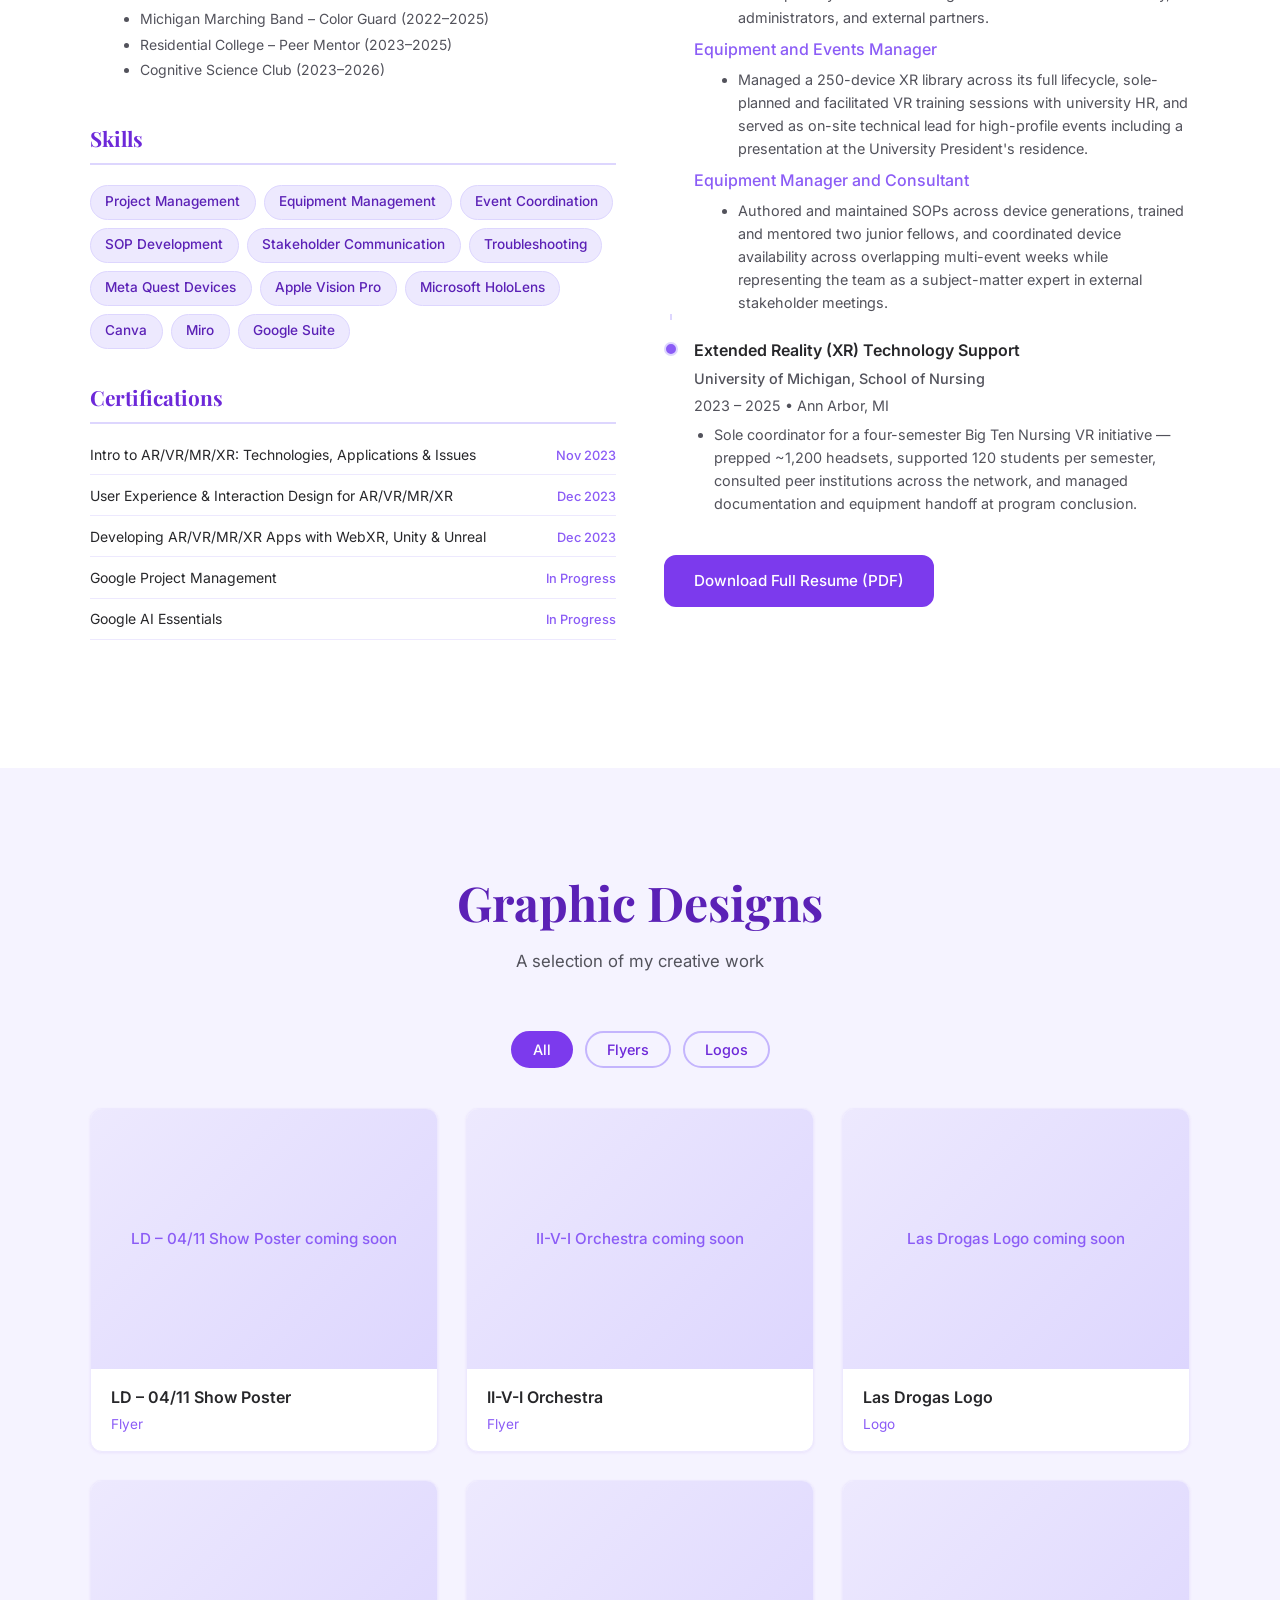
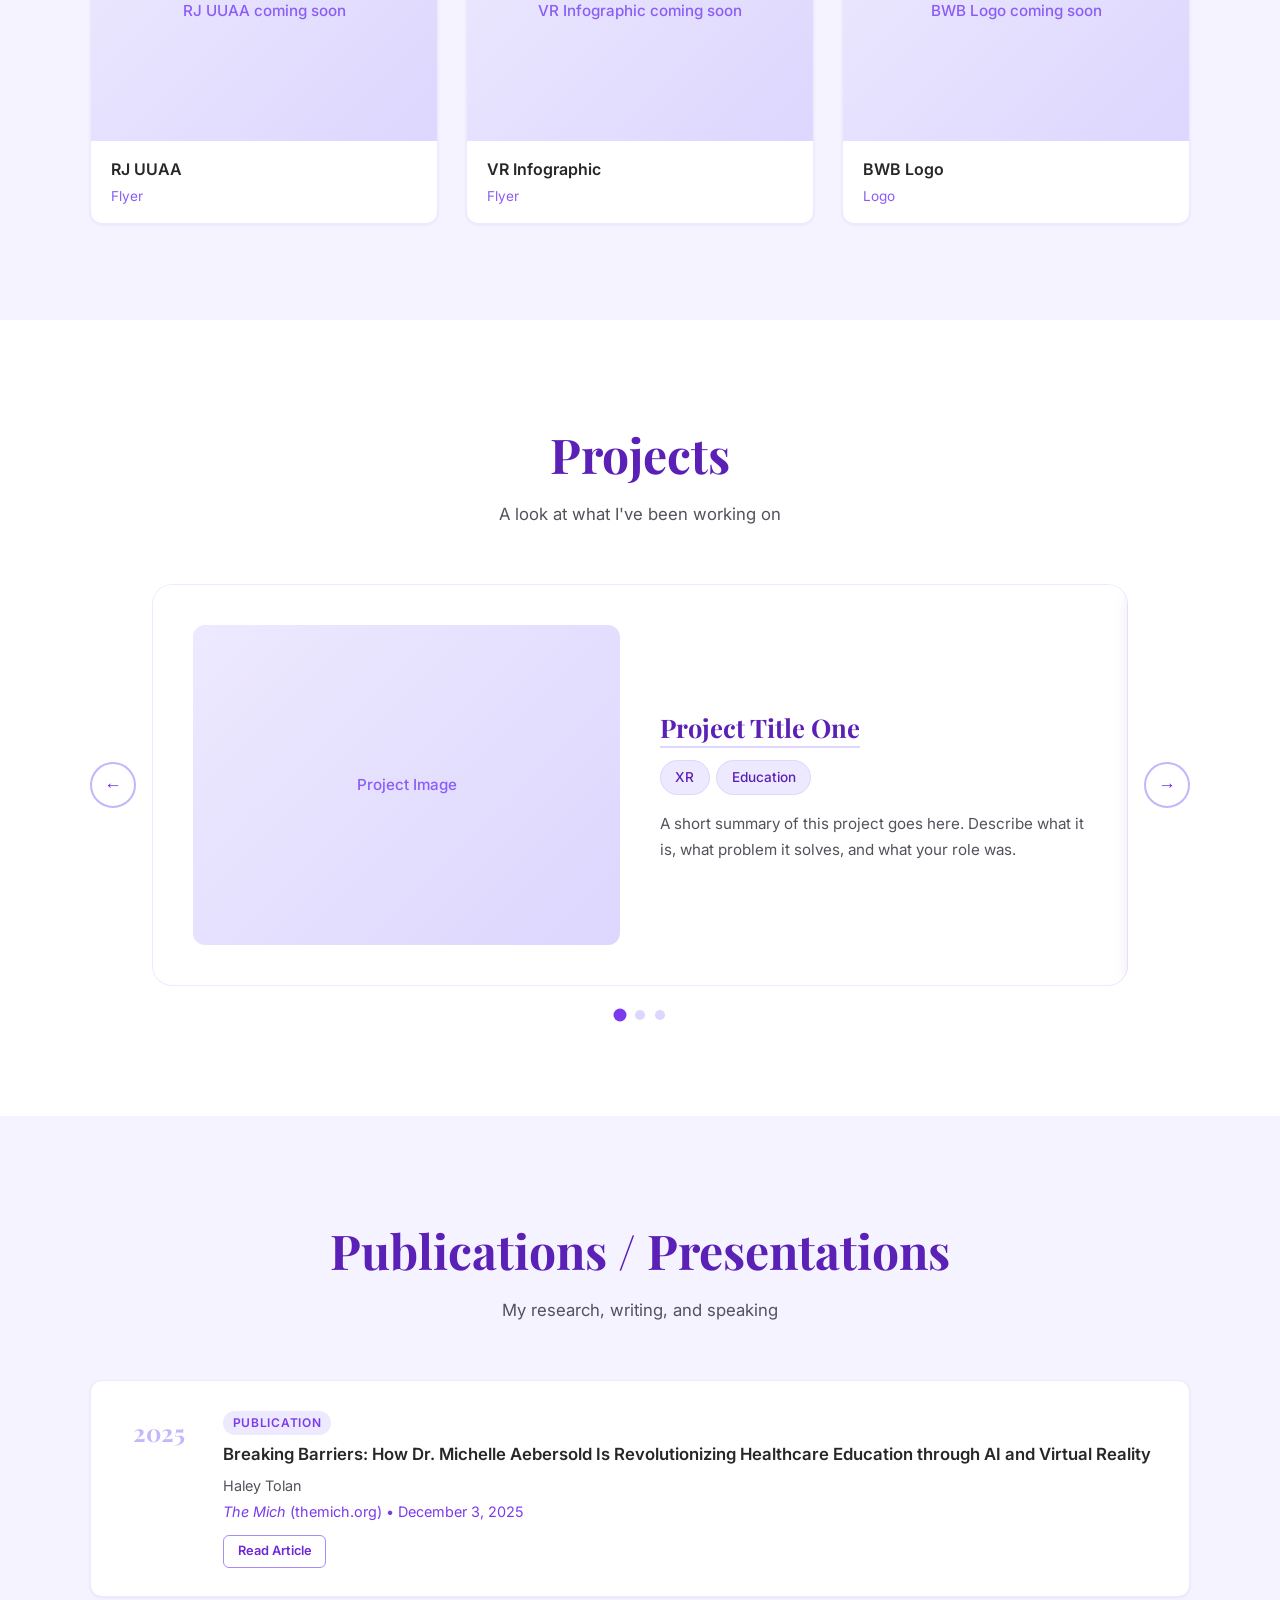
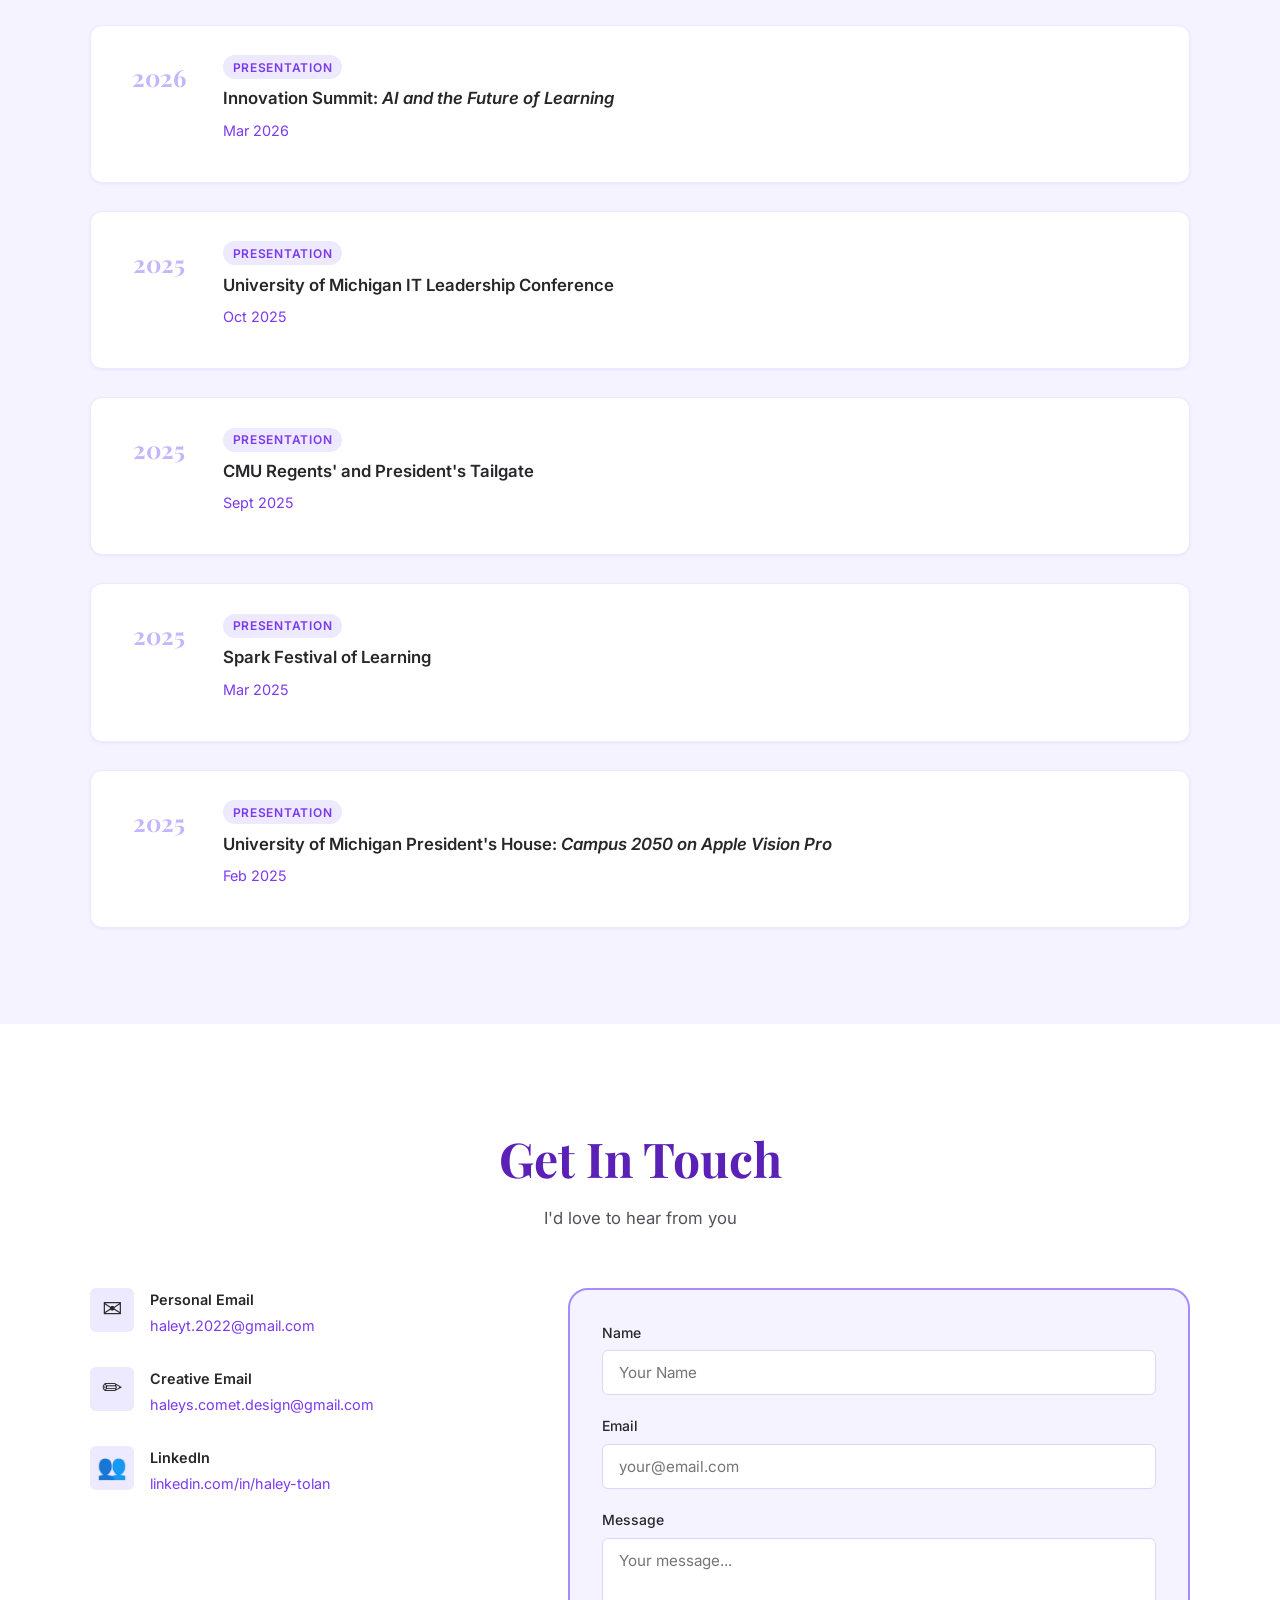
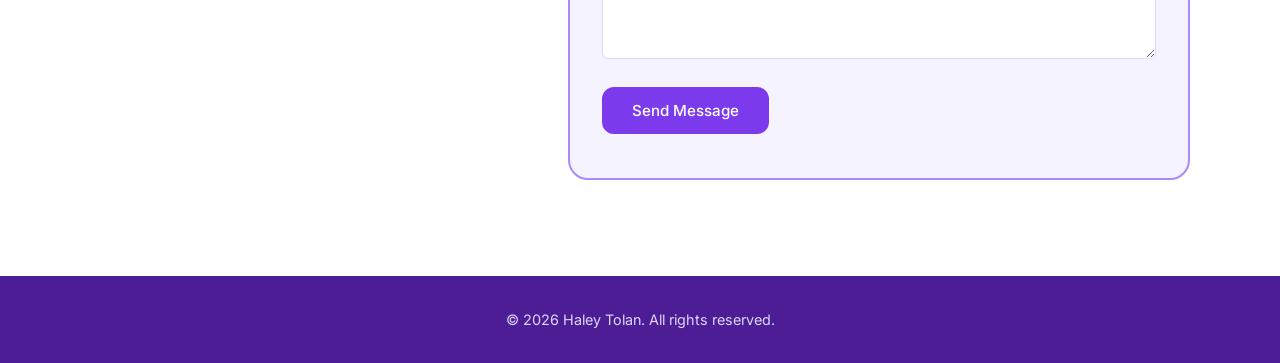
==== commit b97b0001: "Add clickable project titles linking to blog-style project pages with photo carousels https://claude" ====
--- a/index.html
+++ b/index.html
@@ -260,7 +260,7 @@
                 <div class="slide-placeholder"><span>Project Image</span></div>
               </div>
               <div class="slide-body">
-                <h3>Project Title One</h3>
+                <h3><a href="projects/project-1.html" class="project-link">Project Title One</a></h3>
                 <div class="slide-tags">
                   <span class="skill-tag">XR</span>
                   <span class="skill-tag">Education</span>
@@ -274,7 +274,7 @@
                 <div class="slide-placeholder"><span>Project Image</span></div>
               </div>
               <div class="slide-body">
-                <h3>Project Title Two</h3>
+                <h3><a href="projects/project-2.html" class="project-link">Project Title Two</a></h3>
                 <div class="slide-tags">
                   <span class="skill-tag">Design</span>
                   <span class="skill-tag">Canva</span>
@@ -288,7 +288,7 @@
                 <div class="slide-placeholder"><span>Project Image</span></div>
               </div>
               <div class="slide-body">
-                <h3>Project Title Three</h3>
+                <h3><a href="projects/project-3.html" class="project-link">Project Title Three</a></h3>
                 <div class="slide-tags">
                   <span class="skill-tag">Research</span>
                   <span class="skill-tag">Writing</span>
--- a/style.css
+++ b/style.css
@@ -628,6 +628,102 @@
   font-weight: 600;
   color: var(--lavender-600);
   font-size: 0.85rem;
+}
+
+/* ===== PROJECT LINK (main carousel title) ===== */
+.project-link {
+  color: var(--lavender-800);
+  text-decoration: none;
+  border-bottom: 2px solid var(--lavender-200);
+  padding-bottom: 2px;
+  transition: color var(--transition), border-color var(--transition);
+}
+.project-link:hover {
+  color: var(--lavender-600);
+  border-bottom-color: var(--lavender-500);
+}
+
+/* ===== PROJECT DETAIL PAGE ===== */
+.project-page {
+  padding-top: 5rem;
+  min-height: 100vh;
+  background: var(--white);
+}
+.project-page .container {
+  padding: 3rem 1.5rem 5rem;
+}
+
+.back-link {
+  display: inline-flex;
+  align-items: center;
+  gap: 0.35rem;
+  color: var(--lavender-600);
+  font-size: 0.9rem;
+  font-weight: 500;
+  margin-bottom: 2rem;
+  transition: color var(--transition);
+}
+.back-link:hover { color: var(--lavender-800); }
+
+.project-header { margin-bottom: 2rem; }
+.project-title {
+  font-family: var(--font-heading);
+  font-size: clamp(2rem, 5vw, 3rem);
+  color: var(--lavender-800);
+  line-height: 1.15;
+  margin-bottom: 0.75rem;
+}
+
+/* Photo carousel (project pages) */
+.photo-carousel { margin-bottom: 3rem; }
+
+.photo-track {
+  display: flex;
+  transition: transform 0.4s ease;
+}
+.photo-slide { min-width: 100%; box-sizing: border-box; }
+
+.photo-placeholder {
+  width: 100%;
+  aspect-ratio: 16/9;
+  background: linear-gradient(135deg, var(--lavender-100), var(--lavender-200));
+  border-radius: var(--radius-md);
+  display: flex;
+  align-items: center;
+  justify-content: center;
+  color: var(--lavender-500);
+  font-size: 1rem;
+  font-weight: 500;
+}
+.photo-slide img {
+  width: 100%;
+  aspect-ratio: 16/9;
+  object-fit: cover;
+  display: block;
+  border-radius: var(--radius-md);
+}
+.photo-caption {
+  text-align: center;
+  font-size: 0.85rem;
+  color: var(--gray-400);
+  margin-top: 0.6rem;
+  font-style: italic;
+}
+
+.project-body { max-width: 720px; margin-top: 0.5rem; }
+.project-body h2 {
+  font-family: var(--font-heading);
+  font-size: 1.5rem;
+  color: var(--lavender-700);
+  margin-bottom: 1rem;
+  padding-bottom: 0.5rem;
+  border-bottom: 2px solid var(--lavender-200);
+}
+.project-body p {
+  color: var(--gray-600);
+  font-size: 0.95rem;
+  line-height: 1.8;
+  margin-bottom: 1rem;
 }
 
 /* ===== PROJECTS CAROUSEL ===== */
